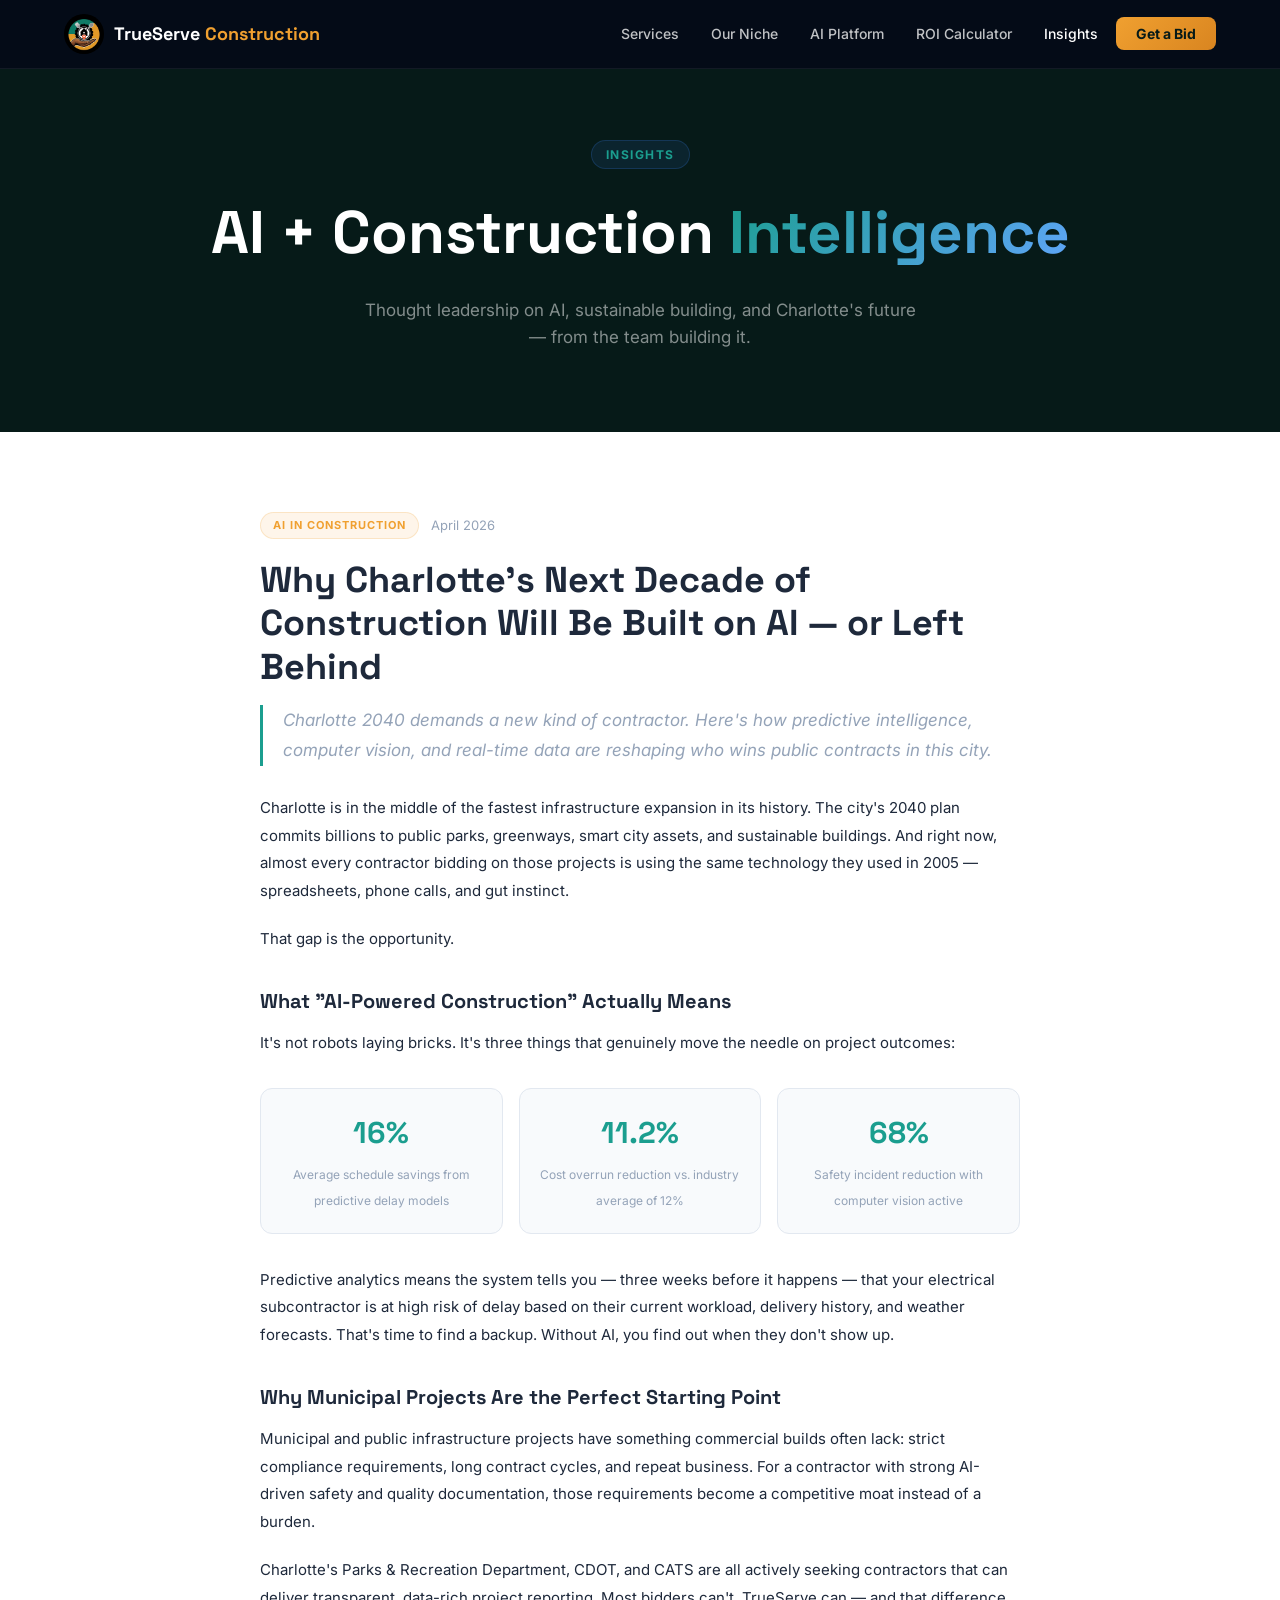
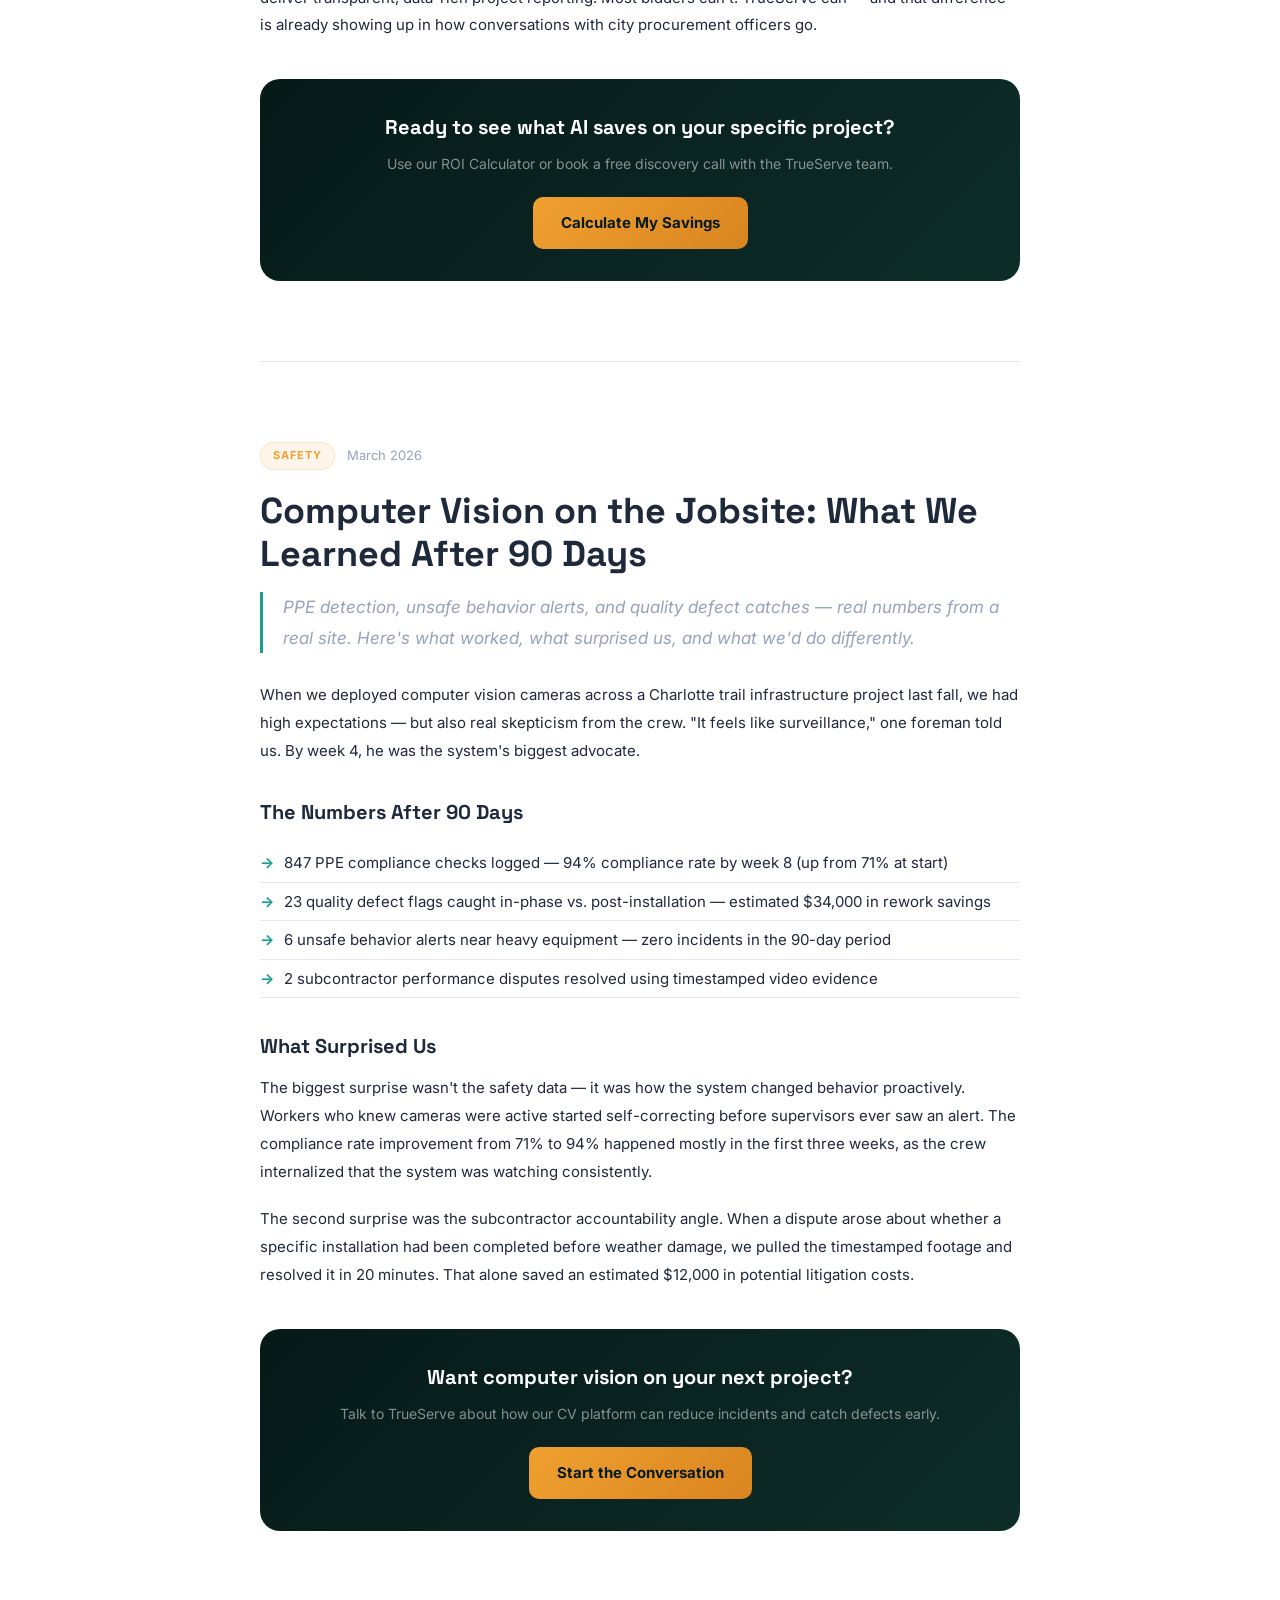
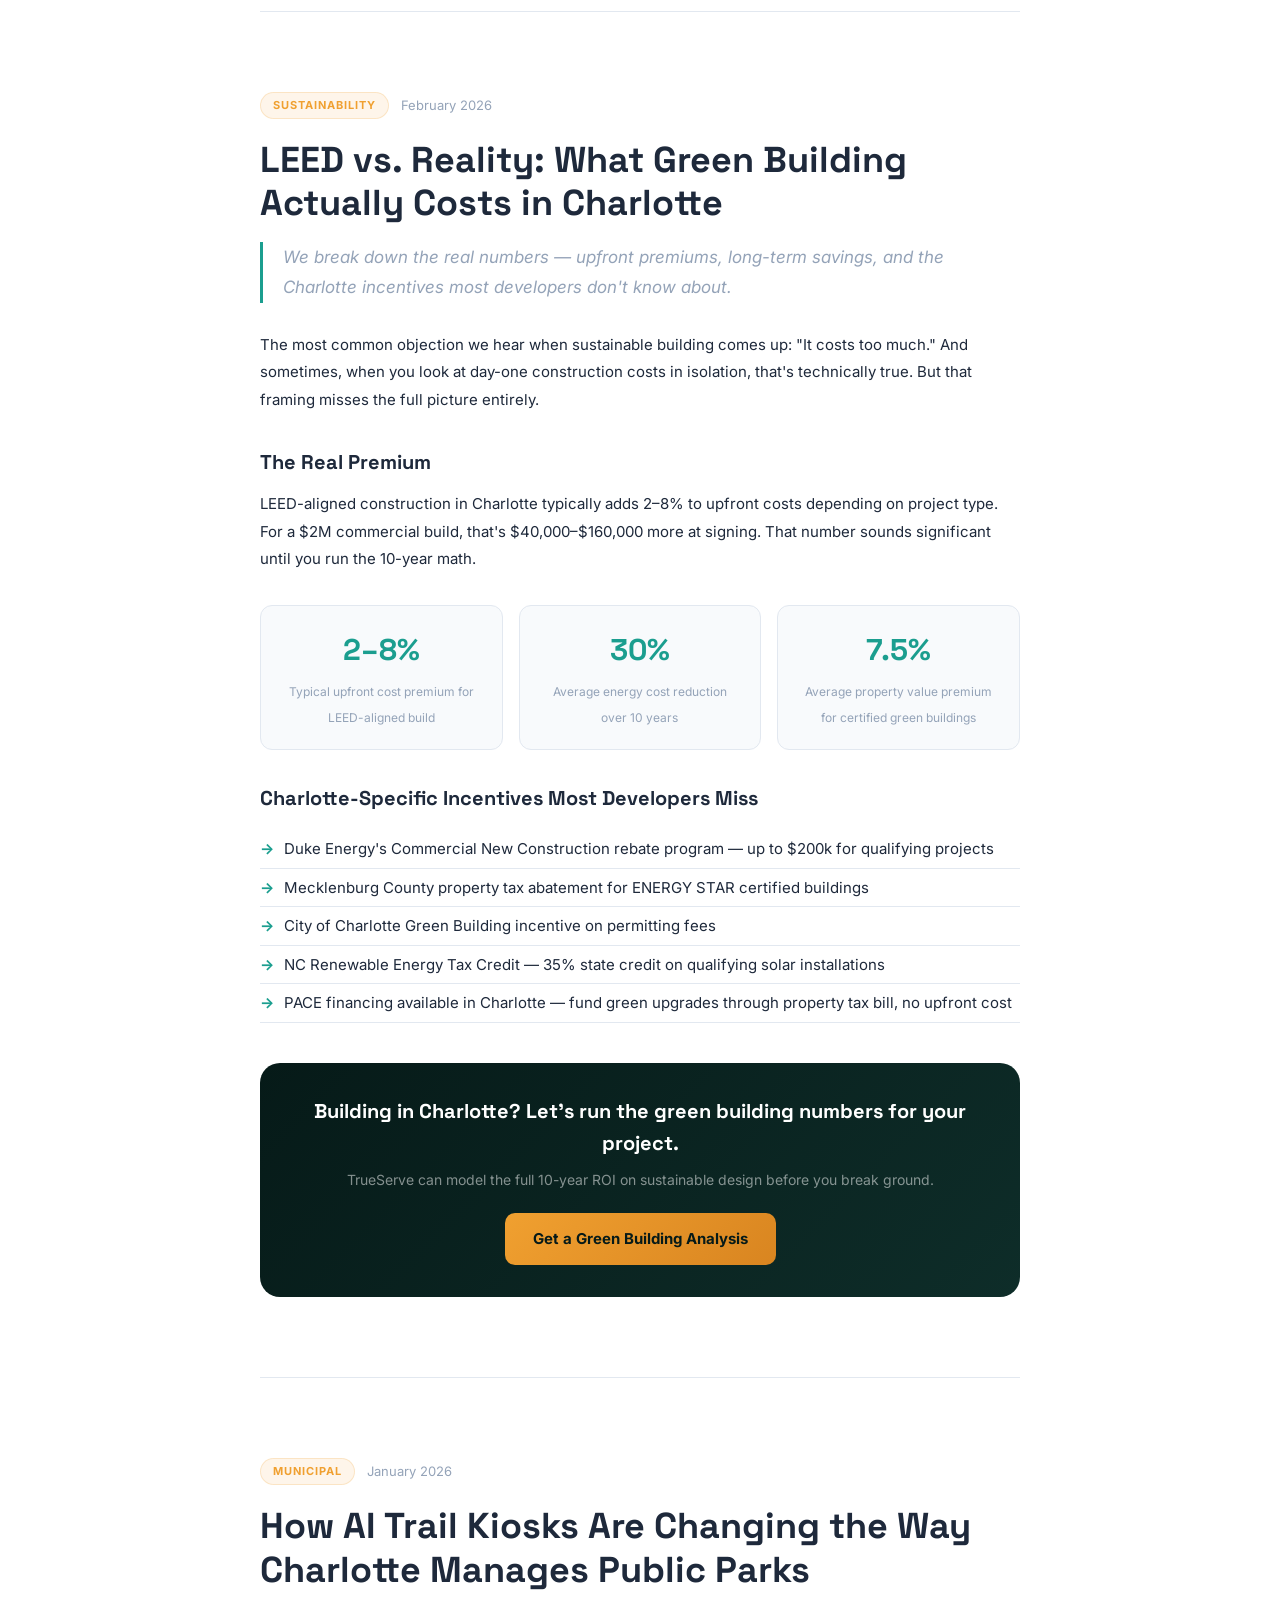
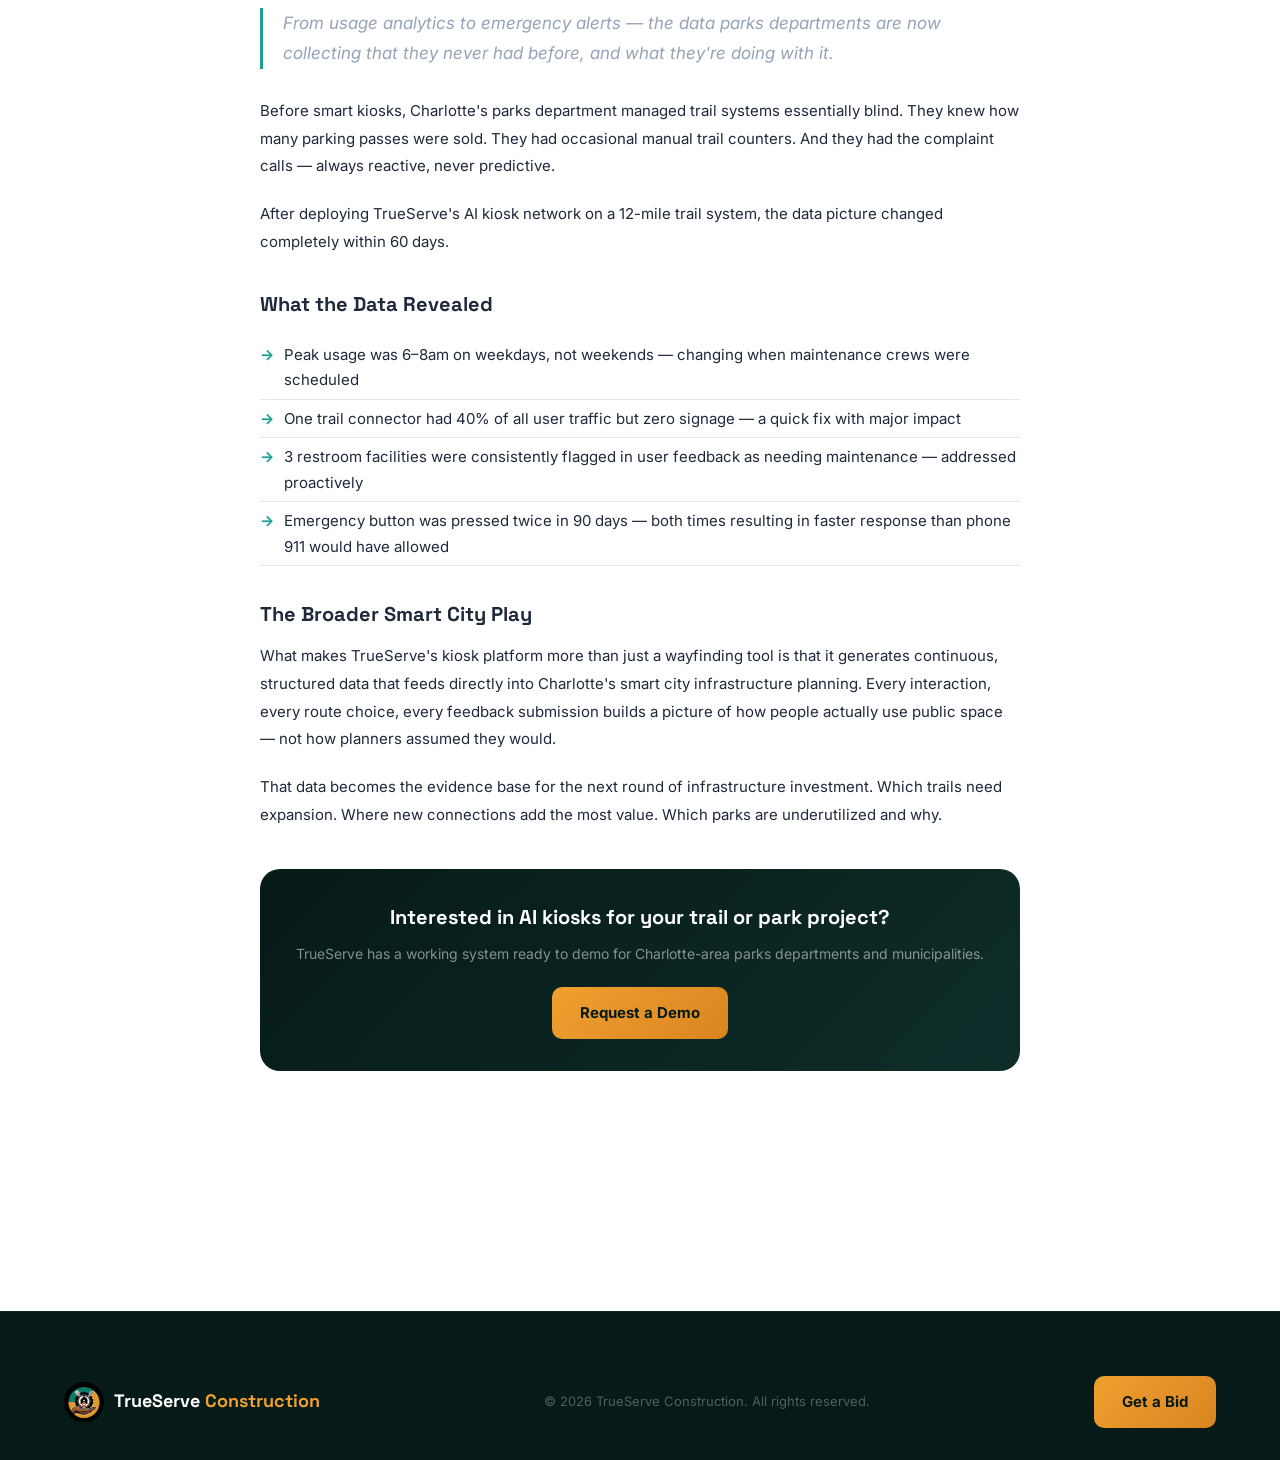
==== blog.html @ e2536869 "Add SEO meta tags, AI chatbot, blog page, and client portal" ====
<!DOCTYPE html>
<html lang="en">
<head>
  <meta charset="UTF-8" />
  <meta name="viewport" content="width=device-width, initial-scale=1.0" />
  <title>Insights | TrueServe Construction</title>
  <meta name="description" content="Thought leadership on AI in construction, sustainable building, and Charlotte's infrastructure from TrueServe Construction." />
  <link rel="preconnect" href="https://fonts.googleapis.com" />
  <link href="https://fonts.googleapis.com/css2?family=Inter:wght@300;400;500;600;700;800;900&family=Space+Grotesk:wght@400;500;600;700&display=swap" rel="stylesheet" />
  <link rel="stylesheet" href="styles.css" />
  <style>
    .blog-hero { background: var(--navy); padding: 140px 0 80px; text-align: center; }
    .blog-hero h1 { font-family: 'Space Grotesk', sans-serif; font-size: clamp(36px,5vw,60px); font-weight: 900; color: var(--white); margin: 16px 0; }
    .blog-hero p { font-size: 17px; color: rgba(255,255,255,0.5); max-width: 560px; margin: 0 auto; }
    .blog-page { padding: 80px 0; }
    .article { max-width: 760px; margin: 0 auto 80px; padding-bottom: 80px; border-bottom: 1px solid var(--gray2); }
    .article:last-child { border-bottom: none; }
    .article-meta { display: flex; align-items: center; gap: 12px; margin-bottom: 20px; }
    .article-cat { font-size: 11px; font-weight: 700; letter-spacing: 1px; text-transform: uppercase; color: var(--gold); background: rgba(240,160,48,0.1); border: 1px solid rgba(240,160,48,0.2); padding: 4px 12px; border-radius: 100px; }
    .article-date { font-size: 13px; color: var(--gray3); }
    .article h2 { font-family: 'Space Grotesk', sans-serif; font-size: clamp(24px,3vw,36px); font-weight: 800; color: var(--text); line-height: 1.2; margin-bottom: 16px; }
    .article .lead { font-size: 17px; color: var(--gray3); line-height: 1.8; margin-bottom: 28px; border-left: 3px solid var(--blue); padding-left: 20px; font-style: italic; }
    .article p { font-size: 15px; color: var(--text); line-height: 1.85; margin-bottom: 20px; }
    .article h3 { font-family: 'Space Grotesk', sans-serif; font-size: 20px; font-weight: 700; color: var(--text); margin: 32px 0 12px; }
    .article-stat-row { display: grid; grid-template-columns: repeat(3,1fr); gap: 16px; margin: 32px 0; }
    .article-stat { background: var(--gray1); border: 1px solid var(--gray2); border-radius: var(--radius); padding: 20px; text-align: center; }
    .article-stat .num { font-family: 'Space Grotesk',sans-serif; font-size: 30px; font-weight: 900; color: var(--blue); display: block; margin-bottom: 4px; }
    .article-stat .lbl { font-size: 12px; color: var(--gray3); line-height: 1.4; }
    .article ul { margin: 16px 0 20px 0; padding-left: 0; list-style: none; }
    .article ul li { font-size: 15px; color: var(--text); line-height: 1.7; padding: 6px 0 6px 24px; position: relative; border-bottom: 1px solid var(--gray2); }
    .article ul li::before { content: '→'; position: absolute; left: 0; color: var(--blue); font-weight: 700; }
    .article-cta { background: linear-gradient(135deg, var(--navy), var(--navy3)); border-radius: var(--radius2); padding: 32px; text-align: center; margin-top: 40px; }
    .article-cta h4 { font-family: 'Space Grotesk', sans-serif; font-size: 20px; font-weight: 700; color: var(--white); margin-bottom: 8px; }
    .article-cta p { font-size: 14px; color: rgba(255,255,255,0.5); margin-bottom: 20px; }
  </style>
</head>
<body>

  <nav id="navbar">
    <div class="nav-inner">
      <a href="index.html" class="logo">
        <img src="logo.png" alt="TrueServe Construction" class="logo-img" />
        <span class="logo-text">TrueServe<span class="logo-accent"> Construction</span></span>
      </a>
      <ul class="nav-links">
        <li><a href="index.html#services">Services</a></li>
        <li><a href="index.html#niche">Our Niche</a></li>
        <li><a href="index.html#ai-solutions">AI Platform</a></li>
        <li><a href="index.html#roi-calculator">ROI Calculator</a></li>
        <li><a href="blog.html" style="color:white">Insights</a></li>
        <li><a href="index.html#contact" class="nav-cta">Get a Bid</a></li>
      </ul>
    </div>
  </nav>

  <section class="blog-hero">
    <div class="container">
      <span class="section-tag tag-blue">Insights</span>
      <h1>AI + Construction <span class="gradient-text">Intelligence</span></h1>
      <p>Thought leadership on AI, sustainable building, and Charlotte's future — from the team building it.</p>
    </div>
  </section>

  <section class="blog-page">
    <div class="container">

      <article class="article" id="post-1">
        <div class="article-meta">
          <span class="article-cat">AI in Construction</span>
          <span class="article-date">April 2026</span>
        </div>
        <h2>Why Charlotte's Next Decade of Construction Will Be Built on AI — or Left Behind</h2>
        <p class="lead">Charlotte 2040 demands a new kind of contractor. Here's how predictive intelligence, computer vision, and real-time data are reshaping who wins public contracts in this city.</p>
        <p>Charlotte is in the middle of the fastest infrastructure expansion in its history. The city's 2040 plan commits billions to public parks, greenways, smart city assets, and sustainable buildings. And right now, almost every contractor bidding on those projects is using the same technology they used in 2005 — spreadsheets, phone calls, and gut instinct.</p>
        <p>That gap is the opportunity.</p>
        <h3>What "AI-Powered Construction" Actually Means</h3>
        <p>It's not robots laying bricks. It's three things that genuinely move the needle on project outcomes:</p>
        <div class="article-stat-row">
          <div class="article-stat"><span class="num">16%</span><span class="lbl">Average schedule savings from predictive delay models</span></div>
          <div class="article-stat"><span class="num">11.2%</span><span class="lbl">Cost overrun reduction vs. industry average of 12%</span></div>
          <div class="article-stat"><span class="num">68%</span><span class="lbl">Safety incident reduction with computer vision active</span></div>
        </div>
        <p>Predictive analytics means the system tells you — three weeks before it happens — that your electrical subcontractor is at high risk of delay based on their current workload, delivery history, and weather forecasts. That's time to find a backup. Without AI, you find out when they don't show up.</p>
        <h3>Why Municipal Projects Are the Perfect Starting Point</h3>
        <p>Municipal and public infrastructure projects have something commercial builds often lack: strict compliance requirements, long contract cycles, and repeat business. For a contractor with strong AI-driven safety and quality documentation, those requirements become a competitive moat instead of a burden.</p>
        <p>Charlotte's Parks & Recreation Department, CDOT, and CATS are all actively seeking contractors that can deliver transparent, data-rich project reporting. Most bidders can't. TrueServe can — and that difference is already showing up in how conversations with city procurement officers go.</p>
        <div class="article-cta">
          <h4>Ready to see what AI saves on your specific project?</h4>
          <p>Use our ROI Calculator or book a free discovery call with the TrueServe team.</p>
          <a href="index.html#roi-calculator" class="btn-primary">Calculate My Savings</a>
        </div>
      </article>

      <article class="article" id="post-2">
        <div class="article-meta">
          <span class="article-cat">Safety</span>
          <span class="article-date">March 2026</span>
        </div>
        <h2>Computer Vision on the Jobsite: What We Learned After 90 Days</h2>
        <p class="lead">PPE detection, unsafe behavior alerts, and quality defect catches — real numbers from a real site. Here's what worked, what surprised us, and what we'd do differently.</p>
        <p>When we deployed computer vision cameras across a Charlotte trail infrastructure project last fall, we had high expectations — but also real skepticism from the crew. "It feels like surveillance," one foreman told us. By week 4, he was the system's biggest advocate.</p>
        <h3>The Numbers After 90 Days</h3>
        <ul>
          <li>847 PPE compliance checks logged — 94% compliance rate by week 8 (up from 71% at start)</li>
          <li>23 quality defect flags caught in-phase vs. post-installation — estimated $34,000 in rework savings</li>
          <li>6 unsafe behavior alerts near heavy equipment — zero incidents in the 90-day period</li>
          <li>2 subcontractor performance disputes resolved using timestamped video evidence</li>
        </ul>
        <h3>What Surprised Us</h3>
        <p>The biggest surprise wasn't the safety data — it was how the system changed behavior proactively. Workers who knew cameras were active started self-correcting before supervisors ever saw an alert. The compliance rate improvement from 71% to 94% happened mostly in the first three weeks, as the crew internalized that the system was watching consistently.</p>
        <p>The second surprise was the subcontractor accountability angle. When a dispute arose about whether a specific installation had been completed before weather damage, we pulled the timestamped footage and resolved it in 20 minutes. That alone saved an estimated $12,000 in potential litigation costs.</p>
        <div class="article-cta">
          <h4>Want computer vision on your next project?</h4>
          <p>Talk to TrueServe about how our CV platform can reduce incidents and catch defects early.</p>
          <a href="index.html#contact" class="btn-primary">Start the Conversation</a>
        </div>
      </article>

      <article class="article" id="post-3">
        <div class="article-meta">
          <span class="article-cat">Sustainability</span>
          <span class="article-date">February 2026</span>
        </div>
        <h2>LEED vs. Reality: What Green Building Actually Costs in Charlotte</h2>
        <p class="lead">We break down the real numbers — upfront premiums, long-term savings, and the Charlotte incentives most developers don't know about.</p>
        <p>The most common objection we hear when sustainable building comes up: "It costs too much." And sometimes, when you look at day-one construction costs in isolation, that's technically true. But that framing misses the full picture entirely.</p>
        <h3>The Real Premium</h3>
        <p>LEED-aligned construction in Charlotte typically adds 2–8% to upfront costs depending on project type. For a $2M commercial build, that's $40,000–$160,000 more at signing. That number sounds significant until you run the 10-year math.</p>
        <div class="article-stat-row">
          <div class="article-stat"><span class="num">2–8%</span><span class="lbl">Typical upfront cost premium for LEED-aligned build</span></div>
          <div class="article-stat"><span class="num">30%</span><span class="lbl">Average energy cost reduction over 10 years</span></div>
          <div class="article-stat"><span class="num">7.5%</span><span class="lbl">Average property value premium for certified green buildings</span></div>
        </div>
        <h3>Charlotte-Specific Incentives Most Developers Miss</h3>
        <ul>
          <li>Duke Energy's Commercial New Construction rebate program — up to $200k for qualifying projects</li>
          <li>Mecklenburg County property tax abatement for ENERGY STAR certified buildings</li>
          <li>City of Charlotte Green Building incentive on permitting fees</li>
          <li>NC Renewable Energy Tax Credit — 35% state credit on qualifying solar installations</li>
          <li>PACE financing available in Charlotte — fund green upgrades through property tax bill, no upfront cost</li>
        </ul>
        <div class="article-cta">
          <h4>Building in Charlotte? Let's run the green building numbers for your project.</h4>
          <p>TrueServe can model the full 10-year ROI on sustainable design before you break ground.</p>
          <a href="index.html#contact" class="btn-primary">Get a Green Building Analysis</a>
        </div>
      </article>

      <article class="article" id="post-4">
        <div class="article-meta">
          <span class="article-cat">Municipal</span>
          <span class="article-date">January 2026</span>
        </div>
        <h2>How AI Trail Kiosks Are Changing the Way Charlotte Manages Public Parks</h2>
        <p class="lead">From usage analytics to emergency alerts — the data parks departments are now collecting that they never had before, and what they're doing with it.</p>
        <p>Before smart kiosks, Charlotte's parks department managed trail systems essentially blind. They knew how many parking passes were sold. They had occasional manual trail counters. And they had the complaint calls — always reactive, never predictive.</p>
        <p>After deploying TrueServe's AI kiosk network on a 12-mile trail system, the data picture changed completely within 60 days.</p>
        <h3>What the Data Revealed</h3>
        <ul>
          <li>Peak usage was 6–8am on weekdays, not weekends — changing when maintenance crews were scheduled</li>
          <li>One trail connector had 40% of all user traffic but zero signage — a quick fix with major impact</li>
          <li>3 restroom facilities were consistently flagged in user feedback as needing maintenance — addressed proactively</li>
          <li>Emergency button was pressed twice in 90 days — both times resulting in faster response than phone 911 would have allowed</li>
        </ul>
        <h3>The Broader Smart City Play</h3>
        <p>What makes TrueServe's kiosk platform more than just a wayfinding tool is that it generates continuous, structured data that feeds directly into Charlotte's smart city infrastructure planning. Every interaction, every route choice, every feedback submission builds a picture of how people actually use public space — not how planners assumed they would.</p>
        <p>That data becomes the evidence base for the next round of infrastructure investment. Which trails need expansion. Where new connections add the most value. Which parks are underutilized and why.</p>
        <div class="article-cta">
          <h4>Interested in AI kiosks for your trail or park project?</h4>
          <p>TrueServe has a working system ready to demo for Charlotte-area parks departments and municipalities.</p>
          <a href="index.html#contact" class="btn-primary">Request a Demo</a>
        </div>
      </article>

    </div>
  </section>

  <footer class="footer">
    <div class="container">
      <div class="footer-bottom" style="padding-top:0; border-top:none;">
        <a href="index.html" class="logo">
          <img src="logo.png" alt="TrueServe" class="logo-img" />
          <span class="logo-text">TrueServe<span class="logo-accent"> Construction</span></span>
        </a>
        <p style="font-size:13px; color:rgba(255,255,255,0.3);">© 2026 TrueServe Construction. All rights reserved.</p>
        <a href="index.html#contact" class="btn-primary">Get a Bid</a>
      </div>
    </div>
  </footer>

  <script>
    const navbar = document.getElementById('navbar');
    window.addEventListener('scroll', () => navbar.classList.toggle('scrolled', window.scrollY > 40));
  </script>
</body>
</html>
---- styles.css ----
/* ============================================
   TRUESERVE CONSTRUCTION — MAIN STYLESHEET
   ============================================ */

*, *::before, *::after { box-sizing: border-box; margin: 0; padding: 0; }

:root {
  --navy:    #061a18;
  --navy2:   #0a2320;
  --navy3:   #0e2d29;
  --blue:    #1b9e8f;
  --blue2:   #157a6d;
  --gold:    #f0a030;
  --gold2:   #d98520;
  --green:   #1b9e8f;
  --green2:  #157a6d;
  --white:   #ffffff;
  --gray1:   #f8fafc;
  --gray2:   #e2e8f0;
  --gray3:   #94a3b8;
  --gray4:   #475569;
  --text:    #1e293b;
  --radius:  12px;
  --radius2: 20px;
  --shadow:  0 4px 24px rgba(0,0,0,0.08);
  --shadow2: 0 8px 48px rgba(0,0,0,0.12);
}

html { scroll-behavior: smooth; }

body {
  font-family: 'Inter', sans-serif;
  background: var(--white);
  color: var(--text);
  line-height: 1.6;
  overflow-x: hidden;
}

.container {
  max-width: 1200px;
  margin: 0 auto;
  padding: 0 24px;
}

/* ============================================ NAV */
#navbar {
  position: fixed;
  top: 0; left: 0; right: 0;
  z-index: 1000;
  background: rgba(5, 10, 24, 0.85);
  backdrop-filter: blur(16px);
  border-bottom: 1px solid rgba(255,255,255,0.06);
  transition: all 0.3s ease;
}

#navbar.scrolled {
  background: rgba(5, 10, 24, 0.98);
  box-shadow: 0 4px 32px rgba(0,0,0,0.3);
}

.nav-inner {
  max-width: 1200px;
  margin: 0 auto;
  padding: 0 24px;
  height: 68px;
  display: flex;
  align-items: center;
  justify-content: space-between;
}

.logo {
  display: flex;
  align-items: center;
  gap: 10px;
  text-decoration: none;
}

.logo-img {
  width: 40px; height: 40px;
  border-radius: 50%;
  object-fit: cover;
  flex-shrink: 0;
}

.logo-text {
  font-family: 'Space Grotesk', sans-serif;
  font-weight: 700;
  font-size: 18px;
  color: var(--white);
  white-space: nowrap;
}

.logo-accent { color: var(--gold); }

.nav-links {
  display: flex;
  align-items: center;
  gap: 4px;
  list-style: none;
}

.nav-links a {
  color: rgba(255,255,255,0.75);
  text-decoration: none;
  font-size: 14px;
  font-weight: 500;
  padding: 8px 14px;
  border-radius: 8px;
  transition: all 0.2s;
}

.nav-links a:hover { color: var(--white); background: rgba(255,255,255,0.08); }

.nav-cta {
  background: linear-gradient(135deg, var(--gold), var(--gold2)) !important;
  color: var(--navy) !important;
  font-weight: 700 !important;
  padding: 8px 20px !important;
}

.nav-cta:hover { opacity: 0.9; transform: translateY(-1px); }

.hamburger {
  display: none;
  flex-direction: column;
  gap: 5px;
  background: none;
  border: none;
  cursor: pointer;
  padding: 4px;
}

.hamburger span {
  display: block;
  width: 24px; height: 2px;
  background: var(--white);
  border-radius: 2px;
  transition: all 0.3s;
}

.mobile-menu {
  display: none;
  flex-direction: column;
  padding: 12px 24px 20px;
  gap: 4px;
  border-top: 1px solid rgba(255,255,255,0.06);
}

.mobile-menu a {
  color: rgba(255,255,255,0.8);
  text-decoration: none;
  font-size: 15px;
  font-weight: 500;
  padding: 10px 0;
  border-bottom: 1px solid rgba(255,255,255,0.05);
}

.mobile-menu.open { display: flex; }

/* ============================================ HERO */
.hero {
  min-height: 100vh;
  background: var(--navy);
  display: grid;
  grid-template-columns: 1fr 1fr;
  align-items: center;
  padding: 100px 60px 60px;
  gap: 60px;
  position: relative;
  overflow: hidden;
}

.hero-bg {
  position: absolute;
  inset: 0;
  pointer-events: none;
}

.hero-grid {
  position: absolute;
  inset: 0;
  background-image:
    linear-gradient(rgba(59,130,246,0.04) 1px, transparent 1px),
    linear-gradient(90deg, rgba(59,130,246,0.04) 1px, transparent 1px);
  background-size: 50px 50px;
}

.hero-glow {
  position: absolute;
  border-radius: 50%;
  filter: blur(120px);
  opacity: 0.15;
}

.glow-1 {
  width: 600px; height: 600px;
  background: #1b9e8f;
  top: -100px; left: -100px;
}

.glow-2 {
  width: 400px; height: 400px;
  background: #f0a030;
  bottom: -100px; right: 0;
}

.hero-content { position: relative; z-index: 2; }

.hero-badge {
  display: inline-flex;
  align-items: center;
  gap: 8px;
  background: rgba(245,158,11,0.12);
  border: 1px solid rgba(245,158,11,0.25);
  color: var(--gold);
  font-size: 13px;
  font-weight: 600;
  padding: 6px 16px;
  border-radius: 100px;
  margin-bottom: 24px;
}

.badge-dot {
  width: 7px; height: 7px;
  background: var(--gold);
  border-radius: 50%;
  animation: pulse 2s infinite;
}

@keyframes pulse {
  0%, 100% { opacity: 1; transform: scale(1); }
  50% { opacity: 0.5; transform: scale(0.8); }
}

.hero-title {
  font-family: 'Space Grotesk', sans-serif;
  font-size: clamp(36px, 5vw, 64px);
  font-weight: 800;
  line-height: 1.1;
  color: var(--white);
  margin-bottom: 20px;
}

.gradient-text {
  background: linear-gradient(135deg, var(--blue), #60a5fa);
  -webkit-background-clip: text;
  -webkit-text-fill-color: transparent;
  background-clip: text;
}

.gradient-text-green {
  background: linear-gradient(135deg, var(--green), #34d399);
  -webkit-background-clip: text;
  -webkit-text-fill-color: transparent;
  background-clip: text;
}

.gradient-text-gold {
  background: linear-gradient(135deg, var(--gold), #fbbf24);
  -webkit-background-clip: text;
  -webkit-text-fill-color: transparent;
  background-clip: text;
}

.hero-sub {
  font-size: 17px;
  color: rgba(255,255,255,0.6);
  max-width: 520px;
  margin-bottom: 36px;
  line-height: 1.7;
}

.hero-actions {
  display: flex;
  gap: 16px;
  flex-wrap: wrap;
  margin-bottom: 48px;
}

.btn-primary {
  display: inline-flex;
  align-items: center;
  gap: 8px;
  background: linear-gradient(135deg, var(--gold), var(--gold2));
  color: var(--navy);
  font-weight: 700;
  font-size: 15px;
  padding: 14px 28px;
  border-radius: 10px;
  text-decoration: none;
  transition: all 0.2s;
  border: none;
  cursor: pointer;
}

.btn-primary:hover { transform: translateY(-2px); box-shadow: 0 8px 24px rgba(245,158,11,0.35); }

.btn-primary.full-width { width: 100%; justify-content: center; }

.btn-ghost {
  display: inline-flex;
  align-items: center;
  gap: 8px;
  background: rgba(255,255,255,0.06);
  border: 1px solid rgba(255,255,255,0.12);
  color: rgba(255,255,255,0.8);
  font-weight: 600;
  font-size: 15px;
  padding: 14px 28px;
  border-radius: 10px;
  text-decoration: none;
  transition: all 0.2s;
}

.btn-ghost:hover { background: rgba(255,255,255,0.1); color: var(--white); }

.btn-outline {
  display: inline-flex;
  align-items: center;
  gap: 8px;
  background: transparent;
  border: 2px solid var(--gold);
  color: var(--gold);
  font-weight: 700;
  font-size: 15px;
  padding: 13px 28px;
  border-radius: 10px;
  text-decoration: none;
  transition: all 0.2s;
}

.btn-outline:hover { background: var(--gold); color: var(--navy); }

.hero-stats {
  display: flex;
  align-items: center;
  gap: 24px;
}

.stat { text-align: center; }

.stat-num {
  display: block;
  font-family: 'Space Grotesk', sans-serif;
  font-size: 28px;
  font-weight: 800;
  color: var(--gold);
}

.stat-label {
  display: block;
  font-size: 12px;
  color: rgba(255,255,255,0.45);
  font-weight: 500;
}

.stat-divider {
  width: 1px;
  height: 40px;
  background: rgba(255,255,255,0.1);
}

/* CITY GRAPHIC */
.hero-visual {
  position: relative;
  z-index: 2;
  display: flex;
  justify-content: center;
  align-items: flex-end;
}

.city-graphic {
  position: relative;
  width: 360px;
  height: 320px;
}

.building {
  position: absolute;
  bottom: 0;
  background: linear-gradient(180deg, rgba(59,130,246,0.5) 0%, rgba(59,130,246,0.2) 100%);
  border: 1px solid rgba(59,130,246,0.3);
  border-radius: 4px 4px 0 0;
}

.b1 { left: 0;   width: 55px;  height: 180px; }
.b2 { left: 65px; width: 65px; height: 240px; background: linear-gradient(180deg, rgba(245,158,11,0.5) 0%, rgba(245,158,11,0.15) 100%); border-color: rgba(245,158,11,0.3); }
.b3 { left: 145px; width: 80px; height: 300px; background: linear-gradient(180deg, rgba(59,130,246,0.6) 0%, rgba(59,130,246,0.2) 100%); }
.b4 { left: 240px; width: 55px; height: 200px; }
.b5 { left: 305px; width: 55px; height: 140px; background: linear-gradient(180deg, rgba(16,185,129,0.5) 0%, rgba(16,185,129,0.15) 100%); border-color: rgba(16,185,129,0.3); }
.b6 { left: 18px; width: 38px; height: 110px; opacity: 0.6; }

.b1::after, .b2::after, .b3::after, .b4::after, .b5::after {
  content: '';
  position: absolute;
  inset: 10px;
  background: repeating-linear-gradient(
    transparent,
    transparent 14px,
    rgba(255,255,255,0.04) 14px,
    rgba(255,255,255,0.04) 16px
  );
}

.ai-pulse {
  position: absolute;
  top: 50%; left: 50%;
  transform: translate(-50%, -60%);
  width: 16px; height: 16px;
  background: var(--gold);
  border-radius: 50%;
  box-shadow: 0 0 20px var(--gold);
  animation: pulse 2s infinite;
  z-index: 10;
}

.ai-ring {
  position: absolute;
  top: 50%; left: 50%;
  border-radius: 50%;
  border: 1.5px solid rgba(245,158,11,0.3);
  transform: translate(-50%, -60%) scale(0);
  animation: ringExpand 3s infinite;
}

.r1 { width: 60px; height: 60px; animation-delay: 0s; }
.r2 { width: 100px; height: 100px; animation-delay: 0.8s; }
.r3 { width: 140px; height: 140px; animation-delay: 1.6s; }

@keyframes ringExpand {
  0% { transform: translate(-50%, -60%) scale(0); opacity: 1; }
  100% { transform: translate(-50%, -60%) scale(1); opacity: 0; }
}

.data-line {
  position: absolute;
  height: 1px;
  background: linear-gradient(90deg, transparent, rgba(59,130,246,0.5), transparent);
  animation: dataFlow 3s infinite linear;
}

.dl1 { width: 100%; top: 30%; animation-delay: 0s; }
.dl2 { width: 80%; top: 50%; left: 10%; animation-delay: 1s; }
.dl3 { width: 60%; top: 70%; left: 20%; animation-delay: 2s; }

@keyframes dataFlow {
  0% { opacity: 0; transform: translateX(-20px); }
  50% { opacity: 1; }
  100% { opacity: 0; transform: translateX(20px); }
}

/* ============================================ VALUE STRIP */
.value-strip {
  background: var(--navy2);
  border-top: 1px solid rgba(255,255,255,0.05);
  border-bottom: 1px solid rgba(255,255,255,0.05);
  padding: 32px 0;
}

.value-grid {
  display: grid;
  grid-template-columns: repeat(6, 1fr);
  gap: 24px;
}

.value-item {
  display: flex;
  align-items: center;
  gap: 12px;
}

.value-icon {
  font-size: 22px;
  flex-shrink: 0;
}

.value-item strong {
  display: block;
  font-size: 13px;
  font-weight: 700;
  color: var(--white);
  margin-bottom: 2px;
}

.value-item span {
  font-size: 11px;
  color: rgba(255,255,255,0.4);
}

/* ============================================ SECTIONS */
.section {
  padding: 100px 0;
}

.dark-section {
  background: var(--navy);
}

.dark-section + .dark-section {
  border-top: 1px solid rgba(255,255,255,0.05);
}

.section-header {
  text-align: center;
  max-width: 620px;
  margin: 0 auto 60px;
}

.section-header h2 {
  font-family: 'Space Grotesk', sans-serif;
  font-size: clamp(28px, 4vw, 44px);
  font-weight: 800;
  line-height: 1.15;
  color: var(--text);
  margin: 12px 0 16px;
}

.section-header.light h2 { color: var(--white); }

.section-header p {
  font-size: 16px;
  color: var(--gray3);
  line-height: 1.7;
}

.section-tag {
  display: inline-block;
  font-size: 12px;
  font-weight: 700;
  letter-spacing: 1.5px;
  text-transform: uppercase;
  color: var(--blue);
  background: rgba(59,130,246,0.1);
  border: 1px solid rgba(59,130,246,0.2);
  padding: 4px 14px;
  border-radius: 100px;
}

.tag-blue { color: var(--blue); background: rgba(59,130,246,0.1); border-color: rgba(59,130,246,0.2); }
.tag-green { color: var(--green); background: rgba(16,185,129,0.1); border-color: rgba(16,185,129,0.2); }
.tag-gold { color: var(--gold); background: rgba(245,158,11,0.1); border-color: rgba(245,158,11,0.2); }

/* ============================================ SERVICES */
.services-grid {
  display: grid;
  grid-template-columns: repeat(3, 1fr);
  gap: 24px;
}

.service-card {
  background: var(--gray1);
  border: 1px solid var(--gray2);
  border-radius: var(--radius2);
  padding: 32px;
  transition: all 0.3s;
  position: relative;
  overflow: hidden;
}

.service-card::before {
  content: '';
  position: absolute;
  top: 0; left: 0; right: 0;
  height: 3px;
  background: linear-gradient(90deg, var(--blue), var(--green));
  opacity: 0;
  transition: opacity 0.3s;
}

.service-card:hover { transform: translateY(-4px); box-shadow: var(--shadow2); border-color: var(--blue); }
.service-card:hover::before { opacity: 1; }

.service-card.featured {
  background: linear-gradient(135deg, var(--navy), var(--navy3));
  border-color: rgba(59,130,246,0.3);
  color: var(--white);
  grid-row: span 1;
}

.service-card.featured::before { opacity: 1; }
.service-card.featured h3 { color: var(--white); }
.service-card.featured p { color: rgba(255,255,255,0.6); }
.service-card.featured ul li { color: rgba(255,255,255,0.7); }

.service-icon {
  font-size: 32px;
  margin-bottom: 16px;
}

.service-card h3 {
  font-family: 'Space Grotesk', sans-serif;
  font-size: 19px;
  font-weight: 700;
  color: var(--text);
  margin-bottom: 12px;
}

.service-card p {
  font-size: 14px;
  color: var(--gray3);
  line-height: 1.7;
  margin-bottom: 16px;
}

.service-card ul {
  list-style: none;
  margin-bottom: 20px;
}

.service-card ul li {
  font-size: 13px;
  color: var(--gray4);
  padding: 4px 0;
  display: flex;
  align-items: center;
  gap: 8px;
}

.service-card ul li::before {
  content: '→';
  color: var(--blue);
  font-weight: 700;
}

.service-link {
  font-size: 13px;
  font-weight: 700;
  color: var(--blue);
  text-decoration: none;
  transition: gap 0.2s;
}

.service-link:hover { text-decoration: underline; }

/* ============================================ AI SOLUTIONS */
.ai-showcase {
  display: grid;
  grid-template-columns: 1.1fr 1fr;
  gap: 40px;
  margin-bottom: 48px;
  align-items: start;
}

.main-ai {
  background: linear-gradient(135deg, rgba(59,130,246,0.08), rgba(16,185,129,0.08));
  border: 1px solid rgba(59,130,246,0.2);
  border-radius: var(--radius2);
  padding: 40px;
}

.ai-badge {
  display: inline-block;
  font-size: 11px;
  font-weight: 700;
  letter-spacing: 1px;
  text-transform: uppercase;
  color: var(--green);
  background: rgba(16,185,129,0.1);
  border: 1px solid rgba(16,185,129,0.2);
  padding: 4px 12px;
  border-radius: 100px;
  margin-bottom: 16px;
}

.ai-card-header h3 {
  font-family: 'Space Grotesk', sans-serif;
  font-size: 26px;
  font-weight: 800;
  color: var(--white);
  margin-bottom: 12px;
}

.ai-card-header p {
  font-size: 14px;
  color: rgba(255,255,255,0.55);
  line-height: 1.7;
  margin-bottom: 28px;
}

/* KIOSK DEMO */
.kiosk-demo {
  display: flex;
  justify-content: center;
}

.kiosk-screen {
  width: 100%;
  max-width: 320px;
  background: var(--navy2);
  border: 1.5px solid rgba(59,130,246,0.3);
  border-radius: 16px;
  overflow: hidden;
  font-size: 12px;
}

.kiosk-header-bar {
  display: flex;
  justify-content: space-between;
  align-items: center;
  padding: 10px 16px;
  background: rgba(59,130,246,0.15);
  color: var(--blue);
  font-weight: 700;
  font-size: 11px;
}

.kiosk-dot {
  width: 8px; height: 8px;
  background: var(--green);
  border-radius: 50%;
  box-shadow: 0 0 8px var(--green);
}

.kiosk-body {
  display: grid;
  grid-template-columns: 1.4fr 1fr;
  gap: 12px;
  padding: 16px;
}

.kiosk-map {
  background: rgba(0,0,0,0.3);
  border-radius: 10px;
  height: 120px;
  position: relative;
  overflow: hidden;
}

.trail-line {
  position: absolute;
  height: 2px;
  background: var(--green);
  border-radius: 2px;
  opacity: 0.5;
}

.tl1 { width: 80%; top: 35%; left: 10%; transform: rotate(15deg); }
.tl2 { width: 60%; top: 55%; left: 20%; transform: rotate(-10deg); }
.tl3 { width: 40%; top: 70%; left: 35%; }

.trail-dot {
  position: absolute;
  width: 6px; height: 6px;
  background: var(--blue);
  border-radius: 50%;
}

.td1 { top: 30%; left: 15%; }
.td2 { top: 55%; left: 50%; }
.td3 { top: 65%; left: 70%; }

.you-are-here {
  position: absolute;
  top: 40%; left: 40%;
  font-size: 14px;
  filter: drop-shadow(0 0 4px rgba(245,158,11,0.8));
  animation: bounce 1.5s infinite;
}

@keyframes bounce {
  0%, 100% { transform: translateY(0); }
  50% { transform: translateY(-4px); }
}

.kiosk-info { display: flex; flex-direction: column; gap: 8px; }

.kiosk-stat-row {
  display: flex;
  justify-content: space-between;
  align-items: center;
  padding: 5px 0;
  border-bottom: 1px solid rgba(255,255,255,0.06);
}

.k-label { color: rgba(255,255,255,0.45); font-size: 11px; }
.k-val { color: var(--white); font-weight: 700; font-size: 12px; }
.k-val.easy { color: var(--green); }

.kiosk-footer-bar {
  display: flex;
  justify-content: space-around;
  padding: 8px 16px;
  background: rgba(0,0,0,0.2);
  color: rgba(255,255,255,0.5);
  font-size: 10px;
}

.ai-features-list {
  display: flex;
  flex-direction: column;
  gap: 20px;
}

.ai-feat {
  display: flex;
  gap: 16px;
  padding: 20px;
  background: rgba(255,255,255,0.03);
  border: 1px solid rgba(255,255,255,0.06);
  border-radius: var(--radius);
  transition: all 0.2s;
}

.ai-feat:hover { background: rgba(255,255,255,0.06); border-color: rgba(59,130,246,0.2); }

.ai-feat-icon {
  font-size: 24px;
  flex-shrink: 0;
  width: 44px; height: 44px;
  background: rgba(59,130,246,0.1);
  border-radius: 10px;
  display: flex;
  align-items: center;
  justify-content: center;
}

.ai-feat h4 {
  font-size: 14px;
  font-weight: 700;
  color: var(--white);
  margin-bottom: 4px;
}

.ai-feat p {
  font-size: 13px;
  color: rgba(255,255,255,0.45);
  line-height: 1.5;
}

.ai-other-grid {
  display: grid;
  grid-template-columns: repeat(4, 1fr);
  gap: 24px;
}

.ai-other-card {
  background: rgba(255,255,255,0.03);
  border: 1px solid rgba(255,255,255,0.07);
  border-radius: var(--radius2);
  padding: 28px;
  text-align: center;
  transition: all 0.3s;
}

.ai-other-card:hover { background: rgba(255,255,255,0.06); border-color: rgba(59,130,246,0.25); transform: translateY(-3px); }

.ao-icon {
  font-size: 36px;
  margin-bottom: 14px;
}

.ai-other-card h4 {
  font-family: 'Space Grotesk', sans-serif;
  font-size: 16px;
  font-weight: 700;
  color: var(--white);
  margin-bottom: 10px;
}

.ai-other-card p {
  font-size: 13px;
  color: rgba(255,255,255,0.45);
  line-height: 1.6;
}

/* ============================================ AI PLATFORM TABS */
.platform-tabs {
  display: flex;
  gap: 8px;
  flex-wrap: wrap;
  justify-content: center;
  margin-bottom: 40px;
}

.ptab {
  background: rgba(255,255,255,0.04);
  border: 1px solid rgba(255,255,255,0.08);
  color: rgba(255,255,255,0.55);
  font-family: 'Inter', sans-serif;
  font-size: 13px;
  font-weight: 600;
  padding: 10px 20px;
  border-radius: 100px;
  cursor: pointer;
  transition: all 0.2s;
}

.ptab:hover { background: rgba(255,255,255,0.08); color: var(--white); }

.ptab.active {
  background: linear-gradient(135deg, var(--blue), var(--blue2));
  border-color: var(--blue);
  color: var(--white);
  box-shadow: 0 4px 16px rgba(27,158,143,0.3);
}

.platform-panel { display: none; }
.platform-panel.active { display: block; }

.panel-split {
  display: grid;
  grid-template-columns: 1fr 1fr;
  gap: 56px;
  align-items: start;
}

.panel-content h3 {
  font-family: 'Space Grotesk', sans-serif;
  font-size: 28px;
  font-weight: 800;
  color: var(--white);
  line-height: 1.2;
  margin-bottom: 16px;
}

.panel-content > p {
  font-size: 15px;
  color: rgba(255,255,255,0.5);
  line-height: 1.8;
  margin-bottom: 32px;
}

.predict-features { display: flex; flex-direction: column; gap: 20px; }

.pf-item {
  display: flex;
  gap: 16px;
  align-items: flex-start;
  padding: 18px;
  background: rgba(255,255,255,0.03);
  border: 1px solid rgba(255,255,255,0.06);
  border-radius: var(--radius);
  transition: all 0.2s;
}

.pf-item:hover { background: rgba(255,255,255,0.06); border-color: rgba(27,158,143,0.2); }

.pf-icon {
  width: 42px; height: 42px;
  border-radius: 10px;
  font-size: 20px;
  display: flex; align-items: center; justify-content: center;
  flex-shrink: 0;
}

.risk-high { background: rgba(239,68,68,0.12); border: 1px solid rgba(239,68,68,0.2); }
.risk-med  { background: rgba(245,158,11,0.12); border: 1px solid rgba(245,158,11,0.2); }
.risk-low  { background: rgba(27,158,143,0.12); border: 1px solid rgba(27,158,143,0.2); }

.pf-item h4 {
  font-size: 14px;
  font-weight: 700;
  color: var(--white);
  margin-bottom: 5px;
}

.pf-item p {
  font-size: 13px;
  color: rgba(255,255,255,0.45);
  line-height: 1.6;
}

/* PREDICT DASHBOARD */
.predict-dashboard, .cv-dashboard, .benchmark-dashboard {
  background: rgba(255,255,255,0.03);
  border: 1px solid rgba(255,255,255,0.09);
  border-radius: var(--radius2);
  overflow: hidden;
}

.dash-header {
  display: flex;
  justify-content: space-between;
  align-items: center;
  padding: 14px 20px;
  background: rgba(27,158,143,0.1);
  border-bottom: 1px solid rgba(255,255,255,0.06);
}

.dash-title { font-size: 13px; font-weight: 700; color: var(--white); }

.dash-live {
  display: flex;
  align-items: center;
  gap: 6px;
  font-size: 11px;
  font-weight: 600;
  color: var(--green);
}

.live-dot {
  width: 7px; height: 7px;
  background: var(--green);
  border-radius: 50%;
  box-shadow: 0 0 6px var(--green);
  animation: pulse 2s infinite;
}

.risk-meters { padding: 16px 20px; display: flex; flex-direction: column; gap: 10px; }

.risk-row {
  display: grid;
  grid-template-columns: 120px 1fr 48px;
  align-items: center;
  gap: 10px;
}

.rr-label { font-size: 12px; color: rgba(255,255,255,0.45); }

.risk-bar-wrap {
  background: rgba(255,255,255,0.06);
  border-radius: 4px;
  height: 7px;
  overflow: hidden;
}

.risk-bar {
  height: 100%;
  border-radius: 4px;
  transition: width 1s ease;
}

.rb-good   { background: linear-gradient(90deg, var(--green), #34d399); }
.rb-warn   { background: linear-gradient(90deg, var(--gold), #fbbf24); }
.rb-danger { background: linear-gradient(90deg, #ef4444, #f87171); }

.rr-val { font-size: 11px; font-weight: 700; text-align: right; }
.rr-val.good   { color: var(--green); }
.rr-val.warn   { color: var(--gold); }
.rr-val.danger { color: #ef4444; }

.dash-alert {
  margin: 0 20px 14px;
  display: flex;
  gap: 10px;
  align-items: flex-start;
  padding: 10px 14px;
  background: rgba(239,68,68,0.08);
  border: 1px solid rgba(239,68,68,0.2);
  border-radius: 8px;
  font-size: 12px;
  color: rgba(255,255,255,0.65);
  line-height: 1.5;
}

.alert-icon { font-size: 14px; flex-shrink: 0; margin-top: 1px; }

.dash-forecast {
  display: flex;
  align-items: flex-end;
  gap: 4px;
  padding: 12px 20px 6px;
  height: 70px;
}

.fc-bar {
  flex: 1;
  background: rgba(27,158,143,0.4);
  border-radius: 3px 3px 0 0;
}

.fc-current { background: var(--blue); }
.fc-pred { background: rgba(240,160,48,0.35); border: 1px dashed rgba(240,160,48,0.5); }

.dash-fc-label {
  text-align: center;
  font-size: 10px;
  color: rgba(255,255,255,0.25);
  padding: 4px 0 12px;
}

/* CV DASHBOARD */
.camera-feed {
  position: relative;
  height: 160px;
  background: #0a1a16;
  overflow: hidden;
  margin: 0;
}

.cf-bg {
  position: absolute;
  inset: 0;
  background: repeating-linear-gradient(
    0deg, transparent, transparent 20px,
    rgba(27,158,143,0.03) 20px, rgba(27,158,143,0.03) 21px
  ),
  repeating-linear-gradient(
    90deg, transparent, transparent 20px,
    rgba(27,158,143,0.03) 20px, rgba(27,158,143,0.03) 21px
  );
}

.detection-box {
  position: absolute;
  border-radius: 4px;
  padding: 2px 6px;
  font-size: 10px;
  font-weight: 700;
}

.detection-box.ok { border: 1.5px solid var(--green); }
.detection-box.db-ppe  { top: 20px; left: 20px; width: 55px; height: 80px; }
.detection-box.db-worker { top: 30px; left: 90px; width: 45px; height: 70px; }
.detection-box.db-violation { border-color: #ef4444; top: 15px; right: 60px; width: 55px; height: 75px; animation: alertBlink 1.5s infinite; }
.detection-box.db-quality { border-color: var(--gold); bottom: 20px; right: 20px; width: 60px; height: 45px; }

@keyframes alertBlink {
  0%, 100% { border-color: #ef4444; box-shadow: 0 0 8px rgba(239,68,68,0.4); }
  50% { border-color: rgba(239,68,68,0.3); box-shadow: none; }
}

.db-label { position: absolute; bottom: -18px; left: 0; white-space: nowrap; }
.ok-label { color: var(--green); }
.warn-label { color: #ef4444; }

.scan-line {
  position: absolute;
  left: 0; right: 0;
  height: 2px;
  background: linear-gradient(90deg, transparent, rgba(27,158,143,0.7), transparent);
  animation: scanDown 3s infinite linear;
}

@keyframes scanDown {
  0% { top: 0; }
  100% { top: 100%; }
}

.cv-stats {
  display: grid;
  grid-template-columns: repeat(3, 1fr);
  gap: 1px;
  background: rgba(255,255,255,0.05);
  border-top: 1px solid rgba(255,255,255,0.06);
}

.cv-stat {
  padding: 14px;
  text-align: center;
  background: rgba(255,255,255,0.02);
}

.cvs-num { display: block; font-family: 'Space Grotesk', sans-serif; font-size: 22px; font-weight: 800; margin-bottom: 3px; }
.green-num { color: var(--green); }
.warn-num  { color: #ef4444; }
.cvs-label { font-size: 11px; color: rgba(255,255,255,0.35); }

/* FEEDBACK LOOP */
.loop-diagram {
  background: rgba(255,255,255,0.03);
  border: 1px solid rgba(255,255,255,0.08);
  border-radius: var(--radius2);
  padding: 24px;
  display: grid;
  grid-template-columns: 1fr 1fr 1fr;
  grid-template-rows: auto auto auto;
  gap: 12px;
  align-items: center;
  justify-items: center;
}

.loop-node {
  display: flex;
  flex-direction: column;
  align-items: center;
  gap: 6px;
  padding: 14px 20px;
  border-radius: var(--radius);
  border: 1px solid rgba(255,255,255,0.1);
  background: rgba(255,255,255,0.04);
  font-size: 12px;
  font-weight: 600;
  color: rgba(255,255,255,0.7);
  text-align: center;
  min-width: 90px;
}

.field-node  { border-color: rgba(240,160,48,0.3); background: rgba(240,160,48,0.06); }
.ai-node     { border-color: rgba(27,158,143,0.4); background: rgba(27,158,143,0.08); box-shadow: 0 0 20px rgba(27,158,143,0.15); }
.office-node { border-color: rgba(59,130,246,0.3); background: rgba(59,130,246,0.06); }
.client-node { border-color: rgba(255,255,255,0.15); }

.ln-icon { font-size: 22px; }

.loop-arrow {
  display: flex;
  flex-direction: column;
  align-items: center;
  gap: 4px;
}

.la-up, .la-down { grid-column: span 1; }
.la-right { transform: rotate(90deg); }

.arrow-line {
  width: 2px;
  height: 28px;
  background: linear-gradient(180deg, rgba(27,158,143,0.6), rgba(27,158,143,0.1));
}

.arrow-label {
  font-size: 9px;
  color: rgba(255,255,255,0.3);
  text-align: center;
  max-width: 80px;
}

.loop-issues {
  grid-column: span 3;
  width: 100%;
  display: flex;
  flex-direction: column;
  gap: 8px;
  margin-top: 8px;
}

.issue-card {
  display: flex;
  align-items: center;
  gap: 10px;
  padding: 10px 14px;
  border-radius: 8px;
  font-size: 12px;
}

.ic-open { background: rgba(239,68,68,0.07); border: 1px solid rgba(239,68,68,0.15); }
.ic-closed { background: rgba(27,158,143,0.07); border: 1px solid rgba(27,158,143,0.15); }

.ic-tag {
  font-size: 10px;
  font-weight: 700;
  padding: 2px 8px;
  border-radius: 100px;
  flex-shrink: 0;
}

.open-tag { background: rgba(239,68,68,0.15); color: #ef4444; }
.closed-tag { background: rgba(27,158,143,0.15); color: var(--green); }

.ic-text { color: rgba(255,255,255,0.75); flex: 1; font-weight: 500; }
.ic-meta { font-size: 11px; color: rgba(255,255,255,0.3); white-space: nowrap; }

/* BENCHMARKS DASHBOARD */
.bm-projects {
  font-size: 11px;
  color: rgba(255,255,255,0.4);
  background: rgba(255,255,255,0.06);
  padding: 3px 10px;
  border-radius: 100px;
}

.bm-grid {
  display: grid;
  grid-template-columns: repeat(2, 1fr);
  gap: 1px;
  background: rgba(255,255,255,0.05);
  padding: 0;
}

.bm-card {
  padding: 16px;
  background: rgba(255,255,255,0.02);
  text-align: center;
}

.bm-num {
  display: block;
  font-family: 'Space Grotesk', sans-serif;
  font-size: 26px;
  font-weight: 800;
  color: var(--green);
  margin-bottom: 3px;
}

.bm-label {
  display: block;
  font-size: 11px;
  color: rgba(255,255,255,0.4);
  line-height: 1.4;
  margin-bottom: 5px;
}

.bm-delta { font-size: 10px; font-weight: 700; }
.bm-delta.up { color: var(--green); }

.bm-bar-section { padding: 14px 20px; border-top: 1px solid rgba(255,255,255,0.06); }

.bm-bar-title {
  display: block;
  font-size: 11px;
  color: rgba(255,255,255,0.35);
  margin-bottom: 10px;
}

.sub-row {
  display: flex;
  align-items: center;
  gap: 10px;
  margin-bottom: 7px;
  font-size: 11px;
  color: rgba(255,255,255,0.5);
}

.sub-row span:first-child { width: 100px; flex-shrink: 0; }
.sub-row span:last-child  { width: 24px; text-align: right; color: var(--white); font-weight: 700; }

.sub-bar {
  flex: 1;
  height: 6px;
  background: linear-gradient(90deg, var(--green), #34d399);
  border-radius: 3px;
}

.sub-bar.sb-warn { background: linear-gradient(90deg, var(--gold), #fbbf24); }

/* ============================================ HOW WE WORK */
.process-timeline {
  position: relative;
  display: flex;
  flex-direction: column;
  gap: 0;
  max-width: 780px;
  margin: 0 auto 48px;
}

.process-line {
  position: absolute;
  left: 36px;
  top: 40px;
  bottom: 40px;
  width: 2px;
  background: linear-gradient(180deg, var(--gold), var(--blue), var(--green));
  opacity: 0.3;
}

.process-step {
  display: grid;
  grid-template-columns: 72px 56px 1fr;
  align-items: flex-start;
  gap: 20px;
  padding: 28px 0;
  border-bottom: 1px solid rgba(255,255,255,0.05);
  position: relative;
}

.process-step:last-child { border-bottom: none; }

.ps-num {
  font-family: 'Space Grotesk', sans-serif;
  font-size: 13px;
  font-weight: 800;
  color: rgba(255,255,255,0.2);
  padding-top: 6px;
  text-align: right;
  padding-right: 12px;
}

.ps-icon {
  width: 52px; height: 52px;
  background: rgba(255,255,255,0.05);
  border: 1px solid rgba(255,255,255,0.1);
  border-radius: 14px;
  font-size: 24px;
  display: flex;
  align-items: center;
  justify-content: center;
  flex-shrink: 0;
  position: relative;
  z-index: 2;
  transition: all 0.3s;
}

.process-step:hover .ps-icon {
  background: rgba(27,158,143,0.15);
  border-color: rgba(27,158,143,0.4);
  box-shadow: 0 0 20px rgba(27,158,143,0.2);
}

.ps-content h3 {
  font-family: 'Space Grotesk', sans-serif;
  font-size: 18px;
  font-weight: 700;
  color: var(--white);
  margin-bottom: 8px;
}

.ps-content p {
  font-size: 14px;
  color: rgba(255,255,255,0.5);
  line-height: 1.7;
  margin-bottom: 12px;
}

.ps-tags {
  display: flex;
  gap: 8px;
  flex-wrap: wrap;
}

.ps-tags span {
  font-size: 11px;
  font-weight: 600;
  color: var(--gold);
  background: rgba(240,160,48,0.1);
  border: 1px solid rgba(240,160,48,0.2);
  padding: 3px 10px;
  border-radius: 100px;
}

.process-cta {
  display: flex;
  flex-direction: column;
  align-items: center;
  gap: 12px;
  text-align: center;
}

.pcta-note {
  font-size: 13px;
  color: rgba(255,255,255,0.3);
}

/* ============================================ ROI CALCULATOR */
.roi-layout {
  display: grid;
  grid-template-columns: 1fr 1.2fr;
  gap: 40px;
  align-items: start;
}

.roi-inputs {
  background: rgba(255,255,255,0.03);
  border: 1px solid rgba(255,255,255,0.08);
  border-radius: var(--radius2);
  padding: 32px;
}

.roi-inputs h4 {
  font-family: 'Space Grotesk', sans-serif;
  font-size: 18px;
  font-weight: 700;
  color: var(--white);
  margin-bottom: 24px;
}

.roi-field {
  margin-bottom: 22px;
}

.roi-field label {
  display: block;
  font-size: 13px;
  font-weight: 600;
  color: rgba(255,255,255,0.55);
  margin-bottom: 8px;
}

.roi-select-wrap select,
.roi-input-wrap input[type="number"] {
  width: 100%;
  background: rgba(255,255,255,0.05);
  border: 1px solid rgba(255,255,255,0.1);
  border-radius: 10px;
  padding: 11px 14px;
  color: var(--white);
  font-size: 14px;
  font-family: inherit;
  outline: none;
  transition: border-color 0.2s;
}

.roi-select-wrap select:focus,
.roi-input-wrap input:focus {
  border-color: var(--green);
}

.roi-select-wrap select option { background: var(--navy2); }

.roi-input-wrap {
  position: relative;
}

.roi-prefix {
  position: absolute;
  left: 14px;
  top: 50%;
  transform: translateY(-50%);
  color: rgba(255,255,255,0.4);
  font-size: 14px;
  font-weight: 600;
  pointer-events: none;
}

.roi-input-wrap input { padding-left: 26px; }

.roi-slider-wrap {
  display: flex;
  align-items: center;
  gap: 14px;
}

.roi-slider {
  flex: 1;
  -webkit-appearance: none;
  appearance: none;
  height: 5px;
  background: rgba(255,255,255,0.1);
  border-radius: 3px;
  outline: none;
  cursor: pointer;
}

.roi-slider::-webkit-slider-thumb {
  -webkit-appearance: none;
  width: 18px; height: 18px;
  background: var(--green);
  border-radius: 50%;
  box-shadow: 0 0 8px rgba(27,158,143,0.5);
  cursor: pointer;
  transition: transform 0.15s;
}

.roi-slider::-webkit-slider-thumb:hover { transform: scale(1.2); }

.roi-slider-val {
  font-size: 13px;
  font-weight: 700;
  color: var(--white);
  white-space: nowrap;
  min-width: 70px;
  text-align: right;
}

/* RESULTS */
.roi-results {
  background: rgba(255,255,255,0.03);
  border: 1px solid rgba(27,158,143,0.2);
  border-radius: var(--radius2);
  overflow: hidden;
}

.roi-results-header {
  background: linear-gradient(135deg, rgba(27,158,143,0.15), rgba(27,158,143,0.05));
  border-bottom: 1px solid rgba(27,158,143,0.15);
  padding: 28px 32px;
  text-align: center;
}

.roi-results-header h4 {
  font-size: 14px;
  font-weight: 600;
  color: rgba(255,255,255,0.55);
  margin-bottom: 8px;
}

.roi-total-label {
  display: block;
  font-size: 12px;
  color: rgba(255,255,255,0.35);
  margin-bottom: 6px;
}

.roi-total {
  font-family: 'Space Grotesk', sans-serif;
  font-size: 52px;
  font-weight: 900;
  color: var(--green);
  line-height: 1;
  transition: all 0.5s ease;
}

.roi-breakdown {
  padding: 8px 0;
}

.roi-row {
  display: flex;
  justify-content: space-between;
  align-items: center;
  padding: 14px 28px;
  border-bottom: 1px solid rgba(255,255,255,0.04);
  gap: 12px;
}

.roi-row:last-child { border-bottom: none; }

.roir-left {
  display: flex;
  align-items: flex-start;
  gap: 12px;
}

.roir-icon {
  font-size: 20px;
  flex-shrink: 0;
  margin-top: 2px;
}

.roir-label {
  display: block;
  font-size: 13px;
  font-weight: 600;
  color: var(--white);
  margin-bottom: 3px;
}

.roir-desc {
  display: block;
  font-size: 11px;
  color: rgba(255,255,255,0.3);
  line-height: 1.4;
}

.roir-val {
  font-family: 'Space Grotesk', sans-serif;
  font-size: 16px;
  font-weight: 800;
  color: var(--green);
  white-space: nowrap;
  flex-shrink: 0;
  transition: all 0.4s ease;
}

.roi-disclaimer {
  font-size: 11px;
  color: rgba(255,255,255,0.2);
  padding: 12px 28px;
  line-height: 1.5;
  border-top: 1px solid rgba(255,255,255,0.04);
}

.roi-results .btn-primary {
  display: block;
  margin: 0 28px 24px;
  text-align: center;
}

/* ============================================ NICHE SECTION */
.niche-section { background: var(--navy); }

.niche-hero {
  display: grid;
  grid-template-columns: 1fr 1.4fr;
  gap: 64px;
  align-items: start;
}

.niche-hero-left .section-tag { margin-bottom: 16px; }

.niche-hero-left h2 {
  font-family: 'Space Grotesk', sans-serif;
  font-size: clamp(32px, 4vw, 52px);
  font-weight: 900;
  line-height: 1.1;
  color: var(--white);
  margin-bottom: 20px;
}

.niche-hero-left > p {
  font-size: 15px;
  color: rgba(255,255,255,0.5);
  line-height: 1.8;
  margin-bottom: 32px;
}

.niche-focus-badge {
  display: flex;
  align-items: center;
  gap: 20px;
  padding: 24px 28px;
  background: linear-gradient(135deg, rgba(240,160,48,0.12), rgba(240,160,48,0.04));
  border: 1px solid rgba(240,160,48,0.3);
  border-radius: var(--radius2);
  margin-bottom: 32px;
}

.nb-icon {
  font-size: 40px;
  width: 64px; height: 64px;
  background: rgba(240,160,48,0.1);
  border-radius: 14px;
  display: flex;
  align-items: center;
  justify-content: center;
  flex-shrink: 0;
}

.niche-focus-badge h3 {
  font-family: 'Space Grotesk', sans-serif;
  font-size: 18px;
  font-weight: 800;
  color: var(--white);
  margin-bottom: 6px;
}

.nb-sub {
  font-size: 13px;
  color: rgba(255,255,255,0.45);
  line-height: 1.5;
}

.niche-stats-row {
  display: flex;
  align-items: center;
  gap: 20px;
}

.ns-item { text-align: center; }

.ns-num {
  display: block;
  font-family: 'Space Grotesk', sans-serif;
  font-size: 26px;
  font-weight: 900;
  color: var(--gold);
  margin-bottom: 4px;
}

.ns-label {
  display: block;
  font-size: 11px;
  color: rgba(255,255,255,0.35);
  line-height: 1.4;
  max-width: 100px;
}

.ns-divider {
  width: 1px;
  height: 48px;
  background: rgba(255,255,255,0.08);
  flex-shrink: 0;
}

.niche-why-grid {
  display: grid;
  grid-template-columns: repeat(2, 1fr);
  gap: 16px;
}

.nw-card {
  background: rgba(255,255,255,0.04);
  border: 1px solid rgba(255,255,255,0.08);
  border-radius: var(--radius2);
  padding: 24px;
  transition: all 0.3s;
  position: relative;
}

.nw-card:hover {
  border-color: rgba(240,160,48,0.3);
  background: rgba(240,160,48,0.05);
  transform: translateY(-3px);
}

.nw-num {
  font-family: 'Space Grotesk', sans-serif;
  font-size: 32px;
  font-weight: 900;
  color: rgba(240,160,48,0.12);
  position: absolute;
  top: 12px; right: 16px;
  line-height: 1;
}

.nw-card h4 {
  font-family: 'Space Grotesk', sans-serif;
  font-size: 14px;
  font-weight: 700;
  color: var(--white);
  margin-bottom: 8px;
}

.nw-card p {
  font-size: 13px;
  color: rgba(255,255,255,0.4);
  line-height: 1.65;
}

.niche-reveal { display: flex; flex-direction: column; gap: 40px; }

.niche-badge {
  display: flex;
  align-items: center;
  gap: 24px;
  padding: 28px 36px;
  background: linear-gradient(135deg, var(--navy), var(--navy3));
  border: 1px solid rgba(27,158,143,0.3);
  border-radius: var(--radius2);
  max-width: 640px;
  margin: 0 auto;
}

.nb-icon {
  font-size: 48px;
  width: 72px; height: 72px;
  background: rgba(27,158,143,0.1);
  border-radius: 16px;
  display: flex;
  align-items: center;
  justify-content: center;
  flex-shrink: 0;
}

.niche-badge h3 {
  font-family: 'Space Grotesk', sans-serif;
  font-size: 22px;
  font-weight: 800;
  color: var(--white);
  margin-bottom: 6px;
}

.nb-sub {
  font-size: 13px;
  color: rgba(255,255,255,0.45);
}

.niche-why-grid {
  display: grid;
  grid-template-columns: repeat(3, 1fr);
  gap: 20px;
}

.nw-card {
  background: var(--white);
  border: 1px solid var(--gray2);
  border-radius: var(--radius2);
  padding: 28px;
  transition: all 0.3s;
  position: relative;
}

.nw-card:hover { border-color: var(--blue); transform: translateY(-3px); box-shadow: var(--shadow2); }

.nw-num {
  font-family: 'Space Grotesk', sans-serif;
  font-size: 38px;
  font-weight: 900;
  color: rgba(27,158,143,0.1);
  position: absolute;
  top: 14px; right: 18px;
}

.nw-card h4 {
  font-family: 'Space Grotesk', sans-serif;
  font-size: 16px;
  font-weight: 700;
  color: var(--text);
  margin-bottom: 10px;
}

.nw-card p {
  font-size: 13px;
  color: var(--gray3);
  line-height: 1.7;
}

/* ============================================ SUSTAINABLE */
.sustainable-split {
  display: grid;
  grid-template-columns: 1fr 1fr;
  gap: 80px;
  align-items: center;
}

.sus-content .section-tag { margin-bottom: 16px; }

.sus-content h2 {
  font-family: 'Space Grotesk', sans-serif;
  font-size: clamp(28px, 4vw, 44px);
  font-weight: 800;
  line-height: 1.15;
  color: var(--text);
  margin-bottom: 20px;
}

.sus-content > p {
  font-size: 16px;
  color: var(--gray3);
  line-height: 1.7;
  margin-bottom: 36px;
}

.sus-pillars {
  display: flex;
  flex-direction: column;
  gap: 20px;
  margin-bottom: 36px;
}

.pillar {
  display: flex;
  gap: 16px;
  align-items: flex-start;
}

.pillar-icon {
  font-size: 24px;
  width: 48px; height: 48px;
  background: rgba(16,185,129,0.08);
  border: 1px solid rgba(16,185,129,0.15);
  border-radius: 12px;
  display: flex;
  align-items: center;
  justify-content: center;
  flex-shrink: 0;
}

.pillar h4 {
  font-size: 15px;
  font-weight: 700;
  color: var(--text);
  margin-bottom: 4px;
}

.pillar p {
  font-size: 13px;
  color: var(--gray3);
  line-height: 1.6;
}

/* GREEN BUILDING VISUAL */
.sus-visual {
  display: flex;
  flex-direction: column;
  gap: 28px;
  align-items: center;
}

.green-building {
  position: relative;
  width: 260px;
}

.gb-body {
  background: linear-gradient(180deg, rgba(16,185,129,0.3) 0%, rgba(16,185,129,0.08) 100%);
  border: 1.5px solid rgba(16,185,129,0.3);
  border-radius: 8px 8px 0 0;
  height: 220px;
  position: relative;
  overflow: hidden;
}

.gb-window {
  position: absolute;
  width: 22px; height: 28px;
  background: rgba(16,185,129,0.25);
  border: 1px solid rgba(16,185,129,0.3);
  border-radius: 3px;
  animation: winBlink 4s infinite;
}

.gw1 { top: 20px; left: 20px; }
.gw2 { top: 20px; left: 55px; }
.gw3 { top: 20px; left: 90px; }
.gw4 { top: 20px; left: 125px; }
.gw5 { top: 70px; left: 20px; animation-delay: 0.5s; }
.gw6 { top: 70px; left: 55px; animation-delay: 1s; }

@keyframes winBlink {
  0%, 90%, 100% { opacity: 1; }
  95% { opacity: 0.3; }
}

.solar-panel {
  position: absolute;
  top: -12px;
  height: 14px;
  background: linear-gradient(135deg, #1e3a5f, #2563eb);
  border: 1px solid rgba(59,130,246,0.4);
  border-radius: 2px;
}

.sp1 { width: 55px; left: 20px; }
.sp2 { width: 55px; left: 85px; }
.sp3 { width: 55px; left: 150px; }

.leaf-float {
  position: absolute;
  font-size: 18px;
  animation: floatUp 4s infinite ease-in-out;
  pointer-events: none;
}

.lf1 { right: -20px; bottom: 60px; animation-delay: 0s; }
.lf2 { right: -35px; bottom: 100px; animation-delay: 1.3s; }
.lf3 { right: -15px; bottom: 140px; animation-delay: 2.6s; }

@keyframes floatUp {
  0% { transform: translateY(0) rotate(0deg); opacity: 0; }
  20% { opacity: 1; }
  100% { transform: translateY(-60px) rotate(20deg); opacity: 0; }
}

.energy-flow {
  position: absolute;
  width: 2px;
  background: linear-gradient(180deg, transparent, rgba(16,185,129,0.8), transparent);
  animation: energyPulse 2s infinite;
}

.ef1 { height: 80px; left: 47px; top: -12px; animation-delay: 0s; }
.ef2 { height: 80px; left: 113px; top: -12px; animation-delay: 1s; }

@keyframes energyPulse {
  0%, 100% { opacity: 0; transform: translateY(-20px); }
  50% { opacity: 1; transform: translateY(0); }
}

.gb-ground {
  height: 16px;
  background: linear-gradient(90deg, rgba(16,185,129,0.2), rgba(16,185,129,0.4), rgba(16,185,129,0.2));
  border-radius: 0 0 8px 8px;
}

.sus-stats {
  display: grid;
  grid-template-columns: repeat(3, 1fr);
  gap: 16px;
  width: 100%;
}

.sus-stat {
  text-align: center;
  padding: 16px 12px;
  background: var(--gray1);
  border: 1px solid var(--gray2);
  border-radius: var(--radius);
}

.ss-num {
  display: block;
  font-family: 'Space Grotesk', sans-serif;
  font-size: 22px;
  font-weight: 800;
  color: var(--green);
  margin-bottom: 4px;
}

.ss-label {
  display: block;
  font-size: 11px;
  color: var(--gray3);
  line-height: 1.4;
}

/* ============================================ VALUE PROPS */
.vp-grid {
  display: grid;
  grid-template-columns: repeat(3, 1fr);
  gap: 24px;
}

.vp-card {
  background: rgba(255,255,255,0.03);
  border: 1px solid rgba(255,255,255,0.07);
  border-radius: var(--radius2);
  padding: 32px;
  position: relative;
  transition: all 0.3s;
}

.vp-card:hover { background: rgba(255,255,255,0.06); border-color: rgba(245,158,11,0.2); transform: translateY(-3px); }

.vp-num {
  font-family: 'Space Grotesk', sans-serif;
  font-size: 42px;
  font-weight: 900;
  color: rgba(245,158,11,0.12);
  position: absolute;
  top: 16px; right: 20px;
  line-height: 1;
}

.vp-card h3 {
  font-family: 'Space Grotesk', sans-serif;
  font-size: 18px;
  font-weight: 700;
  color: var(--white);
  margin-bottom: 12px;
}

.vp-card p {
  font-size: 14px;
  color: rgba(255,255,255,0.45);
  line-height: 1.7;
}

/* ============================================ PROJECTS */
.projects-grid {
  display: grid;
  grid-template-columns: 1.4fr 1fr;
  grid-template-rows: 280px 280px;
  gap: 20px;
  margin-bottom: 48px;
}

.project-card { border-radius: var(--radius2); overflow: hidden; position: relative; cursor: pointer; }

.project-img {
  width: 100%; height: 100%;
  position: relative;
  transition: transform 0.4s;
}

.pc-large { grid-row: span 2; }
.pc-large .project-img { height: 100%; }

.project-card:hover .project-img { transform: scale(1.03); }

.pi-1 { background: linear-gradient(135deg, #0f2744 0%, #1e3a5f 40%, #0a4d2e 100%); }
.pi-2 { background: linear-gradient(135deg, #1a2e1a 0%, #2d5a2d 100%); }
.pi-3 { background: linear-gradient(135deg, #1a1a2e 0%, #2d2d5a 100%); }
.pi-4 { background: linear-gradient(135deg, #2e1a0a 0%, #5a3d1a 100%); }

.pi-1::before {
  content: '🏙️';
  position: absolute;
  top: 50%; left: 50%;
  transform: translate(-50%, -60%);
  font-size: 64px;
  opacity: 0.3;
}

.pi-2::before { content: '🌱'; position: absolute; top: 50%; left: 50%; transform: translate(-50%, -60%); font-size: 48px; opacity: 0.3; }
.pi-3::before { content: '🏢'; position: absolute; top: 50%; left: 50%; transform: translate(-50%, -60%); font-size: 48px; opacity: 0.3; }
.pi-4::before { content: '🏠'; position: absolute; top: 50%; left: 50%; transform: translate(-50%, -60%); font-size: 48px; opacity: 0.3; }

.project-overlay {
  position: absolute;
  bottom: 0; left: 0; right: 0;
  padding: 28px;
  background: linear-gradient(0deg, rgba(0,0,0,0.85) 0%, transparent 100%);
  color: var(--white);
  transform: translateY(0);
}

.proj-tag {
  display: inline-block;
  font-size: 11px;
  font-weight: 700;
  letter-spacing: 1px;
  text-transform: uppercase;
  color: var(--gold);
  margin-bottom: 8px;
}

.project-overlay h3 {
  font-family: 'Space Grotesk', sans-serif;
  font-size: 18px;
  font-weight: 700;
  margin-bottom: 8px;
}

.project-overlay p {
  font-size: 13px;
  color: rgba(255,255,255,0.65);
  line-height: 1.5;
  margin-bottom: 14px;
}

.proj-link {
  color: var(--gold);
  font-size: 13px;
  font-weight: 700;
  text-decoration: none;
}

.proj-link:hover { text-decoration: underline; }

.projects-cta {
  text-align: center;
}

.projects-cta p {
  font-size: 18px;
  color: var(--gray3);
  margin-bottom: 20px;
}

/* ============================================ ABOUT */
.about-split {
  display: grid;
  grid-template-columns: 1fr 1fr;
  gap: 80px;
  align-items: center;
}

.about-content .section-tag { margin-bottom: 16px; }

.about-content h2 {
  font-family: 'Space Grotesk', sans-serif;
  font-size: clamp(28px, 4vw, 44px);
  font-weight: 800;
  line-height: 1.15;
  color: var(--white);
  margin-bottom: 20px;
}

.about-content > p {
  font-size: 15px;
  color: rgba(255,255,255,0.55);
  line-height: 1.8;
  margin-bottom: 16px;
}

.about-values {
  display: grid;
  grid-template-columns: 1fr 1fr;
  gap: 12px;
  margin: 28px 0 36px;
}

.av-item {
  display: flex;
  align-items: center;
  gap: 10px;
  font-size: 14px;
  color: rgba(255,255,255,0.7);
  padding: 10px 14px;
  background: rgba(255,255,255,0.04);
  border-radius: 8px;
  border: 1px solid rgba(255,255,255,0.06);
}

.av-icon { font-size: 18px; }

/* TEAM CARD */
.about-visual { display: flex; flex-direction: column; gap: 24px; }

.team-card {
  background: rgba(255,255,255,0.04);
  border: 1px solid rgba(255,255,255,0.09);
  border-radius: var(--radius2);
  overflow: hidden;
}

.tc-header {
  display: flex;
  align-items: center;
  gap: 14px;
  padding: 20px 24px;
  border-bottom: 1px solid rgba(255,255,255,0.06);
}

.tc-avatar {
  width: 48px; height: 48px;
  background: linear-gradient(135deg, var(--gold), var(--gold2));
  border-radius: 12px;
  display: flex;
  align-items: center;
  justify-content: center;
  font-family: 'Space Grotesk', sans-serif;
  font-weight: 800;
  font-size: 16px;
  color: var(--navy);
}

.tc-header strong {
  display: block;
  font-weight: 700;
  color: var(--white);
  font-size: 15px;
}

.tc-header span {
  font-size: 12px;
  color: rgba(255,255,255,0.4);
}

.tc-body { padding: 16px 24px; }

.tc-item {
  display: flex;
  justify-content: space-between;
  padding: 9px 0;
  border-bottom: 1px solid rgba(255,255,255,0.05);
  font-size: 13px;
}

.tci-label { color: rgba(255,255,255,0.4); }
.tci-val { color: var(--white); font-weight: 600; }

.tc-certs {
  display: flex;
  gap: 8px;
  flex-wrap: wrap;
  padding: 16px 24px;
  border-top: 1px solid rgba(255,255,255,0.06);
}

.cert {
  font-size: 12px;
  font-weight: 600;
  color: rgba(255,255,255,0.6);
  background: rgba(255,255,255,0.05);
  border: 1px solid rgba(255,255,255,0.08);
  padding: 4px 12px;
  border-radius: 100px;
}

.about-stats {
  display: grid;
  grid-template-columns: 1fr 1fr;
  gap: 16px;
}

.as-item {
  padding: 20px;
  background: rgba(59,130,246,0.06);
  border: 1px solid rgba(59,130,246,0.12);
  border-radius: var(--radius);
  text-align: center;
}

.as-num {
  display: block;
  font-family: 'Space Grotesk', sans-serif;
  font-size: 22px;
  font-weight: 800;
  color: var(--blue);
  margin-bottom: 6px;
}

.as-label {
  font-size: 12px;
  color: rgba(255,255,255,0.4);
  line-height: 1.4;
}

/* ============================================ CONTACT */
.contact-section {
  background: var(--navy2);
}

.contact-split {
  display: grid;
  grid-template-columns: 1fr 1.1fr;
  gap: 80px;
  align-items: start;
}

.contact-content .section-tag { margin-bottom: 16px; }

.contact-content h2 {
  font-family: 'Space Grotesk', sans-serif;
  font-size: clamp(28px, 4vw, 44px);
  font-weight: 800;
  line-height: 1.15;
  color: var(--white);
  margin-bottom: 20px;
}

.contact-content > p {
  font-size: 16px;
  color: rgba(255,255,255,0.5);
  line-height: 1.7;
  margin-bottom: 40px;
}

.contact-info { display: flex; flex-direction: column; gap: 20px; }

.ci-item {
  display: flex;
  align-items: flex-start;
  gap: 14px;
}

.ci-icon {
  font-size: 22px;
  width: 44px; height: 44px;
  background: rgba(255,255,255,0.05);
  border: 1px solid rgba(255,255,255,0.08);
  border-radius: 10px;
  display: flex;
  align-items: center;
  justify-content: center;
  flex-shrink: 0;
}

.ci-item strong {
  display: block;
  color: var(--white);
  font-size: 15px;
  font-weight: 700;
  margin-bottom: 3px;
}

.ci-item span {
  font-size: 13px;
  color: rgba(255,255,255,0.4);
}

/* FORM */
.contact-form-wrap {
  background: rgba(255,255,255,0.03);
  border: 1px solid rgba(255,255,255,0.07);
  border-radius: var(--radius2);
  padding: 40px;
}

.contact-form { display: flex; flex-direction: column; gap: 20px; }

.form-row {
  display: grid;
  grid-template-columns: 1fr 1fr;
  gap: 16px;
}

.form-group { display: flex; flex-direction: column; gap: 6px; }

.form-group label {
  font-size: 13px;
  font-weight: 600;
  color: rgba(255,255,255,0.6);
}

.form-group input,
.form-group select,
.form-group textarea {
  background: rgba(255,255,255,0.05);
  border: 1px solid rgba(255,255,255,0.1);
  border-radius: 10px;
  padding: 12px 16px;
  color: var(--white);
  font-size: 14px;
  font-family: inherit;
  transition: all 0.2s;
  outline: none;
}

.form-group input::placeholder,
.form-group textarea::placeholder { color: rgba(255,255,255,0.25); }

.form-group input:focus,
.form-group select:focus,
.form-group textarea:focus {
  border-color: var(--gold);
  background: rgba(245,158,11,0.05);
  box-shadow: 0 0 0 3px rgba(245,158,11,0.1);
}

.form-group select option { background: var(--navy2); color: var(--white); }

.form-group textarea { resize: vertical; min-height: 100px; }

.form-note {
  text-align: center;
  font-size: 12px;
  color: rgba(255,255,255,0.3);
  margin-top: -8px;
}

.form-success {
  display: none;
  text-align: center;
  padding: 40px 20px;
}

.form-success.show { display: block; }

.success-icon { font-size: 48px; margin-bottom: 16px; }

.form-success h3 {
  font-family: 'Space Grotesk', sans-serif;
  font-size: 24px;
  font-weight: 700;
  color: var(--white);
  margin-bottom: 12px;
}

.form-success p {
  font-size: 15px;
  color: rgba(255,255,255,0.5);
  line-height: 1.6;
}

/* ============================================ FOOTER */
.footer {
  background: var(--navy);
  border-top: 1px solid rgba(255,255,255,0.05);
  padding: 64px 0 32px;
}

.footer-grid {
  display: grid;
  grid-template-columns: 1.6fr 1fr 1fr 1fr;
  gap: 48px;
  margin-bottom: 48px;
}

.footer-brand .logo { margin-bottom: 16px; }

.footer-brand p {
  font-size: 14px;
  color: rgba(255,255,255,0.4);
  line-height: 1.7;
  margin-bottom: 16px;
}

.footer-certs {
  display: flex;
  gap: 8px;
  flex-wrap: wrap;
}

.footer-certs span {
  font-size: 11px;
  color: rgba(255,255,255,0.4);
  background: rgba(255,255,255,0.04);
  border: 1px solid rgba(255,255,255,0.07);
  padding: 4px 10px;
  border-radius: 100px;
}

.footer-links h4 {
  font-size: 13px;
  font-weight: 700;
  color: var(--white);
  margin-bottom: 16px;
  letter-spacing: 0.5px;
}

.footer-links ul {
  list-style: none;
  display: flex;
  flex-direction: column;
  gap: 8px;
}

.footer-links a {
  font-size: 14px;
  color: rgba(255,255,255,0.4);
  text-decoration: none;
  transition: color 0.2s;
}

.footer-links a:hover { color: rgba(255,255,255,0.8); }

.charlotte-badge {
  display: inline-block;
  margin-top: 20px;
  font-size: 12px;
  font-weight: 600;
  color: var(--blue);
  background: rgba(59,130,246,0.08);
  border: 1px solid rgba(59,130,246,0.15);
  padding: 6px 14px;
  border-radius: 100px;
}

.footer-bottom {
  display: flex;
  justify-content: space-between;
  align-items: center;
  padding-top: 32px;
  border-top: 1px solid rgba(255,255,255,0.05);
}

.footer-bottom p {
  font-size: 13px;
  color: rgba(255,255,255,0.3);
}

.footer-bottom-links {
  display: flex;
  gap: 24px;
}

.footer-bottom-links a {
  font-size: 13px;
  color: rgba(255,255,255,0.3);
  text-decoration: none;
  transition: color 0.2s;
}

.footer-bottom-links a:hover { color: rgba(255,255,255,0.6); }

/* ============================================ SCROLL ANIMATIONS */
.fade-in {
  opacity: 0;
  transform: translateY(24px);
  transition: opacity 0.6s ease, transform 0.6s ease;
}

.fade-in.visible {
  opacity: 1;
  transform: translateY(0);
}

/* ============================================ RESPONSIVE */
@media (max-width: 1024px) {
  .value-grid { grid-template-columns: repeat(3, 1fr); }
  .services-grid { grid-template-columns: repeat(2, 1fr); }
  .ai-other-grid { grid-template-columns: repeat(2, 1fr); }
  .vp-grid { grid-template-columns: repeat(2, 1fr); }
  .footer-grid { grid-template-columns: 1fr 1fr; gap: 32px; }
}

@media (max-width: 768px) {
  .roi-layout { grid-template-columns: 1fr; }
  .process-step { grid-template-columns: 40px 48px 1fr; gap: 12px; }
  .process-line { left: 28px; }
  .panel-split { grid-template-columns: 1fr; gap: 32px; }
  .niche-why-grid { grid-template-columns: 1fr 1fr; }
  .nav-links { display: none; }
  .hamburger { display: flex; }

  .hero {
    grid-template-columns: 1fr;
    padding: 100px 24px 60px;
    text-align: center;
  }

  .hero-visual { display: none; }
  .hero-actions { justify-content: center; }
  .hero-stats { justify-content: center; }

  .value-grid { grid-template-columns: repeat(2, 1fr); }
  .services-grid { grid-template-columns: 1fr; }
  .ai-showcase { grid-template-columns: 1fr; }
  .ai-other-grid { grid-template-columns: 1fr 1fr; }
  .sustainable-split { grid-template-columns: 1fr; gap: 40px; }
  .vp-grid { grid-template-columns: 1fr; }
  .projects-grid { grid-template-columns: 1fr; grid-template-rows: auto; }
  .pc-large { grid-row: span 1; }
  .about-split { grid-template-columns: 1fr; gap: 40px; }
  .contact-split { grid-template-columns: 1fr; gap: 40px; }
  .footer-grid { grid-template-columns: 1fr; gap: 32px; }
  .footer-bottom { flex-direction: column; gap: 16px; text-align: center; }
  .form-row { grid-template-columns: 1fr; }
}

@media (max-width: 480px) {
  .value-grid { grid-template-columns: 1fr; }
  .ai-other-grid { grid-template-columns: 1fr; }
  .hero-actions { flex-direction: column; }
  .about-values { grid-template-columns: 1fr; }
  .sus-stats { grid-template-columns: 1fr; }
  .niche-hero { grid-template-columns: 1fr; }
  .niche-why-grid { grid-template-columns: 1fr; }
  .blog-grid { grid-template-columns: 1fr; }
}

/* ============================================ BLOG SECTION */
.blog-grid {
  display: grid;
  grid-template-columns: 1.4fr 1fr;
  grid-template-rows: auto auto;
  gap: 20px;
  margin-bottom: 40px;
}

.blog-card {
  display: flex;
  flex-direction: column;
  background: var(--white);
  border: 1px solid var(--gray2);
  border-radius: var(--radius2);
  overflow: hidden;
  text-decoration: none;
  transition: all 0.3s;
}

.blog-card:hover { transform: translateY(-4px); box-shadow: var(--shadow2); border-color: var(--blue); }

.blog-card-featured { grid-row: span 2; }

.blog-img {
  position: relative;
  height: 180px;
  display: flex;
  align-items: flex-end;
  padding: 16px;
}

.blog-card-featured .blog-img { height: 260px; }

.bi-1 { background: linear-gradient(135deg, #061a18 0%, #0e4d3d 50%, #1b3a6b 100%); }
.bi-2 { background: linear-gradient(135deg, #1a0a06 0%, #4d2010 100%); }
.bi-3 { background: linear-gradient(135deg, #0a1a06 0%, #1a4d10 100%); }
.bi-4 { background: linear-gradient(135deg, #0a0a1a 0%, #1a1a5a 100%); }

.bi-1::before { content: '🏙️'; position: absolute; top: 50%; left: 50%; transform: translate(-50%,-60%); font-size: 56px; opacity: 0.25; }
.bi-2::before { content: '🦺'; position: absolute; top: 50%; left: 50%; transform: translate(-50%,-60%); font-size: 48px; opacity: 0.25; }
.bi-3::before { content: '🌿'; position: absolute; top: 50%; left: 50%; transform: translate(-50%,-60%); font-size: 48px; opacity: 0.25; }
.bi-4::before { content: '🗺️'; position: absolute; top: 50%; left: 50%; transform: translate(-50%,-60%); font-size: 48px; opacity: 0.25; }

.blog-cat {
  font-size: 11px;
  font-weight: 700;
  letter-spacing: 1px;
  text-transform: uppercase;
  color: var(--gold);
  background: rgba(240,160,48,0.15);
  border: 1px solid rgba(240,160,48,0.3);
  padding: 4px 12px;
  border-radius: 100px;
  position: relative;
  z-index: 1;
}

.blog-body { padding: 20px 24px 24px; flex: 1; display: flex; flex-direction: column; }

.blog-date {
  font-size: 12px;
  color: var(--gray3);
  margin-bottom: 8px;
}

.blog-card h3 {
  font-family: 'Space Grotesk', sans-serif;
  font-size: 16px;
  font-weight: 700;
  color: var(--text);
  line-height: 1.4;
  margin-bottom: 10px;
}

.blog-card-featured h3 { font-size: 20px; }

.blog-card p {
  font-size: 13px;
  color: var(--gray3);
  line-height: 1.7;
  flex: 1;
  margin-bottom: 16px;
}

.blog-read {
  font-size: 13px;
  font-weight: 700;
  color: var(--blue);
}

.blog-cta { text-align: center; }

.btn-outline-dark {
  display: inline-flex;
  align-items: center;
  gap: 8px;
  background: transparent;
  border: 2px solid var(--text);
  color: var(--text);
  font-weight: 700;
  font-size: 15px;
  padding: 13px 28px;
  border-radius: 10px;
  text-decoration: none;
  transition: all 0.2s;
}

.btn-outline-dark:hover { background: var(--text); color: var(--white); }

/* ============================================ CHATBOT */
.chat-bubble {
  position: fixed;
  bottom: 28px;
  right: 28px;
  display: flex;
  align-items: center;
  gap: 10px;
  background: linear-gradient(135deg, var(--blue), var(--blue2));
  color: var(--white);
  padding: 14px 22px;
  border-radius: 100px;
  cursor: pointer;
  box-shadow: 0 8px 32px rgba(27,158,143,0.4);
  z-index: 999;
  transition: all 0.3s;
  font-weight: 700;
  font-size: 14px;
}

.chat-bubble:hover { transform: translateY(-3px); box-shadow: 0 12px 40px rgba(27,158,143,0.5); }
.chat-bubble.hidden { display: none; }

.chat-bubble-icon { font-size: 18px; }

.chat-window {
  position: fixed;
  bottom: 28px;
  right: 28px;
  width: 380px;
  height: 520px;
  background: var(--navy2);
  border: 1px solid rgba(255,255,255,0.1);
  border-radius: 20px;
  overflow: hidden;
  z-index: 1000;
  display: none;
  flex-direction: column;
  box-shadow: 0 24px 64px rgba(0,0,0,0.5);
}

.chat-window.open { display: flex; }

.chat-header {
  display: flex;
  justify-content: space-between;
  align-items: center;
  padding: 16px 20px;
  background: linear-gradient(135deg, rgba(27,158,143,0.2), rgba(27,158,143,0.05));
  border-bottom: 1px solid rgba(255,255,255,0.07);
}

.chat-header-left { display: flex; align-items: center; gap: 12px; }

.chat-avatar {
  width: 36px; height: 36px;
  background: linear-gradient(135deg, var(--gold), var(--gold2));
  border-radius: 50%;
  display: flex;
  align-items: center;
  justify-content: center;
  font-family: 'Space Grotesk', sans-serif;
  font-weight: 800;
  font-size: 12px;
  color: var(--navy);
}

.chat-header strong { display: block; font-size: 14px; color: var(--white); }

.chat-status {
  display: flex;
  align-items: center;
  gap: 5px;
  font-size: 11px;
  color: var(--green);
}

.chat-close {
  background: none;
  border: none;
  color: rgba(255,255,255,0.4);
  font-size: 16px;
  cursor: pointer;
  padding: 4px 8px;
  border-radius: 6px;
  transition: all 0.2s;
}

.chat-close:hover { background: rgba(255,255,255,0.08); color: var(--white); }

.chat-messages {
  flex: 1;
  overflow-y: auto;
  padding: 16px;
  display: flex;
  flex-direction: column;
  gap: 12px;
}

.chat-messages::-webkit-scrollbar { width: 4px; }
.chat-messages::-webkit-scrollbar-track { background: transparent; }
.chat-messages::-webkit-scrollbar-thumb { background: rgba(255,255,255,0.1); border-radius: 2px; }

.chat-msg { display: flex; }
.chat-msg.bot { justify-content: flex-start; }
.chat-msg.user { justify-content: flex-end; }

.msg-bubble {
  max-width: 85%;
  padding: 10px 14px;
  border-radius: 16px;
  font-size: 13px;
  line-height: 1.6;
}

.chat-msg.bot .msg-bubble {
  background: rgba(255,255,255,0.06);
  border: 1px solid rgba(255,255,255,0.08);
  color: rgba(255,255,255,0.85);
  border-bottom-left-radius: 4px;
}

.chat-msg.user .msg-bubble {
  background: linear-gradient(135deg, var(--blue), var(--blue2));
  color: var(--white);
  border-bottom-right-radius: 4px;
}

.chat-suggestions {
  display: flex;
  flex-direction: column;
  gap: 6px;
  padding-left: 4px;
}

.chat-suggest {
  background: rgba(27,158,143,0.08);
  border: 1px solid rgba(27,158,143,0.2);
  color: var(--green);
  font-size: 12px;
  font-weight: 600;
  padding: 7px 12px;
  border-radius: 100px;
  cursor: pointer;
  text-align: left;
  transition: all 0.2s;
  font-family: inherit;
}

.chat-suggest:hover { background: rgba(27,158,143,0.15); }

.chat-typing .msg-bubble::after {
  content: '●●●';
  animation: typing 1s infinite;
  letter-spacing: 2px;
  color: rgba(255,255,255,0.4);
}

@keyframes typing {
  0%, 100% { opacity: 1; }
  50% { opacity: 0.3; }
}

.chat-input-row {
  display: flex;
  gap: 8px;
  padding: 12px 16px;
  border-top: 1px solid rgba(255,255,255,0.07);
  background: rgba(0,0,0,0.2);
}

.chat-input-row input {
  flex: 1;
  background: rgba(255,255,255,0.06);
  border: 1px solid rgba(255,255,255,0.1);
  border-radius: 100px;
  padding: 9px 16px;
  color: var(--white);
  font-size: 13px;
  font-family: inherit;
  outline: none;
}

.chat-input-row input:focus { border-color: var(--green); }
.chat-input-row input::placeholder { color: rgba(255,255,255,0.25); }

.chat-input-row button {
  width: 36px; height: 36px;
  background: linear-gradient(135deg, var(--blue), var(--blue2));
  border: none;
  border-radius: 50%;
  color: var(--white);
  font-size: 16px;
  cursor: pointer;
  transition: all 0.2s;
  display: flex;
  align-items: center;
  justify-content: center;
}

.chat-input-row button:hover { transform: scale(1.1); }

@media (max-width: 480px) {
  .chat-window { width: calc(100vw - 32px); right: 16px; bottom: 16px; }
  .chat-bubble { right: 16px; bottom: 16px; padding: 12px 18px; font-size: 13px; }
}
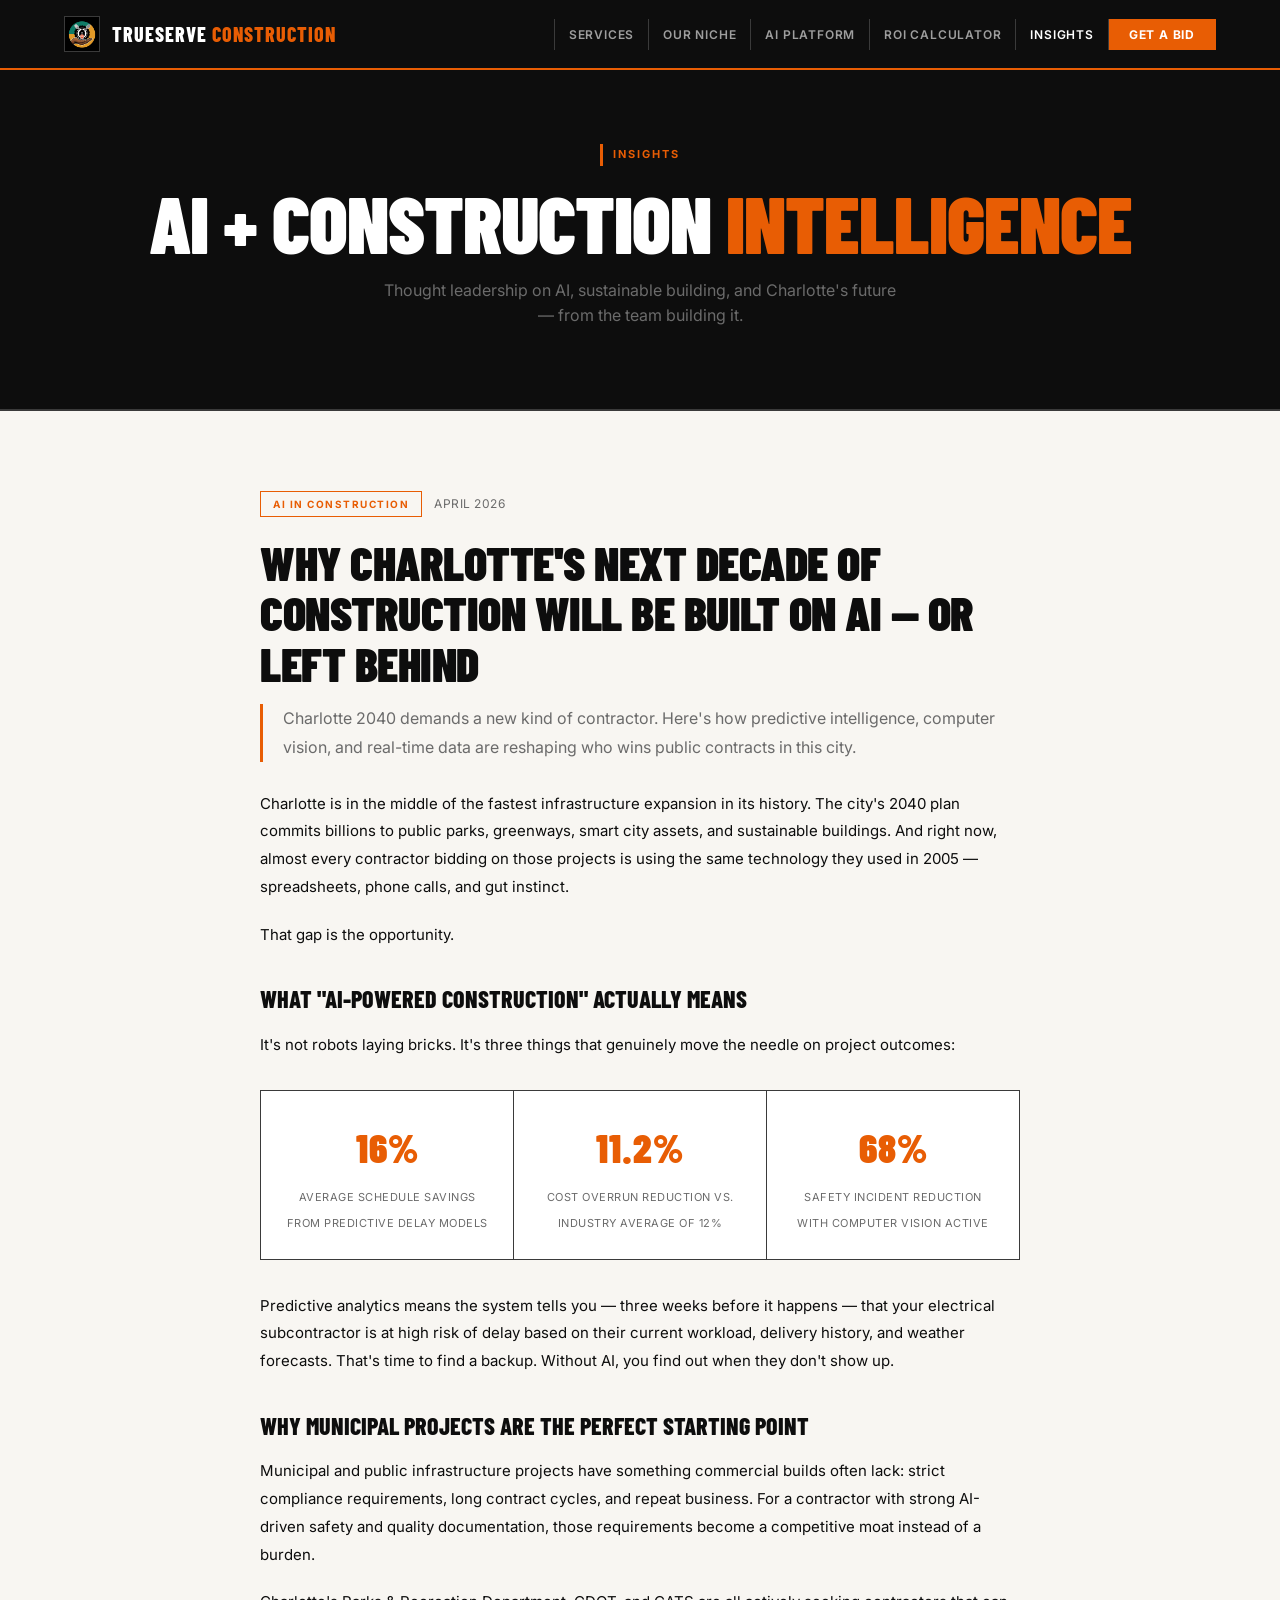
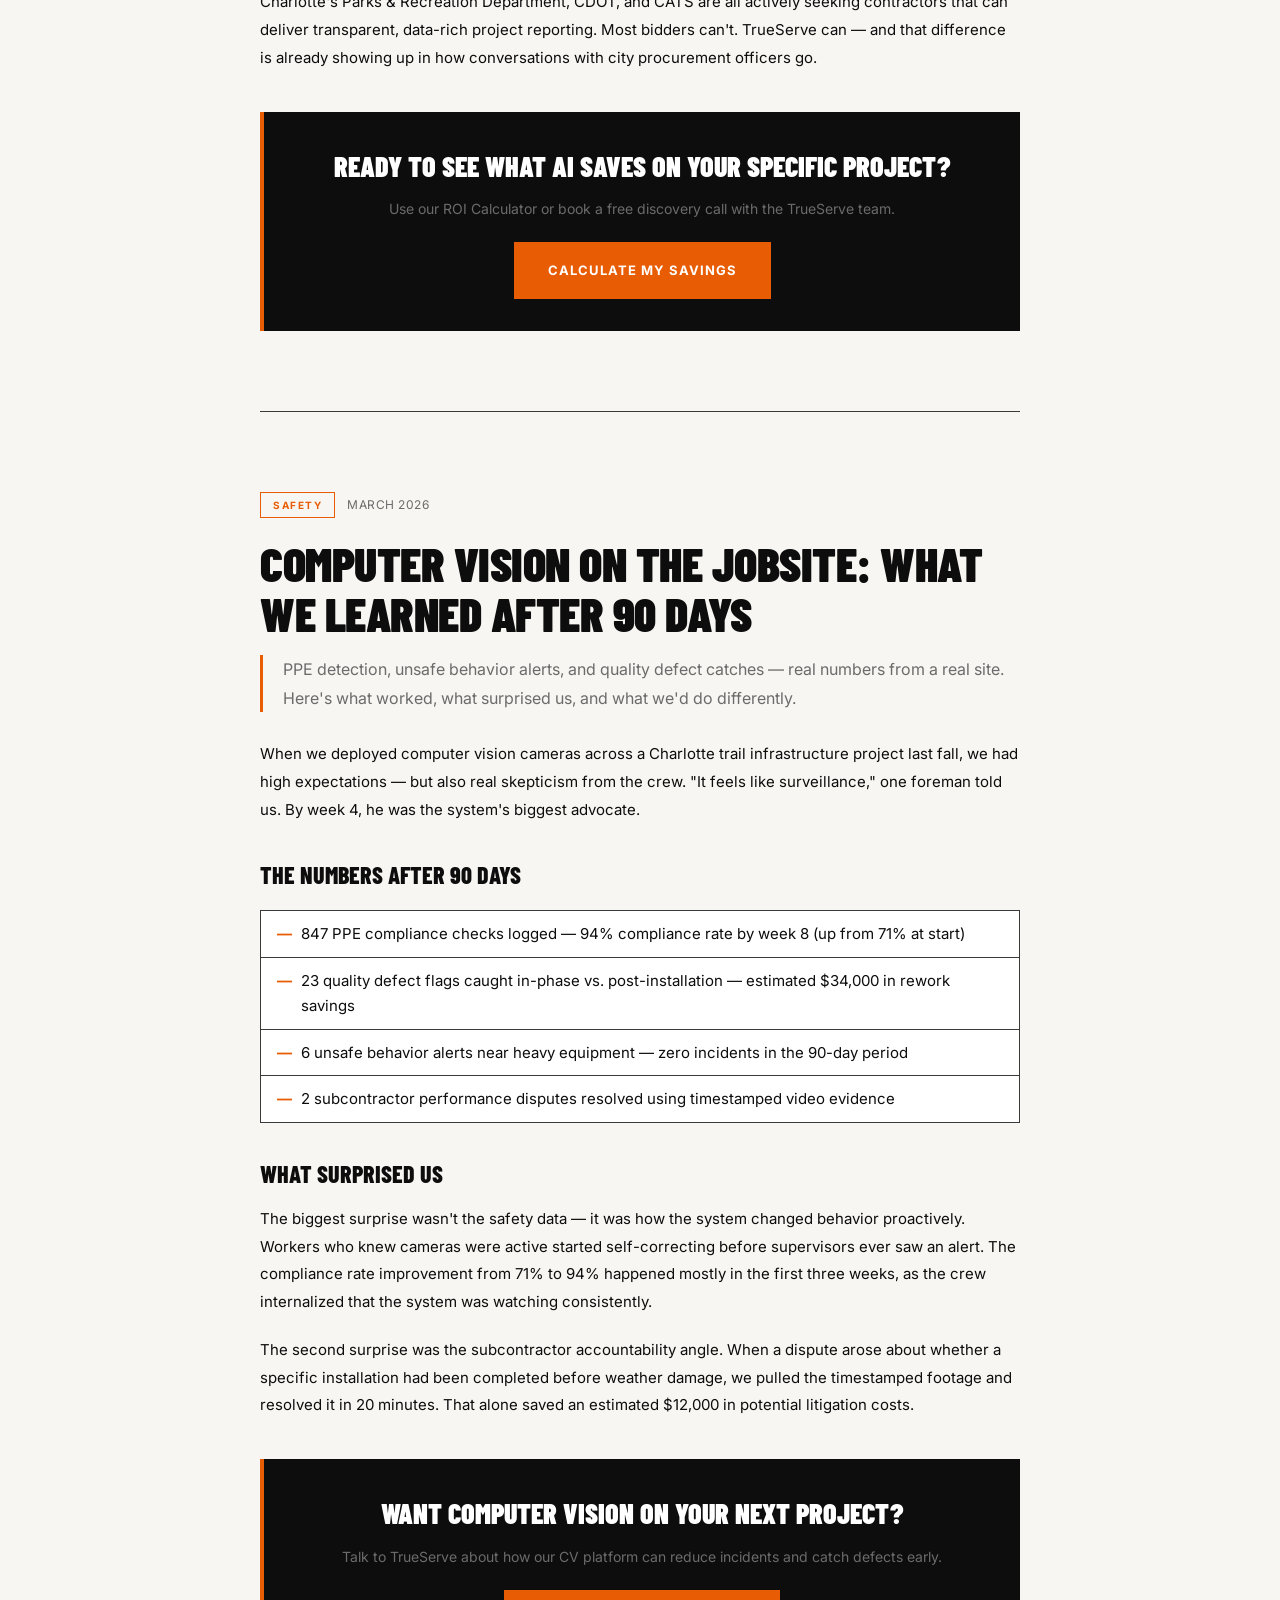
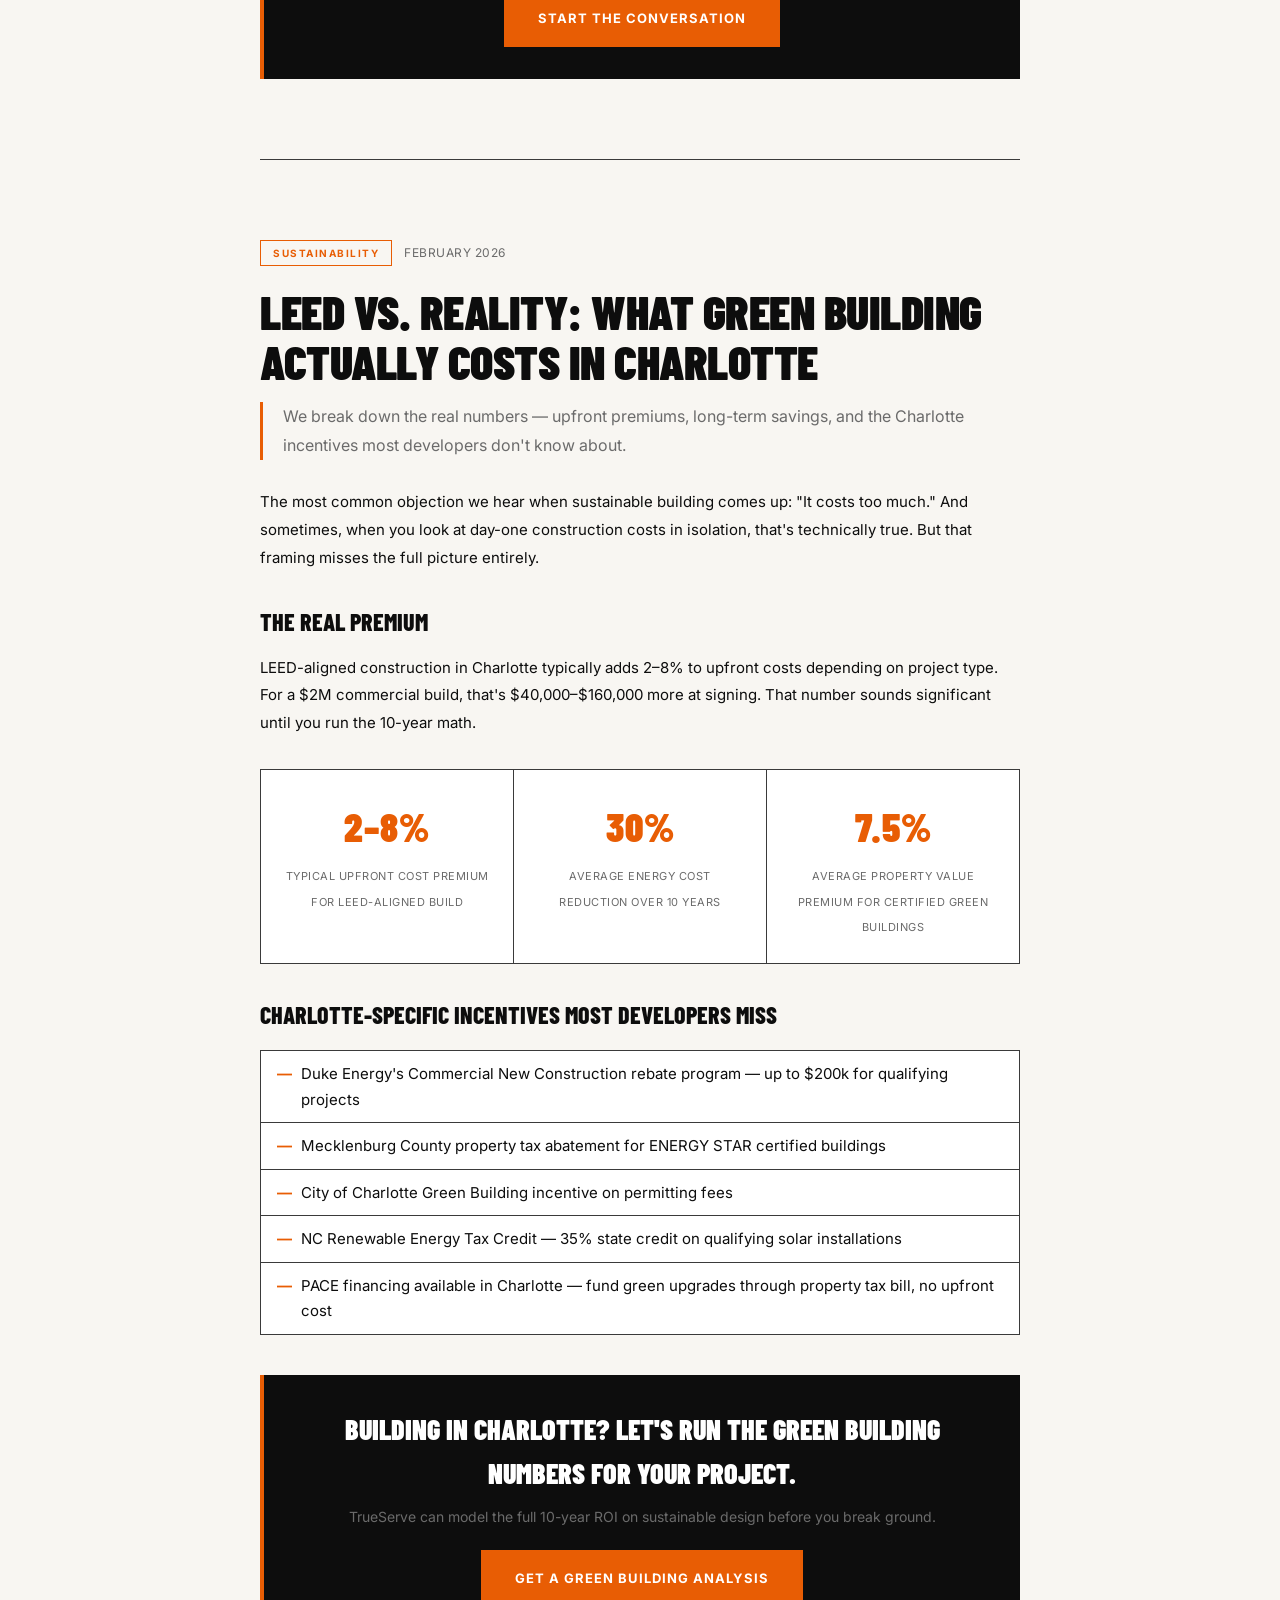
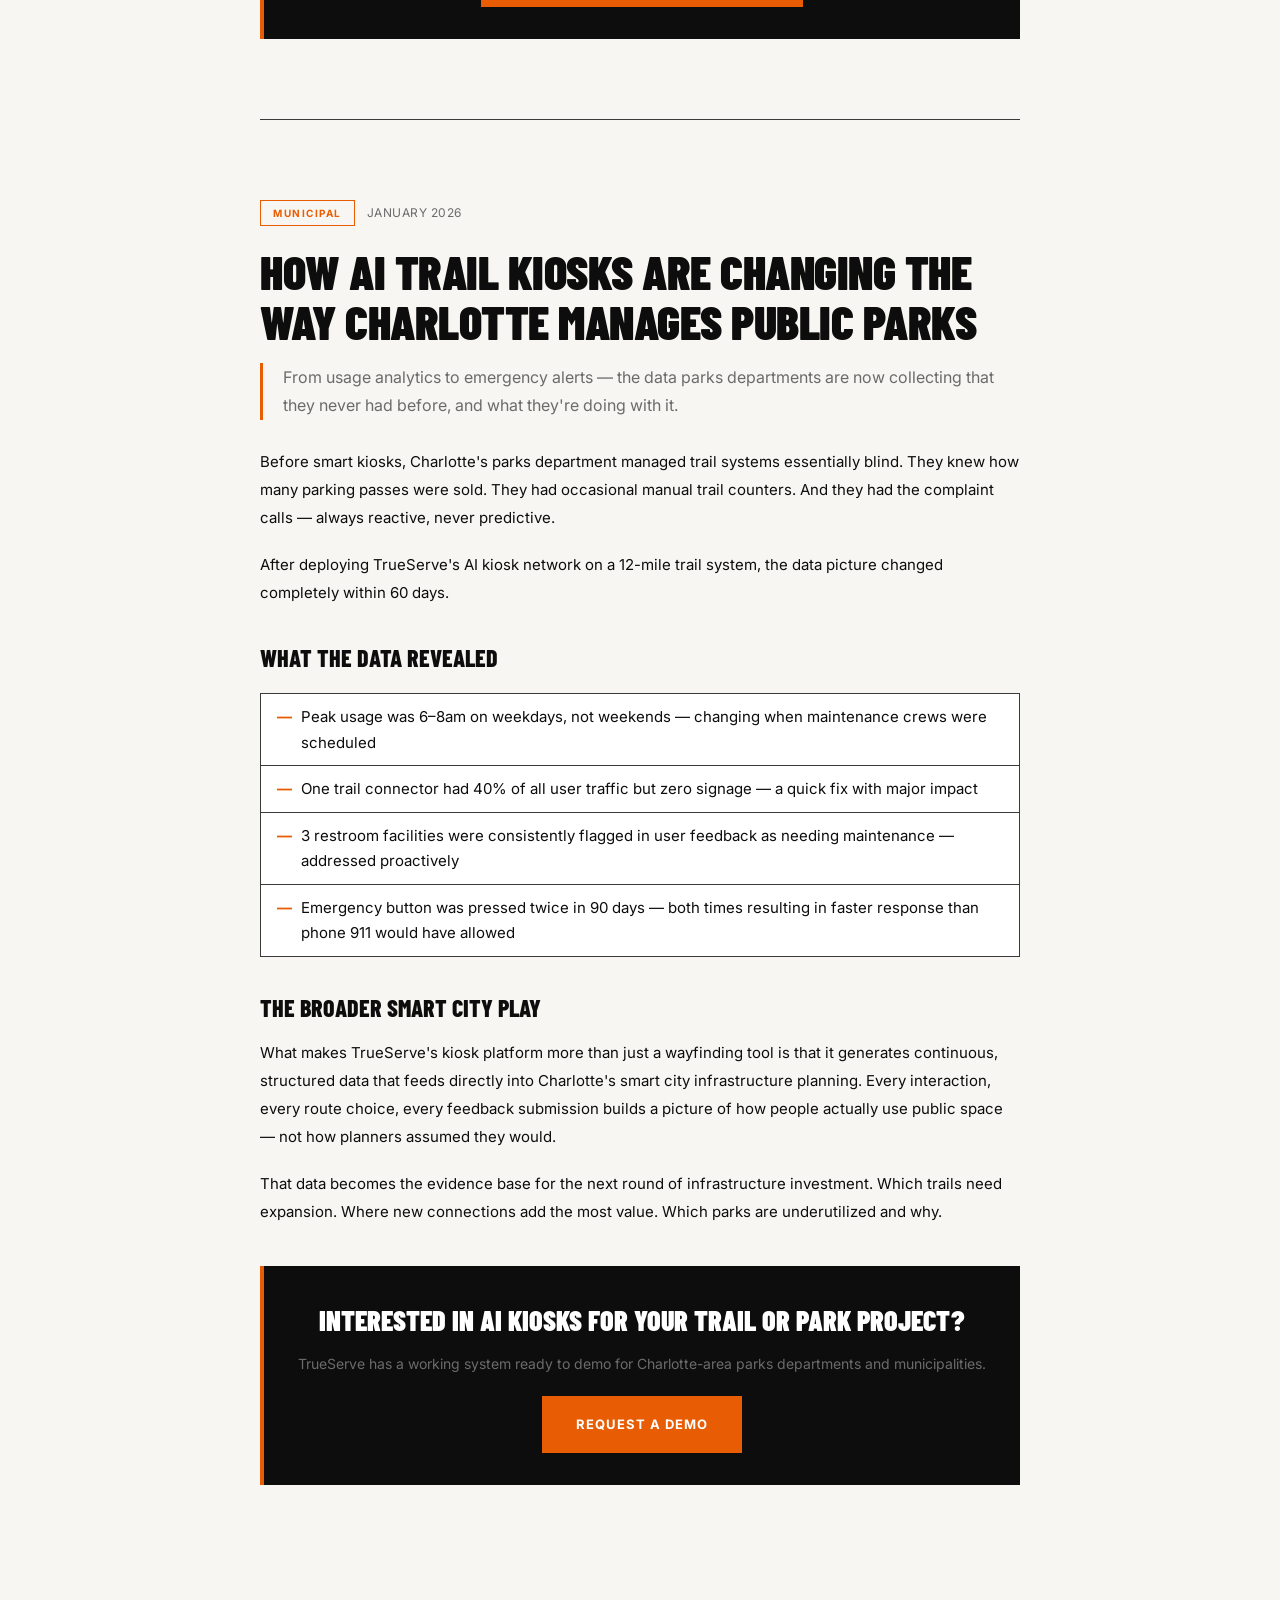
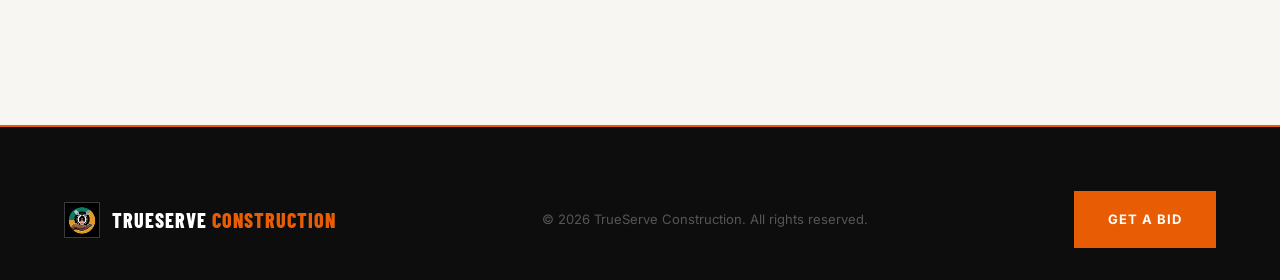
==== commit 0568d286: "Redesign website with industrial aesthetic - Replace SaaS-style navy/teal palette with raw black, co" ====
--- a/blog.html
+++ b/blog.html
@@ -6,32 +6,34 @@
   <title>Insights | TrueServe Construction</title>
   <meta name="description" content="Thought leadership on AI in construction, sustainable building, and Charlotte's infrastructure from TrueServe Construction." />
   <link rel="preconnect" href="https://fonts.googleapis.com" />
-  <link href="https://fonts.googleapis.com/css2?family=Inter:wght@300;400;500;600;700;800;900&family=Space+Grotesk:wght@400;500;600;700&display=swap" rel="stylesheet" />
+  <link rel="preconnect" href="https://fonts.gstatic.com" crossorigin />
+  <link href="https://fonts.googleapis.com/css2?family=Barlow+Condensed:wght@600;700;800;900&family=Inter:wght@300;400;500;600;700&display=swap" rel="stylesheet" />
   <link rel="stylesheet" href="styles.css" />
   <style>
-    .blog-hero { background: var(--navy); padding: 140px 0 80px; text-align: center; }
-    .blog-hero h1 { font-family: 'Space Grotesk', sans-serif; font-size: clamp(36px,5vw,60px); font-weight: 900; color: var(--white); margin: 16px 0; }
-    .blog-hero p { font-size: 17px; color: rgba(255,255,255,0.5); max-width: 560px; margin: 0 auto; }
-    .blog-page { padding: 80px 0; }
-    .article { max-width: 760px; margin: 0 auto 80px; padding-bottom: 80px; border-bottom: 1px solid var(--gray2); }
+    .blog-hero { background: var(--black); padding: 140px 0 80px; text-align: center; border-bottom: 2px solid var(--steel); }
+    .blog-hero h1 { font-family: 'Barlow Condensed', sans-serif; font-size: clamp(48px,7vw,80px); font-weight: 900; color: var(--white); margin: 16px 0; text-transform: uppercase; letter-spacing: -1px; line-height: 1; }
+    .blog-hero p { font-size: 16px; color: var(--mid); max-width: 520px; margin: 0 auto; }
+    .blog-page { padding: 80px 0; background: var(--offwhite); }
+    .article { max-width: 760px; margin: 0 auto 80px; padding-bottom: 80px; border-bottom: 1px solid var(--steel); }
     .article:last-child { border-bottom: none; }
     .article-meta { display: flex; align-items: center; gap: 12px; margin-bottom: 20px; }
-    .article-cat { font-size: 11px; font-weight: 700; letter-spacing: 1px; text-transform: uppercase; color: var(--gold); background: rgba(240,160,48,0.1); border: 1px solid rgba(240,160,48,0.2); padding: 4px 12px; border-radius: 100px; }
-    .article-date { font-size: 13px; color: var(--gray3); }
-    .article h2 { font-family: 'Space Grotesk', sans-serif; font-size: clamp(24px,3vw,36px); font-weight: 800; color: var(--text); line-height: 1.2; margin-bottom: 16px; }
-    .article .lead { font-size: 17px; color: var(--gray3); line-height: 1.8; margin-bottom: 28px; border-left: 3px solid var(--blue); padding-left: 20px; font-style: italic; }
-    .article p { font-size: 15px; color: var(--text); line-height: 1.85; margin-bottom: 20px; }
-    .article h3 { font-family: 'Space Grotesk', sans-serif; font-size: 20px; font-weight: 700; color: var(--text); margin: 32px 0 12px; }
-    .article-stat-row { display: grid; grid-template-columns: repeat(3,1fr); gap: 16px; margin: 32px 0; }
-    .article-stat { background: var(--gray1); border: 1px solid var(--gray2); border-radius: var(--radius); padding: 20px; text-align: center; }
-    .article-stat .num { font-family: 'Space Grotesk',sans-serif; font-size: 30px; font-weight: 900; color: var(--blue); display: block; margin-bottom: 4px; }
-    .article-stat .lbl { font-size: 12px; color: var(--gray3); line-height: 1.4; }
-    .article ul { margin: 16px 0 20px 0; padding-left: 0; list-style: none; }
-    .article ul li { font-size: 15px; color: var(--text); line-height: 1.7; padding: 6px 0 6px 24px; position: relative; border-bottom: 1px solid var(--gray2); }
-    .article ul li::before { content: '→'; position: absolute; left: 0; color: var(--blue); font-weight: 700; }
-    .article-cta { background: linear-gradient(135deg, var(--navy), var(--navy3)); border-radius: var(--radius2); padding: 32px; text-align: center; margin-top: 40px; }
-    .article-cta h4 { font-family: 'Space Grotesk', sans-serif; font-size: 20px; font-weight: 700; color: var(--white); margin-bottom: 8px; }
-    .article-cta p { font-size: 14px; color: rgba(255,255,255,0.5); margin-bottom: 20px; }
+    .article-cat { font-size: 10px; font-weight: 700; letter-spacing: 1.5px; text-transform: uppercase; color: var(--orange); background: transparent; border: 1px solid var(--orange); padding: 4px 12px; border-radius: 0; }
+    .article-date { font-size: 12px; color: var(--mid); text-transform: uppercase; letter-spacing: 0.5px; }
+    .article h2 { font-family: 'Barlow Condensed', sans-serif; font-size: clamp(28px,4vw,48px); font-weight: 900; color: var(--black); line-height: 1.05; margin-bottom: 16px; text-transform: uppercase; letter-spacing: -0.5px; }
+    .article .lead { font-size: 16px; color: var(--mid); line-height: 1.8; margin-bottom: 28px; border-left: 3px solid var(--orange); padding-left: 20px; }
+    .article p { font-size: 15px; color: var(--black); line-height: 1.85; margin-bottom: 20px; }
+    .article h3 { font-family: 'Barlow Condensed', sans-serif; font-size: 24px; font-weight: 800; color: var(--black); margin: 32px 0 12px; text-transform: uppercase; }
+    .article-stat-row { display: grid; grid-template-columns: repeat(3,1fr); gap: 1px; margin: 32px 0; background: var(--steel); border: 1px solid var(--steel); }
+    .article-stat { background: var(--white); border: none; border-radius: 0; padding: 24px; text-align: center; }
+    .article-stat .num { font-family: 'Barlow Condensed', sans-serif; font-size: 40px; font-weight: 900; color: var(--orange); display: block; margin-bottom: 4px; letter-spacing: 1px; }
+    .article-stat .lbl { font-size: 11px; color: var(--mid); line-height: 1.4; text-transform: uppercase; letter-spacing: 0.5px; }
+    .article ul { margin: 16px 0 20px 0; padding-left: 0; list-style: none; border: 1px solid var(--steel); }
+    .article ul li { font-size: 15px; color: var(--black); line-height: 1.7; padding: 10px 16px 10px 40px; position: relative; border-bottom: 1px solid var(--steel); background: var(--white); }
+    .article ul li:last-child { border-bottom: none; }
+    .article ul li::before { content: '—'; position: absolute; left: 16px; color: var(--orange); font-weight: 700; }
+    .article-cta { background: var(--black); border: none; border-left: 4px solid var(--orange); border-radius: 0; padding: 32px; text-align: center; margin-top: 40px; }
+    .article-cta h4 { font-family: 'Barlow Condensed', sans-serif; font-size: 28px; font-weight: 900; color: var(--white); margin-bottom: 8px; text-transform: uppercase; }
+    .article-cta p { font-size: 14px; color: var(--mid); margin-bottom: 20px; }
   </style>
 </head>
 <body>
--- a/styles.css
+++ b/styles.css
@@ -1,29 +1,28 @@
 /* ============================================
-   TRUESERVE CONSTRUCTION — MAIN STYLESHEET
+   TRUESERVE CONSTRUCTION — INDUSTRIAL REDESIGN
    ============================================ */
 
 *, *::before, *::after { box-sizing: border-box; margin: 0; padding: 0; }
 
 :root {
-  --navy:    #061a18;
-  --navy2:   #0a2320;
-  --navy3:   #0e2d29;
-  --blue:    #1b9e8f;
-  --blue2:   #157a6d;
-  --gold:    #f0a030;
-  --gold2:   #d98520;
-  --green:   #1b9e8f;
-  --green2:  #157a6d;
-  --white:   #ffffff;
-  --gray1:   #f8fafc;
-  --gray2:   #e2e8f0;
-  --gray3:   #94a3b8;
-  --gray4:   #475569;
-  --text:    #1e293b;
-  --radius:  12px;
-  --radius2: 20px;
-  --shadow:  0 4px 24px rgba(0,0,0,0.08);
-  --shadow2: 0 8px 48px rgba(0,0,0,0.12);
+  --black:    #0D0D0D;
+  --dark:     #1A1A1A;
+  --dark2:    #242424;
+  --steel:    #3A3A3A;
+  --mid:      #6B6B6B;
+  --light:    #A8A8A8;
+  --concrete: #F0EDE7;
+  --offwhite: #F8F6F2;
+  --white:    #FFFFFF;
+  --orange:   #E85D04;
+  --orange2:  #C44C00;
+  --green:    #16A34A;
+  --amber:    #D97706;
+  --red:      #DC2626;
+  --radius:   0px;
+  --radius2:  0px;
+  --shadow:   4px 4px 0 var(--steel);
+  --shadow2:  6px 6px 0 var(--black);
 }
 
 html { scroll-behavior: smooth; }
@@ -31,7 +30,7 @@
 body {
   font-family: 'Inter', sans-serif;
   background: var(--white);
-  color: var(--text);
+  color: var(--black);
   line-height: 1.6;
   overflow-x: hidden;
 }
@@ -47,15 +46,14 @@
   position: fixed;
   top: 0; left: 0; right: 0;
   z-index: 1000;
-  background: rgba(5, 10, 24, 0.85);
-  backdrop-filter: blur(16px);
-  border-bottom: 1px solid rgba(255,255,255,0.06);
+  background: var(--black);
+  border-bottom: 2px solid var(--orange);
   transition: all 0.3s ease;
 }
 
 #navbar.scrolled {
-  background: rgba(5, 10, 24, 0.98);
-  box-shadow: 0 4px 32px rgba(0,0,0,0.3);
+  background: var(--black);
+  box-shadow: 0 4px 0 var(--orange);
 }
 
 .nav-inner {
@@ -71,54 +69,63 @@
 .logo {
   display: flex;
   align-items: center;
-  gap: 10px;
+  gap: 12px;
   text-decoration: none;
 }
 
 .logo-img {
-  width: 40px; height: 40px;
-  border-radius: 50%;
+  width: 36px; height: 36px;
+  border-radius: 0;
   object-fit: cover;
   flex-shrink: 0;
+  border: 1px solid var(--steel);
 }
 
 .logo-text {
-  font-family: 'Space Grotesk', sans-serif;
-  font-weight: 700;
-  font-size: 18px;
+  font-family: 'Barlow Condensed', sans-serif;
+  font-weight: 800;
+  font-size: 20px;
   color: var(--white);
   white-space: nowrap;
-}
-
-.logo-accent { color: var(--gold); }
+  letter-spacing: 1px;
+  text-transform: uppercase;
+}
+
+.logo-accent { color: var(--orange); }
 
 .nav-links {
   display: flex;
   align-items: center;
-  gap: 4px;
+  gap: 0;
   list-style: none;
 }
 
 .nav-links a {
-  color: rgba(255,255,255,0.75);
+  color: rgba(255,255,255,0.6);
   text-decoration: none;
-  font-size: 14px;
-  font-weight: 500;
+  font-size: 12px;
+  font-weight: 600;
+  letter-spacing: 0.8px;
+  text-transform: uppercase;
   padding: 8px 14px;
-  border-radius: 8px;
-  transition: all 0.2s;
-}
-
-.nav-links a:hover { color: var(--white); background: rgba(255,255,255,0.08); }
+  border-radius: 0;
+  transition: all 0.15s;
+  border-right: 1px solid var(--steel);
+}
+
+.nav-links li:first-child a { border-left: 1px solid var(--steel); }
+
+.nav-links a:hover { color: var(--white); background: var(--dark); }
 
 .nav-cta {
-  background: linear-gradient(135deg, var(--gold), var(--gold2)) !important;
-  color: var(--navy) !important;
+  background: var(--orange) !important;
+  color: var(--white) !important;
   font-weight: 700 !important;
+  border-color: var(--orange) !important;
   padding: 8px 20px !important;
 }
 
-.nav-cta:hover { opacity: 0.9; transform: translateY(-1px); }
+.nav-cta:hover { background: var(--orange2) !important; opacity: 1; transform: none; }
 
 .hamburger {
   display: none;
@@ -134,7 +141,7 @@
   display: block;
   width: 24px; height: 2px;
   background: var(--white);
-  border-radius: 2px;
+  border-radius: 0;
   transition: all 0.3s;
 }
 
@@ -142,17 +149,20 @@
   display: none;
   flex-direction: column;
   padding: 12px 24px 20px;
-  gap: 4px;
-  border-top: 1px solid rgba(255,255,255,0.06);
+  gap: 0;
+  border-top: 1px solid var(--steel);
+  background: var(--black);
 }
 
 .mobile-menu a {
-  color: rgba(255,255,255,0.8);
+  color: rgba(255,255,255,0.7);
   text-decoration: none;
-  font-size: 15px;
-  font-weight: 500;
-  padding: 10px 0;
-  border-bottom: 1px solid rgba(255,255,255,0.05);
+  font-size: 13px;
+  font-weight: 600;
+  letter-spacing: 0.8px;
+  text-transform: uppercase;
+  padding: 12px 0;
+  border-bottom: 1px solid var(--dark2);
 }
 
 .mobile-menu.open { display: flex; }
@@ -160,7 +170,7 @@
 /* ============================================ HERO */
 .hero {
   min-height: 100vh;
-  background: var(--navy);
+  background: var(--black);
   display: grid;
   grid-template-columns: 1fr 1fr;
   align-items: center;
@@ -180,120 +190,110 @@
   position: absolute;
   inset: 0;
   background-image:
-    linear-gradient(rgba(59,130,246,0.04) 1px, transparent 1px),
-    linear-gradient(90deg, rgba(59,130,246,0.04) 1px, transparent 1px);
-  background-size: 50px 50px;
-}
-
-.hero-glow {
-  position: absolute;
-  border-radius: 50%;
-  filter: blur(120px);
-  opacity: 0.15;
-}
-
-.glow-1 {
-  width: 600px; height: 600px;
-  background: #1b9e8f;
-  top: -100px; left: -100px;
-}
-
-.glow-2 {
-  width: 400px; height: 400px;
-  background: #f0a030;
-  bottom: -100px; right: 0;
-}
+    linear-gradient(rgba(255,255,255,0.03) 1px, transparent 1px),
+    linear-gradient(90deg, rgba(255,255,255,0.03) 1px, transparent 1px);
+  background-size: 60px 60px;
+}
+
+.hero-glow { display: none; }
+
+.glow-1, .glow-2 { display: none; }
 
 .hero-content { position: relative; z-index: 2; }
 
 .hero-badge {
   display: inline-flex;
   align-items: center;
-  gap: 8px;
-  background: rgba(245,158,11,0.12);
-  border: 1px solid rgba(245,158,11,0.25);
-  color: var(--gold);
-  font-size: 13px;
-  font-weight: 600;
+  gap: 10px;
+  background: transparent;
+  border: 1px solid var(--orange);
+  color: var(--orange);
+  font-size: 11px;
+  font-weight: 700;
+  letter-spacing: 1.5px;
+  text-transform: uppercase;
   padding: 6px 16px;
-  border-radius: 100px;
-  margin-bottom: 24px;
+  border-radius: 0;
+  margin-bottom: 32px;
 }
 
 .badge-dot {
-  width: 7px; height: 7px;
-  background: var(--gold);
-  border-radius: 50%;
-  animation: pulse 2s infinite;
-}
-
-@keyframes pulse {
-  0%, 100% { opacity: 1; transform: scale(1); }
-  50% { opacity: 0.5; transform: scale(0.8); }
+  width: 6px; height: 6px;
+  background: var(--orange);
+  border-radius: 0;
+  animation: none;
 }
 
 .hero-title {
-  font-family: 'Space Grotesk', sans-serif;
-  font-size: clamp(36px, 5vw, 64px);
-  font-weight: 800;
-  line-height: 1.1;
-  color: var(--white);
-  margin-bottom: 20px;
+  font-family: 'Barlow Condensed', sans-serif;
+  font-size: clamp(52px, 7vw, 96px);
+  font-weight: 900;
+  line-height: 0.95;
+  color: var(--white);
+  margin-bottom: 28px;
+  letter-spacing: -1px;
+  text-transform: uppercase;
 }
 
 .gradient-text {
-  background: linear-gradient(135deg, var(--blue), #60a5fa);
-  -webkit-background-clip: text;
-  -webkit-text-fill-color: transparent;
-  background-clip: text;
+  color: var(--orange);
+  background: none;
+  -webkit-background-clip: unset;
+  -webkit-text-fill-color: var(--orange);
+  background-clip: unset;
 }
 
 .gradient-text-green {
-  background: linear-gradient(135deg, var(--green), #34d399);
-  -webkit-background-clip: text;
-  -webkit-text-fill-color: transparent;
-  background-clip: text;
+  color: var(--white);
+  background: none;
+  -webkit-background-clip: unset;
+  -webkit-text-fill-color: var(--white);
+  background-clip: unset;
 }
 
 .gradient-text-gold {
-  background: linear-gradient(135deg, var(--gold), #fbbf24);
-  -webkit-background-clip: text;
-  -webkit-text-fill-color: transparent;
-  background-clip: text;
+  color: var(--orange);
+  background: none;
+  -webkit-background-clip: unset;
+  -webkit-text-fill-color: var(--orange);
+  background-clip: unset;
 }
 
 .hero-sub {
-  font-size: 17px;
-  color: rgba(255,255,255,0.6);
-  max-width: 520px;
-  margin-bottom: 36px;
-  line-height: 1.7;
+  font-size: 16px;
+  color: rgba(255,255,255,0.5);
+  max-width: 480px;
+  margin-bottom: 40px;
+  line-height: 1.8;
+  font-weight: 400;
 }
 
 .hero-actions {
   display: flex;
-  gap: 16px;
+  gap: 0;
   flex-wrap: wrap;
-  margin-bottom: 48px;
+  margin-bottom: 56px;
 }
 
 .btn-primary {
   display: inline-flex;
   align-items: center;
   gap: 8px;
-  background: linear-gradient(135deg, var(--gold), var(--gold2));
-  color: var(--navy);
+  background: var(--orange);
+  color: var(--white);
   font-weight: 700;
-  font-size: 15px;
-  padding: 14px 28px;
-  border-radius: 10px;
+  font-size: 13px;
+  letter-spacing: 1px;
+  text-transform: uppercase;
+  padding: 16px 32px;
+  border-radius: 0;
   text-decoration: none;
-  transition: all 0.2s;
-  border: none;
+  transition: all 0.15s;
+  border: 2px solid var(--orange);
   cursor: pointer;
 }
 
-.btn-primary:hover { transform: translateY(-2px); box-shadow: 0 8px 24px rgba(245,158,11,0.35); }
+.btn-primary:hover { background: var(--orange2); border-color: var(--orange2); transform: none; box-shadow: none; }
 
 .btn-primary.full-width { width: 100%; justify-content: center; }
 
@@ -301,66 +301,77 @@
   display: inline-flex;
   align-items: center;
   gap: 8px;
-  background: rgba(255,255,255,0.06);
-  border: 1px solid rgba(255,255,255,0.12);
-  color: rgba(255,255,255,0.8);
-  font-weight: 600;
-  font-size: 15px;
-  padding: 14px 28px;
-  border-radius: 10px;
+  background: transparent;
+  border: 2px solid var(--steel);
+  color: rgba(255,255,255,0.7);
+  font-weight: 700;
+  font-size: 13px;
+  letter-spacing: 1px;
+  text-transform: uppercase;
+  padding: 16px 32px;
+  border-radius: 0;
   text-decoration: none;
-  transition: all 0.2s;
-}
-
-.btn-ghost:hover { background: rgba(255,255,255,0.1); color: var(--white); }
+  transition: all 0.15s;
+}
+
+.btn-ghost:hover { background: var(--dark); color: var(--white); border-color: var(--white); }
 
 .btn-outline {
   display: inline-flex;
   align-items: center;
   gap: 8px;
   background: transparent;
-  border: 2px solid var(--gold);
-  color: var(--gold);
+  border: 2px solid var(--orange);
+  color: var(--orange);
   font-weight: 700;
-  font-size: 15px;
-  padding: 13px 28px;
-  border-radius: 10px;
+  font-size: 13px;
+  letter-spacing: 1px;
+  text-transform: uppercase;
+  padding: 14px 32px;
+  border-radius: 0;
   text-decoration: none;
-  transition: all 0.2s;
-}
-
-.btn-outline:hover { background: var(--gold); color: var(--navy); }
+  transition: all 0.15s;
+}
+
+.btn-outline:hover { background: var(--orange); color: var(--white); }
 
 .hero-stats {
   display: flex;
-  align-items: center;
-  gap: 24px;
-}
-
-.stat { text-align: center; }
+  align-items: stretch;
+  gap: 0;
+  border: 1px solid var(--steel);
+}
+
+.stat {
+  text-align: center;
+  padding: 16px 28px;
+  border-right: 1px solid var(--steel);
+}
+
+.stat:last-child { border-right: none; }
 
 .stat-num {
   display: block;
-  font-family: 'Space Grotesk', sans-serif;
-  font-size: 28px;
-  font-weight: 800;
-  color: var(--gold);
+  font-family: 'Barlow Condensed', sans-serif;
+  font-size: 32px;
+  font-weight: 900;
+  color: var(--orange);
+  letter-spacing: 1px;
 }
 
 .stat-label {
   display: block;
-  font-size: 12px;
-  color: rgba(255,255,255,0.45);
-  font-weight: 500;
-}
-
-.stat-divider {
-  width: 1px;
-  height: 40px;
-  background: rgba(255,255,255,0.1);
-}
-
-/* CITY GRAPHIC */
+  font-size: 10px;
+  color: rgba(255,255,255,0.35);
+  font-weight: 600;
+  letter-spacing: 1px;
+  text-transform: uppercase;
+  margin-top: 2px;
+}
+
+.stat-divider { display: none; }
+
+/* HERO VISUAL — Blueprint Style */
 .hero-visual {
   position: relative;
   z-index: 2;
@@ -378,17 +389,18 @@
 .building {
   position: absolute;
   bottom: 0;
-  background: linear-gradient(180deg, rgba(59,130,246,0.5) 0%, rgba(59,130,246,0.2) 100%);
-  border: 1px solid rgba(59,130,246,0.3);
-  border-radius: 4px 4px 0 0;
-}
-
-.b1 { left: 0;   width: 55px;  height: 180px; }
-.b2 { left: 65px; width: 65px; height: 240px; background: linear-gradient(180deg, rgba(245,158,11,0.5) 0%, rgba(245,158,11,0.15) 100%); border-color: rgba(245,158,11,0.3); }
-.b3 { left: 145px; width: 80px; height: 300px; background: linear-gradient(180deg, rgba(59,130,246,0.6) 0%, rgba(59,130,246,0.2) 100%); }
+  background: transparent;
+  border: 1px solid rgba(255,255,255,0.15);
+  border-bottom: none;
+  border-radius: 0;
+}
+
+.b1 { left: 0;    width: 55px;  height: 180px; }
+.b2 { left: 65px; width: 65px;  height: 240px; border-color: rgba(232,93,4,0.4); }
+.b3 { left: 145px; width: 80px; height: 300px; border-color: rgba(255,255,255,0.25); }
 .b4 { left: 240px; width: 55px; height: 200px; }
-.b5 { left: 305px; width: 55px; height: 140px; background: linear-gradient(180deg, rgba(16,185,129,0.5) 0%, rgba(16,185,129,0.15) 100%); border-color: rgba(16,185,129,0.3); }
-.b6 { left: 18px; width: 38px; height: 110px; opacity: 0.6; }
+.b5 { left: 305px; width: 55px; height: 140px; border-color: rgba(232,93,4,0.3); }
+.b6 { left: 18px;  width: 38px; height: 110px; opacity: 0.4; }
 
 .b1::after, .b2::after, .b3::after, .b4::after, .b5::after {
   content: '';
@@ -406,19 +418,19 @@
   position: absolute;
   top: 50%; left: 50%;
   transform: translate(-50%, -60%);
-  width: 16px; height: 16px;
-  background: var(--gold);
-  border-radius: 50%;
-  box-shadow: 0 0 20px var(--gold);
-  animation: pulse 2s infinite;
+  width: 10px; height: 10px;
+  background: var(--orange);
+  border-radius: 0;
+  box-shadow: none;
+  animation: none;
   z-index: 10;
 }
 
 .ai-ring {
   position: absolute;
   top: 50%; left: 50%;
-  border-radius: 50%;
-  border: 1.5px solid rgba(245,158,11,0.3);
+  border-radius: 0;
+  border: 1px solid rgba(232,93,4,0.2);
   transform: translate(-50%, -60%) scale(0);
   animation: ringExpand 3s infinite;
 }
@@ -435,13 +447,13 @@
 .data-line {
   position: absolute;
   height: 1px;
-  background: linear-gradient(90deg, transparent, rgba(59,130,246,0.5), transparent);
-  animation: dataFlow 3s infinite linear;
+  background: linear-gradient(90deg, transparent, rgba(232,93,4,0.3), transparent);
+  animation: dataFlow 4s infinite linear;
 }
 
 .dl1 { width: 100%; top: 30%; animation-delay: 0s; }
-.dl2 { width: 80%; top: 50%; left: 10%; animation-delay: 1s; }
-.dl3 { width: 60%; top: 70%; left: 20%; animation-delay: 2s; }
+.dl2 { width: 80%; top: 50%; left: 10%; animation-delay: 1.3s; }
+.dl3 { width: 60%; top: 70%; left: 20%; animation-delay: 2.6s; }
 
 @keyframes dataFlow {
   0% { opacity: 0; transform: translateX(-20px); }
@@ -451,40 +463,46 @@
 
 /* ============================================ VALUE STRIP */
 .value-strip {
-  background: var(--navy2);
-  border-top: 1px solid rgba(255,255,255,0.05);
-  border-bottom: 1px solid rgba(255,255,255,0.05);
-  padding: 32px 0;
+  background: var(--dark);
+  border-top: none;
+  border-bottom: 2px solid var(--steel);
+  padding: 36px 0;
 }
 
 .value-grid {
   display: grid;
   grid-template-columns: repeat(6, 1fr);
-  gap: 24px;
+  gap: 0;
 }
 
 .value-item {
   display: flex;
   align-items: center;
   gap: 12px;
-}
+  padding: 0 20px;
+  border-right: 1px solid var(--steel);
+}
+
+.value-item:last-child { border-right: none; }
 
 .value-icon {
-  font-size: 22px;
+  font-size: 20px;
   flex-shrink: 0;
 }
 
 .value-item strong {
   display: block;
-  font-size: 13px;
+  font-size: 12px;
   font-weight: 700;
   color: var(--white);
   margin-bottom: 2px;
+  text-transform: uppercase;
+  letter-spacing: 0.5px;
 }
 
 .value-item span {
   font-size: 11px;
-  color: rgba(255,255,255,0.4);
+  color: var(--mid);
 }
 
 /* ============================================ SECTIONS */
@@ -493,66 +511,71 @@
 }
 
 .dark-section {
-  background: var(--navy);
+  background: var(--black);
 }
 
 .dark-section + .dark-section {
-  border-top: 1px solid rgba(255,255,255,0.05);
+  border-top: 1px solid var(--steel);
 }
 
 .section-header {
   text-align: center;
-  max-width: 620px;
-  margin: 0 auto 60px;
+  max-width: 680px;
+  margin: 0 auto 64px;
 }
 
 .section-header h2 {
-  font-family: 'Space Grotesk', sans-serif;
-  font-size: clamp(28px, 4vw, 44px);
-  font-weight: 800;
-  line-height: 1.15;
-  color: var(--text);
-  margin: 12px 0 16px;
+  font-family: 'Barlow Condensed', sans-serif;
+  font-size: clamp(36px, 5vw, 64px);
+  font-weight: 900;
+  line-height: 1.0;
+  color: var(--black);
+  margin: 16px 0 20px;
+  text-transform: uppercase;
+  letter-spacing: -0.5px;
 }
 
 .section-header.light h2 { color: var(--white); }
 
 .section-header p {
-  font-size: 16px;
-  color: var(--gray3);
-  line-height: 1.7;
+  font-size: 15px;
+  color: var(--mid);
+  line-height: 1.8;
 }
 
 .section-tag {
   display: inline-block;
-  font-size: 12px;
+  font-size: 11px;
   font-weight: 700;
-  letter-spacing: 1.5px;
-  text-transform: uppercase;
-  color: var(--blue);
-  background: rgba(59,130,246,0.1);
-  border: 1px solid rgba(59,130,246,0.2);
-  padding: 4px 14px;
-  border-radius: 100px;
-}
-
-.tag-blue { color: var(--blue); background: rgba(59,130,246,0.1); border-color: rgba(59,130,246,0.2); }
-.tag-green { color: var(--green); background: rgba(16,185,129,0.1); border-color: rgba(16,185,129,0.2); }
-.tag-gold { color: var(--gold); background: rgba(245,158,11,0.1); border-color: rgba(245,158,11,0.2); }
+  letter-spacing: 2px;
+  text-transform: uppercase;
+  color: var(--orange);
+  background: transparent;
+  border: none;
+  border-left: 3px solid var(--orange);
+  padding: 2px 0 2px 10px;
+  border-radius: 0;
+}
+
+.tag-blue  { color: var(--orange); border-left-color: var(--orange); background: transparent; }
+.tag-green { color: var(--orange); border-left-color: var(--orange); background: transparent; }
+.tag-gold  { color: var(--orange); border-left-color: var(--orange); background: transparent; }
 
 /* ============================================ SERVICES */
 .services-grid {
   display: grid;
   grid-template-columns: repeat(3, 1fr);
-  gap: 24px;
+  gap: 1px;
+  background: var(--steel);
+  border: 1px solid var(--steel);
 }
 
 .service-card {
-  background: var(--gray1);
-  border: 1px solid var(--gray2);
-  border-radius: var(--radius2);
-  padding: 32px;
-  transition: all 0.3s;
+  background: var(--offwhite);
+  border: none;
+  border-radius: 0;
+  padding: 36px 32px;
+  transition: all 0.2s;
   position: relative;
   overflow: hidden;
 }
@@ -562,72 +585,81 @@
   position: absolute;
   top: 0; left: 0; right: 0;
   height: 3px;
-  background: linear-gradient(90deg, var(--blue), var(--green));
+  background: var(--orange);
   opacity: 0;
-  transition: opacity 0.3s;
-}
-
-.service-card:hover { transform: translateY(-4px); box-shadow: var(--shadow2); border-color: var(--blue); }
+  transition: opacity 0.2s;
+}
+
+.service-card:hover { background: var(--concrete); transform: none; box-shadow: none; border-color: transparent; }
 .service-card:hover::before { opacity: 1; }
 
 .service-card.featured {
-  background: linear-gradient(135deg, var(--navy), var(--navy3));
-  border-color: rgba(59,130,246,0.3);
-  color: var(--white);
-  grid-row: span 1;
+  background: var(--black);
+  border: none;
+  color: var(--white);
 }
 
 .service-card.featured::before { opacity: 1; }
 .service-card.featured h3 { color: var(--white); }
-.service-card.featured p { color: rgba(255,255,255,0.6); }
-.service-card.featured ul li { color: rgba(255,255,255,0.7); }
+.service-card.featured p { color: var(--light); }
+.service-card.featured ul li { color: rgba(255,255,255,0.65); }
 
 .service-icon {
-  font-size: 32px;
-  margin-bottom: 16px;
+  font-size: 28px;
+  margin-bottom: 20px;
 }
 
 .service-card h3 {
-  font-family: 'Space Grotesk', sans-serif;
-  font-size: 19px;
-  font-weight: 700;
-  color: var(--text);
+  font-family: 'Barlow Condensed', sans-serif;
+  font-size: 22px;
+  font-weight: 800;
+  color: var(--black);
   margin-bottom: 12px;
+  text-transform: uppercase;
+  letter-spacing: 0.5px;
 }
 
 .service-card p {
   font-size: 14px;
-  color: var(--gray3);
+  color: var(--mid);
   line-height: 1.7;
   margin-bottom: 16px;
 }
 
 .service-card ul {
   list-style: none;
-  margin-bottom: 20px;
+  margin-bottom: 24px;
 }
 
 .service-card ul li {
   font-size: 13px;
-  color: var(--gray4);
-  padding: 4px 0;
+  color: var(--steel);
+  padding: 5px 0;
   display: flex;
   align-items: center;
   gap: 8px;
+  border-bottom: 1px solid rgba(0,0,0,0.06);
+}
+
+.service-card.featured ul li {
+  color: rgba(255,255,255,0.55);
+  border-bottom-color: rgba(255,255,255,0.06);
 }
 
 .service-card ul li::before {
-  content: '→';
-  color: var(--blue);
+  content: '—';
+  color: var(--orange);
   font-weight: 700;
 }
 
 .service-link {
-  font-size: 13px;
+  font-size: 12px;
   font-weight: 700;
-  color: var(--blue);
+  letter-spacing: 1px;
+  text-transform: uppercase;
+  color: var(--orange);
   text-decoration: none;
-  transition: gap 0.2s;
+  transition: gap 0.15s;
 }
 
 .service-link:hover { text-decoration: underline; }
@@ -642,37 +674,39 @@
 }
 
 .main-ai {
-  background: linear-gradient(135deg, rgba(59,130,246,0.08), rgba(16,185,129,0.08));
-  border: 1px solid rgba(59,130,246,0.2);
-  border-radius: var(--radius2);
+  background: var(--dark);
+  border: 1px solid var(--steel);
+  border-radius: 0;
   padding: 40px;
 }
 
 .ai-badge {
   display: inline-block;
-  font-size: 11px;
+  font-size: 10px;
   font-weight: 700;
-  letter-spacing: 1px;
-  text-transform: uppercase;
-  color: var(--green);
-  background: rgba(16,185,129,0.1);
-  border: 1px solid rgba(16,185,129,0.2);
-  padding: 4px 12px;
-  border-radius: 100px;
+  letter-spacing: 2px;
+  text-transform: uppercase;
+  color: var(--orange);
+  background: transparent;
+  border: none;
+  border-left: 3px solid var(--orange);
+  padding: 2px 0 2px 10px;
+  border-radius: 0;
   margin-bottom: 16px;
 }
 
 .ai-card-header h3 {
-  font-family: 'Space Grotesk', sans-serif;
-  font-size: 26px;
-  font-weight: 800;
+  font-family: 'Barlow Condensed', sans-serif;
+  font-size: 32px;
+  font-weight: 900;
   color: var(--white);
   margin-bottom: 12px;
+  text-transform: uppercase;
 }
 
 .ai-card-header p {
   font-size: 14px;
-  color: rgba(255,255,255,0.55);
+  color: var(--mid);
   line-height: 1.7;
   margin-bottom: 28px;
 }
@@ -686,9 +720,9 @@
 .kiosk-screen {
   width: 100%;
   max-width: 320px;
-  background: var(--navy2);
-  border: 1.5px solid rgba(59,130,246,0.3);
-  border-radius: 16px;
+  background: var(--dark);
+  border: 1px solid var(--steel);
+  border-radius: 0;
   overflow: hidden;
   font-size: 12px;
 }
@@ -698,17 +732,20 @@
   justify-content: space-between;
   align-items: center;
   padding: 10px 16px;
-  background: rgba(59,130,246,0.15);
-  color: var(--blue);
+  background: var(--black);
+  color: var(--orange);
   font-weight: 700;
-  font-size: 11px;
+  font-size: 10px;
+  letter-spacing: 1px;
+  text-transform: uppercase;
+  border-bottom: 1px solid var(--steel);
 }
 
 .kiosk-dot {
   width: 8px; height: 8px;
   background: var(--green);
-  border-radius: 50%;
-  box-shadow: 0 0 8px var(--green);
+  border-radius: 0;
+  box-shadow: none;
 }
 
 .kiosk-body {
@@ -719,18 +756,19 @@
 }
 
 .kiosk-map {
-  background: rgba(0,0,0,0.3);
-  border-radius: 10px;
+  background: rgba(0,0,0,0.5);
+  border-radius: 0;
   height: 120px;
   position: relative;
   overflow: hidden;
+  border: 1px solid var(--steel);
 }
 
 .trail-line {
   position: absolute;
-  height: 2px;
-  background: var(--green);
-  border-radius: 2px;
+  height: 1px;
+  background: var(--orange);
+  border-radius: 0;
   opacity: 0.5;
 }
 
@@ -740,9 +778,9 @@
 
 .trail-dot {
   position: absolute;
-  width: 6px; height: 6px;
-  background: var(--blue);
-  border-radius: 50%;
+  width: 5px; height: 5px;
+  background: var(--white);
+  border-radius: 0;
 }
 
 .td1 { top: 30%; left: 15%; }
@@ -753,7 +791,7 @@
   position: absolute;
   top: 40%; left: 40%;
   font-size: 14px;
-  filter: drop-shadow(0 0 4px rgba(245,158,11,0.8));
+  filter: none;
   animation: bounce 1.5s infinite;
 }
 
@@ -769,10 +807,10 @@
   justify-content: space-between;
   align-items: center;
   padding: 5px 0;
-  border-bottom: 1px solid rgba(255,255,255,0.06);
-}
-
-.k-label { color: rgba(255,255,255,0.45); font-size: 11px; }
+  border-bottom: 1px solid var(--steel);
+}
+
+.k-label { color: var(--mid); font-size: 11px; }
 .k-val { color: var(--white); font-weight: 700; font-size: 12px; }
 .k-val.easy { color: var(--green); }
 
@@ -780,118 +818,130 @@
   display: flex;
   justify-content: space-around;
   padding: 8px 16px;
-  background: rgba(0,0,0,0.2);
-  color: rgba(255,255,255,0.5);
+  background: var(--black);
+  color: var(--mid);
   font-size: 10px;
+  letter-spacing: 0.5px;
+  border-top: 1px solid var(--steel);
 }
 
 .ai-features-list {
   display: flex;
   flex-direction: column;
-  gap: 20px;
+  gap: 1px;
+  background: var(--steel);
 }
 
 .ai-feat {
   display: flex;
   gap: 16px;
   padding: 20px;
-  background: rgba(255,255,255,0.03);
-  border: 1px solid rgba(255,255,255,0.06);
-  border-radius: var(--radius);
-  transition: all 0.2s;
-}
-
-.ai-feat:hover { background: rgba(255,255,255,0.06); border-color: rgba(59,130,246,0.2); }
+  background: var(--dark2);
+  border: none;
+  border-radius: 0;
+  transition: all 0.15s;
+}
+
+.ai-feat:hover { background: var(--dark); border-color: transparent; }
 
 .ai-feat-icon {
-  font-size: 24px;
+  font-size: 22px;
   flex-shrink: 0;
-  width: 44px; height: 44px;
-  background: rgba(59,130,246,0.1);
-  border-radius: 10px;
+  width: 40px; height: 40px;
+  background: var(--steel);
+  border-radius: 0;
   display: flex;
   align-items: center;
   justify-content: center;
 }
 
 .ai-feat h4 {
-  font-size: 14px;
+  font-size: 13px;
   font-weight: 700;
   color: var(--white);
   margin-bottom: 4px;
+  text-transform: uppercase;
+  letter-spacing: 0.5px;
 }
 
 .ai-feat p {
-  font-size: 13px;
-  color: rgba(255,255,255,0.45);
+  font-size: 12px;
+  color: var(--mid);
   line-height: 1.5;
 }
 
 .ai-other-grid {
   display: grid;
   grid-template-columns: repeat(4, 1fr);
-  gap: 24px;
+  gap: 1px;
+  background: var(--steel);
 }
 
 .ai-other-card {
-  background: rgba(255,255,255,0.03);
-  border: 1px solid rgba(255,255,255,0.07);
-  border-radius: var(--radius2);
-  padding: 28px;
+  background: var(--dark);
+  border: none;
+  border-radius: 0;
+  padding: 32px 24px;
   text-align: center;
-  transition: all 0.3s;
-}
-
-.ai-other-card:hover { background: rgba(255,255,255,0.06); border-color: rgba(59,130,246,0.25); transform: translateY(-3px); }
+  transition: all 0.2s;
+}
+
+.ai-other-card:hover { background: var(--dark2); border-color: transparent; transform: none; }
 
 .ao-icon {
-  font-size: 36px;
+  font-size: 32px;
   margin-bottom: 14px;
 }
 
 .ai-other-card h4 {
-  font-family: 'Space Grotesk', sans-serif;
-  font-size: 16px;
-  font-weight: 700;
+  font-family: 'Barlow Condensed', sans-serif;
+  font-size: 18px;
+  font-weight: 800;
   color: var(--white);
   margin-bottom: 10px;
+  text-transform: uppercase;
 }
 
 .ai-other-card p {
   font-size: 13px;
-  color: rgba(255,255,255,0.45);
+  color: var(--mid);
   line-height: 1.6;
 }
 
 /* ============================================ AI PLATFORM TABS */
 .platform-tabs {
   display: flex;
-  gap: 8px;
+  gap: 0;
   flex-wrap: wrap;
   justify-content: center;
   margin-bottom: 40px;
+  border: 1px solid var(--steel);
 }
 
 .ptab {
-  background: rgba(255,255,255,0.04);
-  border: 1px solid rgba(255,255,255,0.08);
-  color: rgba(255,255,255,0.55);
+  background: var(--dark);
+  border: none;
+  border-right: 1px solid var(--steel);
+  color: var(--mid);
   font-family: 'Inter', sans-serif;
-  font-size: 13px;
+  font-size: 11px;
   font-weight: 600;
-  padding: 10px 20px;
-  border-radius: 100px;
+  letter-spacing: 0.8px;
+  text-transform: uppercase;
+  padding: 12px 20px;
+  border-radius: 0;
   cursor: pointer;
-  transition: all 0.2s;
-}
-
-.ptab:hover { background: rgba(255,255,255,0.08); color: var(--white); }
+  transition: all 0.15s;
+}
+
+.ptab:last-child { border-right: none; }
+.ptab:hover { background: var(--dark2); color: var(--white); }
 
 .ptab.active {
-  background: linear-gradient(135deg, var(--blue), var(--blue2));
-  border-color: var(--blue);
-  color: var(--white);
-  box-shadow: 0 4px 16px rgba(27,158,143,0.3);
+  background: var(--orange);
+  border-color: var(--orange);
+  color: var(--white);
+  box-shadow: none;
 }
 
 .platform-panel { display: none; }
@@ -905,66 +955,69 @@
 }
 
 .panel-content h3 {
-  font-family: 'Space Grotesk', sans-serif;
-  font-size: 28px;
-  font-weight: 800;
-  color: var(--white);
-  line-height: 1.2;
+  font-family: 'Barlow Condensed', sans-serif;
+  font-size: 36px;
+  font-weight: 900;
+  color: var(--white);
+  line-height: 1.05;
   margin-bottom: 16px;
+  text-transform: uppercase;
 }
 
 .panel-content > p {
   font-size: 15px;
-  color: rgba(255,255,255,0.5);
+  color: var(--mid);
   line-height: 1.8;
   margin-bottom: 32px;
 }
 
-.predict-features { display: flex; flex-direction: column; gap: 20px; }
+.predict-features { display: flex; flex-direction: column; gap: 1px; background: var(--steel); }
 
 .pf-item {
   display: flex;
   gap: 16px;
   align-items: flex-start;
-  padding: 18px;
-  background: rgba(255,255,255,0.03);
-  border: 1px solid rgba(255,255,255,0.06);
-  border-radius: var(--radius);
-  transition: all 0.2s;
-}
-
-.pf-item:hover { background: rgba(255,255,255,0.06); border-color: rgba(27,158,143,0.2); }
+  padding: 20px;
+  background: var(--dark);
+  border: none;
+  border-radius: 0;
+  transition: all 0.15s;
+}
+
+.pf-item:hover { background: var(--dark2); border-color: transparent; }
 
 .pf-icon {
-  width: 42px; height: 42px;
-  border-radius: 10px;
-  font-size: 20px;
+  width: 40px; height: 40px;
+  border-radius: 0;
+  font-size: 18px;
   display: flex; align-items: center; justify-content: center;
   flex-shrink: 0;
 }
 
-.risk-high { background: rgba(239,68,68,0.12); border: 1px solid rgba(239,68,68,0.2); }
-.risk-med  { background: rgba(245,158,11,0.12); border: 1px solid rgba(245,158,11,0.2); }
-.risk-low  { background: rgba(27,158,143,0.12); border: 1px solid rgba(27,158,143,0.2); }
+.risk-high { background: rgba(220,38,38,0.15); border: 1px solid rgba(220,38,38,0.3); }
+.risk-med  { background: rgba(215,119,6,0.15); border: 1px solid rgba(215,119,6,0.3); }
+.risk-low  { background: rgba(22,163,74,0.15); border: 1px solid rgba(22,163,74,0.3); }
 
 .pf-item h4 {
-  font-size: 14px;
+  font-size: 13px;
   font-weight: 700;
   color: var(--white);
   margin-bottom: 5px;
+  text-transform: uppercase;
+  letter-spacing: 0.5px;
 }
 
 .pf-item p {
   font-size: 13px;
-  color: rgba(255,255,255,0.45);
+  color: var(--mid);
   line-height: 1.6;
 }
 
 /* PREDICT DASHBOARD */
 .predict-dashboard, .cv-dashboard, .benchmark-dashboard {
-  background: rgba(255,255,255,0.03);
-  border: 1px solid rgba(255,255,255,0.09);
-  border-radius: var(--radius2);
+  background: var(--dark);
+  border: 1px solid var(--steel);
+  border-radius: 0;
   overflow: hidden;
 }
 
@@ -973,27 +1026,34 @@
   justify-content: space-between;
   align-items: center;
   padding: 14px 20px;
-  background: rgba(27,158,143,0.1);
-  border-bottom: 1px solid rgba(255,255,255,0.06);
-}
-
-.dash-title { font-size: 13px; font-weight: 700; color: var(--white); }
+  background: var(--black);
+  border-bottom: 1px solid var(--steel);
+}
+
+.dash-title { font-size: 11px; font-weight: 700; color: var(--white); letter-spacing: 1px; text-transform: uppercase; }
 
 .dash-live {
   display: flex;
   align-items: center;
   gap: 6px;
-  font-size: 11px;
+  font-size: 10px;
   font-weight: 600;
   color: var(--green);
+  letter-spacing: 1px;
+  text-transform: uppercase;
 }
 
 .live-dot {
   width: 7px; height: 7px;
   background: var(--green);
-  border-radius: 50%;
-  box-shadow: 0 0 6px var(--green);
+  border-radius: 0;
+  box-shadow: none;
   animation: pulse 2s infinite;
+}
+
+@keyframes pulse {
+  0%, 100% { opacity: 1; }
+  50% { opacity: 0.4; }
 }
 
 .risk-meters { padding: 16px 20px; display: flex; flex-direction: column; gap: 10px; }
@@ -1005,29 +1065,29 @@
   gap: 10px;
 }
 
-.rr-label { font-size: 12px; color: rgba(255,255,255,0.45); }
+.rr-label { font-size: 11px; color: var(--mid); text-transform: uppercase; letter-spacing: 0.5px; }
 
 .risk-bar-wrap {
-  background: rgba(255,255,255,0.06);
-  border-radius: 4px;
-  height: 7px;
+  background: var(--steel);
+  border-radius: 0;
+  height: 6px;
   overflow: hidden;
 }
 
 .risk-bar {
   height: 100%;
-  border-radius: 4px;
+  border-radius: 0;
   transition: width 1s ease;
 }
 
-.rb-good   { background: linear-gradient(90deg, var(--green), #34d399); }
-.rb-warn   { background: linear-gradient(90deg, var(--gold), #fbbf24); }
-.rb-danger { background: linear-gradient(90deg, #ef4444, #f87171); }
-
-.rr-val { font-size: 11px; font-weight: 700; text-align: right; }
+.rb-good   { background: var(--green); }
+.rb-warn   { background: var(--amber); }
+.rb-danger { background: var(--red); }
+
+.rr-val { font-size: 11px; font-weight: 700; text-align: right; font-family: 'Barlow Condensed', sans-serif; }
 .rr-val.good   { color: var(--green); }
-.rr-val.warn   { color: var(--gold); }
-.rr-val.danger { color: #ef4444; }
+.rr-val.warn   { color: var(--amber); }
+.rr-val.danger { color: var(--red); }
 
 .dash-alert {
   margin: 0 20px 14px;
@@ -1035,9 +1095,9 @@
   gap: 10px;
   align-items: flex-start;
   padding: 10px 14px;
-  background: rgba(239,68,68,0.08);
-  border: 1px solid rgba(239,68,68,0.2);
-  border-radius: 8px;
+  background: rgba(220,38,38,0.08);
+  border: 1px solid rgba(220,38,38,0.3);
+  border-radius: 0;
   font-size: 12px;
   color: rgba(255,255,255,0.65);
   line-height: 1.5;
@@ -1055,25 +1115,26 @@
 
 .fc-bar {
   flex: 1;
-  background: rgba(27,158,143,0.4);
-  border-radius: 3px 3px 0 0;
-}
-
-.fc-current { background: var(--blue); }
-.fc-pred { background: rgba(240,160,48,0.35); border: 1px dashed rgba(240,160,48,0.5); }
+  background: rgba(232,93,4,0.3);
+  border-radius: 0;
+}
+
+.fc-current { background: var(--orange); }
+.fc-pred { background: rgba(255,255,255,0.1); border: 1px dashed var(--steel); }
 
 .dash-fc-label {
   text-align: center;
   font-size: 10px;
-  color: rgba(255,255,255,0.25);
+  color: var(--mid);
   padding: 4px 0 12px;
+  letter-spacing: 0.5px;
 }
 
 /* CV DASHBOARD */
 .camera-feed {
   position: relative;
   height: 160px;
-  background: #0a1a16;
+  background: #0a0a0a;
   overflow: hidden;
   margin: 0;
 }
@@ -1083,42 +1144,42 @@
   inset: 0;
   background: repeating-linear-gradient(
     0deg, transparent, transparent 20px,
-    rgba(27,158,143,0.03) 20px, rgba(27,158,143,0.03) 21px
+    rgba(255,255,255,0.02) 20px, rgba(255,255,255,0.02) 21px
   ),
   repeating-linear-gradient(
     90deg, transparent, transparent 20px,
-    rgba(27,158,143,0.03) 20px, rgba(27,158,143,0.03) 21px
+    rgba(255,255,255,0.02) 20px, rgba(255,255,255,0.02) 21px
   );
 }
 
 .detection-box {
   position: absolute;
-  border-radius: 4px;
+  border-radius: 0;
   padding: 2px 6px;
   font-size: 10px;
   font-weight: 700;
 }
 
-.detection-box.ok { border: 1.5px solid var(--green); }
+.detection-box.ok { border: 1px solid var(--green); }
 .detection-box.db-ppe  { top: 20px; left: 20px; width: 55px; height: 80px; }
 .detection-box.db-worker { top: 30px; left: 90px; width: 45px; height: 70px; }
-.detection-box.db-violation { border-color: #ef4444; top: 15px; right: 60px; width: 55px; height: 75px; animation: alertBlink 1.5s infinite; }
-.detection-box.db-quality { border-color: var(--gold); bottom: 20px; right: 20px; width: 60px; height: 45px; }
+.detection-box.db-violation { border-color: var(--red); top: 15px; right: 60px; width: 55px; height: 75px; animation: alertBlink 1.5s infinite; }
+.detection-box.db-quality { border-color: var(--amber); bottom: 20px; right: 20px; width: 60px; height: 45px; }
 
 @keyframes alertBlink {
-  0%, 100% { border-color: #ef4444; box-shadow: 0 0 8px rgba(239,68,68,0.4); }
-  50% { border-color: rgba(239,68,68,0.3); box-shadow: none; }
+  0%, 100% { border-color: var(--red); }
+  50% { border-color: rgba(220,38,38,0.3); }
 }
 
 .db-label { position: absolute; bottom: -18px; left: 0; white-space: nowrap; }
 .ok-label { color: var(--green); }
-.warn-label { color: #ef4444; }
+.warn-label { color: var(--red); }
 
 .scan-line {
   position: absolute;
   left: 0; right: 0;
-  height: 2px;
-  background: linear-gradient(90deg, transparent, rgba(27,158,143,0.7), transparent);
+  height: 1px;
+  background: linear-gradient(90deg, transparent, rgba(232,93,4,0.6), transparent);
   animation: scanDown 3s infinite linear;
 }
 
@@ -1131,26 +1192,26 @@
   display: grid;
   grid-template-columns: repeat(3, 1fr);
   gap: 1px;
-  background: rgba(255,255,255,0.05);
-  border-top: 1px solid rgba(255,255,255,0.06);
+  background: var(--steel);
+  border-top: 1px solid var(--steel);
 }
 
 .cv-stat {
   padding: 14px;
   text-align: center;
-  background: rgba(255,255,255,0.02);
-}
-
-.cvs-num { display: block; font-family: 'Space Grotesk', sans-serif; font-size: 22px; font-weight: 800; margin-bottom: 3px; }
+  background: var(--dark);
+}
+
+.cvs-num { display: block; font-family: 'Barlow Condensed', sans-serif; font-size: 28px; font-weight: 900; margin-bottom: 3px; letter-spacing: 1px; }
 .green-num { color: var(--green); }
-.warn-num  { color: #ef4444; }
-.cvs-label { font-size: 11px; color: rgba(255,255,255,0.35); }
+.warn-num  { color: var(--red); }
+.cvs-label { font-size: 10px; color: var(--mid); text-transform: uppercase; letter-spacing: 0.5px; }
 
 /* FEEDBACK LOOP */
 .loop-diagram {
-  background: rgba(255,255,255,0.03);
-  border: 1px solid rgba(255,255,255,0.08);
-  border-radius: var(--radius2);
+  background: var(--dark);
+  border: 1px solid var(--steel);
+  border-radius: 0;
   padding: 24px;
   display: grid;
   grid-template-columns: 1fr 1fr 1fr;
@@ -1166,20 +1227,22 @@
   align-items: center;
   gap: 6px;
   padding: 14px 20px;
-  border-radius: var(--radius);
-  border: 1px solid rgba(255,255,255,0.1);
-  background: rgba(255,255,255,0.04);
-  font-size: 12px;
+  border-radius: 0;
+  border: 1px solid var(--steel);
+  background: var(--dark2);
+  font-size: 11px;
   font-weight: 600;
+  text-transform: uppercase;
+  letter-spacing: 0.5px;
   color: rgba(255,255,255,0.7);
   text-align: center;
   min-width: 90px;
 }
 
-.field-node  { border-color: rgba(240,160,48,0.3); background: rgba(240,160,48,0.06); }
-.ai-node     { border-color: rgba(27,158,143,0.4); background: rgba(27,158,143,0.08); box-shadow: 0 0 20px rgba(27,158,143,0.15); }
-.office-node { border-color: rgba(59,130,246,0.3); background: rgba(59,130,246,0.06); }
-.client-node { border-color: rgba(255,255,255,0.15); }
+.field-node  { border-color: var(--orange); background: rgba(232,93,4,0.06); }
+.ai-node     { border-color: var(--orange); background: rgba(232,93,4,0.1); box-shadow: none; }
+.office-node { border-color: var(--steel); background: var(--dark2); }
+.client-node { border-color: var(--steel); }
 
 .ln-icon { font-size: 22px; }
 
@@ -1194,16 +1257,20 @@
 .la-right { transform: rotate(90deg); }
 
 .arrow-line {
-  width: 2px;
+  width: 1px;
   height: 28px;
-  background: linear-gradient(180deg, rgba(27,158,143,0.6), rgba(27,158,143,0.1));
-}
+  background: var(--steel);
+}
+
+.arrow-head { color: var(--orange); font-size: 14px; line-height: 1; }
 
 .arrow-label {
   font-size: 9px;
-  color: rgba(255,255,255,0.3);
+  color: var(--mid);
   text-align: center;
   max-width: 80px;
+  text-transform: uppercase;
+  letter-spacing: 0.5px;
 }
 
 .loop-issues {
@@ -1211,8 +1278,9 @@
   width: 100%;
   display: flex;
   flex-direction: column;
-  gap: 8px;
+  gap: 1px;
   margin-top: 8px;
+  background: var(--steel);
 }
 
 .issue-card {
@@ -1220,77 +1288,86 @@
   align-items: center;
   gap: 10px;
   padding: 10px 14px;
-  border-radius: 8px;
+  border-radius: 0;
   font-size: 12px;
 }
 
-.ic-open { background: rgba(239,68,68,0.07); border: 1px solid rgba(239,68,68,0.15); }
-.ic-closed { background: rgba(27,158,143,0.07); border: 1px solid rgba(27,158,143,0.15); }
+.ic-open { background: rgba(220,38,38,0.07); border: none; border-left: 2px solid var(--red); }
+.ic-closed { background: rgba(22,163,74,0.07); border: none; border-left: 2px solid var(--green); }
 
 .ic-tag {
   font-size: 10px;
   font-weight: 700;
+  letter-spacing: 1px;
+  text-transform: uppercase;
   padding: 2px 8px;
-  border-radius: 100px;
+  border-radius: 0;
   flex-shrink: 0;
 }
 
-.open-tag { background: rgba(239,68,68,0.15); color: #ef4444; }
-.closed-tag { background: rgba(27,158,143,0.15); color: var(--green); }
+.open-tag { background: rgba(220,38,38,0.15); color: var(--red); }
+.closed-tag { background: rgba(22,163,74,0.15); color: var(--green); }
 
 .ic-text { color: rgba(255,255,255,0.75); flex: 1; font-weight: 500; }
-.ic-meta { font-size: 11px; color: rgba(255,255,255,0.3); white-space: nowrap; }
+.ic-meta { font-size: 11px; color: var(--mid); white-space: nowrap; }
 
 /* BENCHMARKS DASHBOARD */
 .bm-projects {
-  font-size: 11px;
-  color: rgba(255,255,255,0.4);
-  background: rgba(255,255,255,0.06);
+  font-size: 10px;
+  color: var(--mid);
+  background: var(--steel);
   padding: 3px 10px;
-  border-radius: 100px;
+  border-radius: 0;
+  text-transform: uppercase;
+  letter-spacing: 1px;
 }
 
 .bm-grid {
   display: grid;
   grid-template-columns: repeat(2, 1fr);
   gap: 1px;
-  background: rgba(255,255,255,0.05);
+  background: var(--steel);
   padding: 0;
 }
 
 .bm-card {
   padding: 16px;
-  background: rgba(255,255,255,0.02);
+  background: var(--dark);
   text-align: center;
 }
 
 .bm-num {
   display: block;
-  font-family: 'Space Grotesk', sans-serif;
-  font-size: 26px;
-  font-weight: 800;
-  color: var(--green);
+  font-family: 'Barlow Condensed', sans-serif;
+  font-size: 32px;
+  font-weight: 900;
+  color: var(--orange);
   margin-bottom: 3px;
+  letter-spacing: 1px;
 }
 
 .bm-label {
   display: block;
   font-size: 11px;
-  color: rgba(255,255,255,0.4);
+  color: var(--mid);
   line-height: 1.4;
   margin-bottom: 5px;
-}
-
-.bm-delta { font-size: 10px; font-weight: 700; }
+  text-transform: uppercase;
+  letter-spacing: 0.3px;
+}
+
+.bm-delta { font-size: 10px; font-weight: 700; text-transform: uppercase; letter-spacing: 0.5px; }
 .bm-delta.up { color: var(--green); }
 
-.bm-bar-section { padding: 14px 20px; border-top: 1px solid rgba(255,255,255,0.06); }
+.bm-bar-section { padding: 14px 20px; border-top: 1px solid var(--steel); }
 
 .bm-bar-title {
   display: block;
-  font-size: 11px;
-  color: rgba(255,255,255,0.35);
+  font-size: 10px;
+  color: var(--mid);
   margin-bottom: 10px;
+  text-transform: uppercase;
+  letter-spacing: 1px;
 }
 
 .sub-row {
@@ -1299,7 +1376,7 @@
   gap: 10px;
   margin-bottom: 7px;
   font-size: 11px;
-  color: rgba(255,255,255,0.5);
+  color: var(--mid);
 }
 
 .sub-row span:first-child { width: 100px; flex-shrink: 0; }
@@ -1307,12 +1384,12 @@
 
 .sub-bar {
   flex: 1;
-  height: 6px;
-  background: linear-gradient(90deg, var(--green), #34d399);
-  border-radius: 3px;
-}
-
-.sub-bar.sb-warn { background: linear-gradient(90deg, var(--gold), #fbbf24); }
+  height: 4px;
+  background: var(--orange);
+  border-radius: 0;
+}
+
+.sub-bar.sb-warn { background: var(--amber); }
 
 /* ============================================ HOW WE WORK */
 .process-timeline {
@@ -1322,45 +1399,46 @@
   gap: 0;
   max-width: 780px;
   margin: 0 auto 48px;
+  border: 1px solid var(--steel);
 }
 
 .process-line {
   position: absolute;
-  left: 36px;
-  top: 40px;
-  bottom: 40px;
-  width: 2px;
-  background: linear-gradient(180deg, var(--gold), var(--blue), var(--green));
-  opacity: 0.3;
+  left: 80px;
+  top: 0;
+  bottom: 0;
+  width: 1px;
+  background: var(--steel);
+  opacity: 1;
 }
 
 .process-step {
   display: grid;
-  grid-template-columns: 72px 56px 1fr;
+  grid-template-columns: 80px 56px 1fr;
   align-items: flex-start;
   gap: 20px;
-  padding: 28px 0;
-  border-bottom: 1px solid rgba(255,255,255,0.05);
+  padding: 28px 28px 28px 0;
+  border-bottom: 1px solid var(--steel);
   position: relative;
 }
 
 .process-step:last-child { border-bottom: none; }
 
 .ps-num {
-  font-family: 'Space Grotesk', sans-serif;
-  font-size: 13px;
-  font-weight: 800;
-  color: rgba(255,255,255,0.2);
-  padding-top: 6px;
-  text-align: right;
-  padding-right: 12px;
+  font-family: 'Barlow Condensed', sans-serif;
+  font-size: 32px;
+  font-weight: 900;
+  color: var(--orange);
+  padding-top: 4px;
+  text-align: center;
+  line-height: 1;
 }
 
 .ps-icon {
   width: 52px; height: 52px;
-  background: rgba(255,255,255,0.05);
-  border: 1px solid rgba(255,255,255,0.1);
-  border-radius: 14px;
+  background: var(--dark2);
+  border: 1px solid var(--steel);
+  border-radius: 0;
   font-size: 24px;
   display: flex;
   align-items: center;
@@ -1368,45 +1446,52 @@
   flex-shrink: 0;
   position: relative;
   z-index: 2;
-  transition: all 0.3s;
+  transition: all 0.2s;
 }
 
 .process-step:hover .ps-icon {
-  background: rgba(27,158,143,0.15);
-  border-color: rgba(27,158,143,0.4);
-  box-shadow: 0 0 20px rgba(27,158,143,0.2);
+  background: var(--orange);
+  border-color: var(--orange);
+  box-shadow: none;
 }
 
 .ps-content h3 {
-  font-family: 'Space Grotesk', sans-serif;
-  font-size: 18px;
-  font-weight: 700;
+  font-family: 'Barlow Condensed', sans-serif;
+  font-size: 22px;
+  font-weight: 800;
   color: var(--white);
   margin-bottom: 8px;
+  text-transform: uppercase;
+  letter-spacing: 0.5px;
 }
 
 .ps-content p {
   font-size: 14px;
-  color: rgba(255,255,255,0.5);
+  color: var(--mid);
   line-height: 1.7;
   margin-bottom: 12px;
 }
 
 .ps-tags {
   display: flex;
-  gap: 8px;
+  gap: 0;
   flex-wrap: wrap;
 }
 
 .ps-tags span {
-  font-size: 11px;
-  font-weight: 600;
-  color: var(--gold);
-  background: rgba(240,160,48,0.1);
-  border: 1px solid rgba(240,160,48,0.2);
+  font-size: 10px;
+  font-weight: 700;
+  color: var(--orange);
+  background: transparent;
+  border: 1px solid var(--orange);
+  border-right: none;
   padding: 3px 10px;
-  border-radius: 100px;
-}
+  border-radius: 0;
+  text-transform: uppercase;
+  letter-spacing: 0.5px;
+}
+
+.ps-tags span:last-child { border-right: 1px solid var(--orange); }
 
 .process-cta {
   display: flex;
@@ -1417,65 +1502,73 @@
 }
 
 .pcta-note {
-  font-size: 13px;
-  color: rgba(255,255,255,0.3);
+  font-size: 12px;
+  color: var(--mid);
+  text-transform: uppercase;
+  letter-spacing: 0.5px;
 }
 
 /* ============================================ ROI CALCULATOR */
 .roi-layout {
   display: grid;
   grid-template-columns: 1fr 1.2fr;
-  gap: 40px;
+  gap: 0;
   align-items: start;
+  border: 1px solid var(--steel);
 }
 
 .roi-inputs {
-  background: rgba(255,255,255,0.03);
-  border: 1px solid rgba(255,255,255,0.08);
-  border-radius: var(--radius2);
-  padding: 32px;
+  background: var(--dark2);
+  border: none;
+  border-right: 1px solid var(--steel);
+  border-radius: 0;
+  padding: 36px;
 }
 
 .roi-inputs h4 {
-  font-family: 'Space Grotesk', sans-serif;
-  font-size: 18px;
-  font-weight: 700;
-  color: var(--white);
+  font-family: 'Barlow Condensed', sans-serif;
+  font-size: 24px;
+  font-weight: 800;
+  color: var(--white);
+  margin-bottom: 28px;
+  text-transform: uppercase;
+  letter-spacing: 0.5px;
+}
+
+.roi-field {
   margin-bottom: 24px;
-}
-
-.roi-field {
-  margin-bottom: 22px;
 }
 
 .roi-field label {
   display: block;
-  font-size: 13px;
+  font-size: 11px;
   font-weight: 600;
-  color: rgba(255,255,255,0.55);
+  color: var(--mid);
   margin-bottom: 8px;
+  text-transform: uppercase;
+  letter-spacing: 1px;
 }
 
 .roi-select-wrap select,
 .roi-input-wrap input[type="number"] {
   width: 100%;
-  background: rgba(255,255,255,0.05);
-  border: 1px solid rgba(255,255,255,0.1);
-  border-radius: 10px;
+  background: var(--black);
+  border: 1px solid var(--steel);
+  border-radius: 0;
   padding: 11px 14px;
   color: var(--white);
   font-size: 14px;
   font-family: inherit;
   outline: none;
-  transition: border-color 0.2s;
+  transition: border-color 0.15s;
 }
 
 .roi-select-wrap select:focus,
 .roi-input-wrap input:focus {
-  border-color: var(--green);
-}
-
-.roi-select-wrap select option { background: var(--navy2); }
+  border-color: var(--orange);
+}
+
+.roi-select-wrap select option { background: var(--dark); }
 
 .roi-input-wrap {
   position: relative;
@@ -1486,7 +1579,7 @@
   left: 14px;
   top: 50%;
   transform: translateY(-50%);
-  color: rgba(255,255,255,0.4);
+  color: var(--mid);
   font-size: 14px;
   font-weight: 600;
   pointer-events: none;
@@ -1504,24 +1597,24 @@
   flex: 1;
   -webkit-appearance: none;
   appearance: none;
-  height: 5px;
-  background: rgba(255,255,255,0.1);
-  border-radius: 3px;
+  height: 4px;
+  background: var(--steel);
+  border-radius: 0;
   outline: none;
   cursor: pointer;
 }
 
 .roi-slider::-webkit-slider-thumb {
   -webkit-appearance: none;
-  width: 18px; height: 18px;
-  background: var(--green);
-  border-radius: 50%;
-  box-shadow: 0 0 8px rgba(27,158,143,0.5);
+  width: 16px; height: 16px;
+  background: var(--orange);
+  border-radius: 0;
+  box-shadow: none;
   cursor: pointer;
   transition: transform 0.15s;
 }
 
-.roi-slider::-webkit-slider-thumb:hover { transform: scale(1.2); }
+.roi-slider::-webkit-slider-thumb:hover { transform: scale(1.1); }
 
 .roi-slider-val {
   font-size: 13px;
@@ -1530,44 +1623,51 @@
   white-space: nowrap;
   min-width: 70px;
   text-align: right;
+  font-family: 'Barlow Condensed', sans-serif;
+  font-size: 16px;
 }
 
 /* RESULTS */
 .roi-results {
-  background: rgba(255,255,255,0.03);
-  border: 1px solid rgba(27,158,143,0.2);
-  border-radius: var(--radius2);
+  background: var(--dark);
+  border: none;
+  border-radius: 0;
   overflow: hidden;
 }
 
 .roi-results-header {
-  background: linear-gradient(135deg, rgba(27,158,143,0.15), rgba(27,158,143,0.05));
-  border-bottom: 1px solid rgba(27,158,143,0.15);
-  padding: 28px 32px;
+  background: var(--black);
+  border-bottom: 1px solid var(--steel);
+  padding: 32px 36px;
   text-align: center;
 }
 
 .roi-results-header h4 {
-  font-size: 14px;
+  font-size: 11px;
   font-weight: 600;
-  color: rgba(255,255,255,0.55);
+  color: var(--mid);
   margin-bottom: 8px;
+  text-transform: uppercase;
+  letter-spacing: 1px;
 }
 
 .roi-total-label {
   display: block;
-  font-size: 12px;
-  color: rgba(255,255,255,0.35);
+  font-size: 11px;
+  color: var(--mid);
   margin-bottom: 6px;
+  text-transform: uppercase;
+  letter-spacing: 1px;
 }
 
 .roi-total {
-  font-family: 'Space Grotesk', sans-serif;
-  font-size: 52px;
+  font-family: 'Barlow Condensed', sans-serif;
+  font-size: 64px;
   font-weight: 900;
-  color: var(--green);
+  color: var(--orange);
   line-height: 1;
   transition: all 0.5s ease;
+  letter-spacing: -1px;
 }
 
 .roi-breakdown {
@@ -1579,7 +1679,7 @@
   justify-content: space-between;
   align-items: center;
   padding: 14px 28px;
-  border-bottom: 1px solid rgba(255,255,255,0.04);
+  border-bottom: 1px solid var(--steel);
   gap: 12px;
 }
 
@@ -1592,7 +1692,7 @@
 }
 
 .roir-icon {
-  font-size: 20px;
+  font-size: 18px;
   flex-shrink: 0;
   margin-top: 2px;
 }
@@ -1608,26 +1708,27 @@
 .roir-desc {
   display: block;
   font-size: 11px;
-  color: rgba(255,255,255,0.3);
+  color: var(--mid);
   line-height: 1.4;
 }
 
 .roir-val {
-  font-family: 'Space Grotesk', sans-serif;
-  font-size: 16px;
-  font-weight: 800;
-  color: var(--green);
+  font-family: 'Barlow Condensed', sans-serif;
+  font-size: 20px;
+  font-weight: 900;
+  color: var(--orange);
   white-space: nowrap;
   flex-shrink: 0;
   transition: all 0.4s ease;
+  letter-spacing: 0.5px;
 }
 
 .roi-disclaimer {
   font-size: 11px;
-  color: rgba(255,255,255,0.2);
+  color: var(--mid);
   padding: 12px 28px;
   line-height: 1.5;
-  border-top: 1px solid rgba(255,255,255,0.04);
+  border-top: 1px solid var(--steel);
 }
 
 .roi-results .btn-primary {
@@ -1637,7 +1738,7 @@
 }
 
 /* ============================================ NICHE SECTION */
-.niche-section { background: var(--navy); }
+.niche-section { background: var(--black); }
 
 .niche-hero {
   display: grid;
@@ -1649,19 +1750,21 @@
 .niche-hero-left .section-tag { margin-bottom: 16px; }
 
 .niche-hero-left h2 {
-  font-family: 'Space Grotesk', sans-serif;
-  font-size: clamp(32px, 4vw, 52px);
+  font-family: 'Barlow Condensed', sans-serif;
+  font-size: clamp(40px, 5vw, 72px);
   font-weight: 900;
-  line-height: 1.1;
-  color: var(--white);
-  margin-bottom: 20px;
+  line-height: 0.95;
+  color: var(--white);
+  margin-bottom: 24px;
+  text-transform: uppercase;
+  letter-spacing: -0.5px;
 }
 
 .niche-hero-left > p {
   font-size: 15px;
-  color: rgba(255,255,255,0.5);
+  color: var(--mid);
   line-height: 1.8;
-  margin-bottom: 32px;
+  margin-bottom: 36px;
 }
 
 .niche-focus-badge {
@@ -1669,17 +1772,18 @@
   align-items: center;
   gap: 20px;
   padding: 24px 28px;
-  background: linear-gradient(135deg, rgba(240,160,48,0.12), rgba(240,160,48,0.04));
-  border: 1px solid rgba(240,160,48,0.3);
-  border-radius: var(--radius2);
-  margin-bottom: 32px;
+  background: var(--dark);
+  border: 1px solid var(--orange);
+  border-radius: 0;
+  margin-bottom: 36px;
+  border-left: 4px solid var(--orange);
 }
 
 .nb-icon {
-  font-size: 40px;
-  width: 64px; height: 64px;
-  background: rgba(240,160,48,0.1);
-  border-radius: 14px;
+  font-size: 36px;
+  width: 60px; height: 60px;
+  background: rgba(232,93,4,0.1);
+  border-radius: 0;
   display: flex;
   align-items: center;
   justify-content: center;
@@ -1687,94 +1791,106 @@
 }
 
 .niche-focus-badge h3 {
-  font-family: 'Space Grotesk', sans-serif;
-  font-size: 18px;
+  font-family: 'Barlow Condensed', sans-serif;
+  font-size: 20px;
   font-weight: 800;
   color: var(--white);
   margin-bottom: 6px;
+  text-transform: uppercase;
 }
 
 .nb-sub {
   font-size: 13px;
-  color: rgba(255,255,255,0.45);
+  color: var(--mid);
   line-height: 1.5;
 }
 
 .niche-stats-row {
   display: flex;
-  align-items: center;
-  gap: 20px;
-}
-
-.ns-item { text-align: center; }
+  align-items: stretch;
+  gap: 0;
+  border: 1px solid var(--steel);
+}
+
+.ns-item {
+  text-align: center;
+  padding: 20px 16px;
+  flex: 1;
+  border-right: 1px solid var(--steel);
+}
+
+.ns-item:last-child { border-right: none; }
 
 .ns-num {
   display: block;
-  font-family: 'Space Grotesk', sans-serif;
-  font-size: 26px;
+  font-family: 'Barlow Condensed', sans-serif;
+  font-size: 36px;
   font-weight: 900;
-  color: var(--gold);
+  color: var(--orange);
   margin-bottom: 4px;
+  letter-spacing: 1px;
 }
 
 .ns-label {
   display: block;
   font-size: 11px;
-  color: rgba(255,255,255,0.35);
+  color: var(--mid);
   line-height: 1.4;
   max-width: 100px;
-}
-
-.ns-divider {
-  width: 1px;
-  height: 48px;
-  background: rgba(255,255,255,0.08);
-  flex-shrink: 0;
-}
+  margin: 0 auto;
+  text-transform: uppercase;
+  letter-spacing: 0.3px;
+}
+
+.ns-divider { display: none; }
 
 .niche-why-grid {
   display: grid;
   grid-template-columns: repeat(2, 1fr);
-  gap: 16px;
+  gap: 1px;
+  background: var(--steel);
+  border: 1px solid var(--steel);
 }
 
 .nw-card {
-  background: rgba(255,255,255,0.04);
-  border: 1px solid rgba(255,255,255,0.08);
-  border-radius: var(--radius2);
-  padding: 24px;
-  transition: all 0.3s;
+  background: var(--dark);
+  border: none;
+  border-radius: 0;
+  padding: 28px;
+  transition: all 0.2s;
   position: relative;
 }
 
 .nw-card:hover {
-  border-color: rgba(240,160,48,0.3);
-  background: rgba(240,160,48,0.05);
-  transform: translateY(-3px);
+  border-color: transparent;
+  background: var(--dark2);
+  transform: none;
 }
 
 .nw-num {
-  font-family: 'Space Grotesk', sans-serif;
-  font-size: 32px;
+  font-family: 'Barlow Condensed', sans-serif;
+  font-size: 48px;
   font-weight: 900;
-  color: rgba(240,160,48,0.12);
+  color: rgba(232,93,4,0.08);
   position: absolute;
   top: 12px; right: 16px;
   line-height: 1;
+  letter-spacing: -1px;
 }
 
 .nw-card h4 {
-  font-family: 'Space Grotesk', sans-serif;
-  font-size: 14px;
-  font-weight: 700;
-  color: var(--white);
-  margin-bottom: 8px;
+  font-family: 'Barlow Condensed', sans-serif;
+  font-size: 18px;
+  font-weight: 800;
+  color: var(--white);
+  margin-bottom: 10px;
+  text-transform: uppercase;
 }
 
 .nw-card p {
   font-size: 13px;
-  color: rgba(255,255,255,0.4);
-  line-height: 1.65;
+  color: var(--mid);
+  line-height: 1.7;
 }
 
 .niche-reveal { display: flex; flex-direction: column; gap: 40px; }
@@ -1784,75 +1900,21 @@
   align-items: center;
   gap: 24px;
   padding: 28px 36px;
-  background: linear-gradient(135deg, var(--navy), var(--navy3));
-  border: 1px solid rgba(27,158,143,0.3);
-  border-radius: var(--radius2);
+  background: var(--dark);
+  border: 1px solid var(--steel);
+  border-radius: 0;
+  border-left: 4px solid var(--orange);
   max-width: 640px;
   margin: 0 auto;
 }
 
-.nb-icon {
-  font-size: 48px;
-  width: 72px; height: 72px;
-  background: rgba(27,158,143,0.1);
-  border-radius: 16px;
-  display: flex;
-  align-items: center;
-  justify-content: center;
-  flex-shrink: 0;
-}
-
 .niche-badge h3 {
-  font-family: 'Space Grotesk', sans-serif;
-  font-size: 22px;
-  font-weight: 800;
+  font-family: 'Barlow Condensed', sans-serif;
+  font-size: 24px;
+  font-weight: 900;
   color: var(--white);
   margin-bottom: 6px;
-}
-
-.nb-sub {
-  font-size: 13px;
-  color: rgba(255,255,255,0.45);
-}
-
-.niche-why-grid {
-  display: grid;
-  grid-template-columns: repeat(3, 1fr);
-  gap: 20px;
-}
-
-.nw-card {
-  background: var(--white);
-  border: 1px solid var(--gray2);
-  border-radius: var(--radius2);
-  padding: 28px;
-  transition: all 0.3s;
-  position: relative;
-}
-
-.nw-card:hover { border-color: var(--blue); transform: translateY(-3px); box-shadow: var(--shadow2); }
-
-.nw-num {
-  font-family: 'Space Grotesk', sans-serif;
-  font-size: 38px;
-  font-weight: 900;
-  color: rgba(27,158,143,0.1);
-  position: absolute;
-  top: 14px; right: 18px;
-}
-
-.nw-card h4 {
-  font-family: 'Space Grotesk', sans-serif;
-  font-size: 16px;
-  font-weight: 700;
-  color: var(--text);
-  margin-bottom: 10px;
-}
-
-.nw-card p {
-  font-size: 13px;
-  color: var(--gray3);
-  line-height: 1.7;
+  text-transform: uppercase;
 }
 
 /* ============================================ SUSTAINABLE */
@@ -1866,40 +1928,46 @@
 .sus-content .section-tag { margin-bottom: 16px; }
 
 .sus-content h2 {
-  font-family: 'Space Grotesk', sans-serif;
-  font-size: clamp(28px, 4vw, 44px);
-  font-weight: 800;
-  line-height: 1.15;
-  color: var(--text);
+  font-family: 'Barlow Condensed', sans-serif;
+  font-size: clamp(36px, 5vw, 60px);
+  font-weight: 900;
+  line-height: 1.0;
+  color: var(--black);
   margin-bottom: 20px;
+  text-transform: uppercase;
+  letter-spacing: -0.5px;
 }
 
 .sus-content > p {
-  font-size: 16px;
-  color: var(--gray3);
-  line-height: 1.7;
+  font-size: 15px;
+  color: var(--mid);
+  line-height: 1.8;
   margin-bottom: 36px;
 }
 
 .sus-pillars {
   display: flex;
   flex-direction: column;
-  gap: 20px;
+  gap: 1px;
+  background: var(--steel);
   margin-bottom: 36px;
+  border: 1px solid var(--steel);
 }
 
 .pillar {
   display: flex;
   gap: 16px;
   align-items: flex-start;
+  background: var(--offwhite);
+  padding: 20px;
 }
 
 .pillar-icon {
-  font-size: 24px;
-  width: 48px; height: 48px;
-  background: rgba(16,185,129,0.08);
-  border: 1px solid rgba(16,185,129,0.15);
-  border-radius: 12px;
+  font-size: 22px;
+  width: 44px; height: 44px;
+  background: rgba(232,93,4,0.08);
+  border: 1px solid rgba(232,93,4,0.2);
+  border-radius: 0;
   display: flex;
   align-items: center;
   justify-content: center;
@@ -1907,15 +1975,17 @@
 }
 
 .pillar h4 {
-  font-size: 15px;
+  font-size: 14px;
   font-weight: 700;
-  color: var(--text);
+  color: var(--black);
   margin-bottom: 4px;
+  text-transform: uppercase;
+  letter-spacing: 0.3px;
 }
 
 .pillar p {
   font-size: 13px;
-  color: var(--gray3);
+  color: var(--mid);
   line-height: 1.6;
 }
 
@@ -1933,9 +2003,9 @@
 }
 
 .gb-body {
-  background: linear-gradient(180deg, rgba(16,185,129,0.3) 0%, rgba(16,185,129,0.08) 100%);
-  border: 1.5px solid rgba(16,185,129,0.3);
-  border-radius: 8px 8px 0 0;
+  background: linear-gradient(180deg, rgba(22,163,74,0.12) 0%, rgba(22,163,74,0.03) 100%);
+  border: 1px solid rgba(22,163,74,0.3);
+  border-radius: 0;
   height: 220px;
   position: relative;
   overflow: hidden;
@@ -1944,9 +2014,9 @@
 .gb-window {
   position: absolute;
   width: 22px; height: 28px;
-  background: rgba(16,185,129,0.25);
-  border: 1px solid rgba(16,185,129,0.3);
-  border-radius: 3px;
+  background: rgba(22,163,74,0.15);
+  border: 1px solid rgba(22,163,74,0.3);
+  border-radius: 0;
   animation: winBlink 4s infinite;
 }
 
@@ -1966,9 +2036,9 @@
   position: absolute;
   top: -12px;
   height: 14px;
-  background: linear-gradient(135deg, #1e3a5f, #2563eb);
+  background: #1e3a5f;
   border: 1px solid rgba(59,130,246,0.4);
-  border-radius: 2px;
+  border-radius: 0;
 }
 
 .sp1 { width: 55px; left: 20px; }
@@ -1994,8 +2064,8 @@
 
 .energy-flow {
   position: absolute;
-  width: 2px;
-  background: linear-gradient(180deg, transparent, rgba(16,185,129,0.8), transparent);
+  width: 1px;
+  background: linear-gradient(180deg, transparent, rgba(22,163,74,0.8), transparent);
   animation: energyPulse 2s infinite;
 }
 
@@ -2008,81 +2078,90 @@
 }
 
 .gb-ground {
-  height: 16px;
-  background: linear-gradient(90deg, rgba(16,185,129,0.2), rgba(16,185,129,0.4), rgba(16,185,129,0.2));
-  border-radius: 0 0 8px 8px;
+  height: 12px;
+  background: rgba(22,163,74,0.2);
+  border-radius: 0;
 }
 
 .sus-stats {
   display: grid;
   grid-template-columns: repeat(3, 1fr);
-  gap: 16px;
+  gap: 1px;
   width: 100%;
+  background: var(--steel);
+  border: 1px solid var(--steel);
 }
 
 .sus-stat {
   text-align: center;
-  padding: 16px 12px;
-  background: var(--gray1);
-  border: 1px solid var(--gray2);
-  border-radius: var(--radius);
+  padding: 18px 12px;
+  background: var(--offwhite);
+  border: none;
+  border-radius: 0;
 }
 
 .ss-num {
   display: block;
-  font-family: 'Space Grotesk', sans-serif;
-  font-size: 22px;
-  font-weight: 800;
+  font-family: 'Barlow Condensed', sans-serif;
+  font-size: 28px;
+  font-weight: 900;
   color: var(--green);
   margin-bottom: 4px;
+  letter-spacing: 1px;
 }
 
 .ss-label {
   display: block;
-  font-size: 11px;
-  color: var(--gray3);
+  font-size: 10px;
+  color: var(--mid);
   line-height: 1.4;
+  text-transform: uppercase;
+  letter-spacing: 0.5px;
 }
 
 /* ============================================ VALUE PROPS */
 .vp-grid {
   display: grid;
   grid-template-columns: repeat(3, 1fr);
-  gap: 24px;
+  gap: 1px;
+  background: var(--steel);
+  border: 1px solid var(--steel);
 }
 
 .vp-card {
-  background: rgba(255,255,255,0.03);
-  border: 1px solid rgba(255,255,255,0.07);
-  border-radius: var(--radius2);
-  padding: 32px;
+  background: var(--dark);
+  border: none;
+  border-radius: 0;
+  padding: 36px 32px;
   position: relative;
-  transition: all 0.3s;
-}
-
-.vp-card:hover { background: rgba(255,255,255,0.06); border-color: rgba(245,158,11,0.2); transform: translateY(-3px); }
+  transition: all 0.2s;
+}
+
+.vp-card:hover { background: var(--dark2); border-color: transparent; transform: none; }
 
 .vp-num {
-  font-family: 'Space Grotesk', sans-serif;
-  font-size: 42px;
+  font-family: 'Barlow Condensed', sans-serif;
+  font-size: 64px;
   font-weight: 900;
-  color: rgba(245,158,11,0.12);
+  color: rgba(232,93,4,0.07);
   position: absolute;
-  top: 16px; right: 20px;
+  top: 12px; right: 16px;
   line-height: 1;
+  letter-spacing: -2px;
 }
 
 .vp-card h3 {
-  font-family: 'Space Grotesk', sans-serif;
-  font-size: 18px;
-  font-weight: 700;
+  font-family: 'Barlow Condensed', sans-serif;
+  font-size: 22px;
+  font-weight: 800;
   color: var(--white);
   margin-bottom: 12px;
+  text-transform: uppercase;
 }
 
 .vp-card p {
   font-size: 14px;
-  color: rgba(255,255,255,0.45);
+  color: var(--mid);
   line-height: 1.7;
 }
 
@@ -2091,11 +2170,13 @@
   display: grid;
   grid-template-columns: 1.4fr 1fr;
   grid-template-rows: 280px 280px;
-  gap: 20px;
+  gap: 1px;
+  background: var(--steel);
   margin-bottom: 48px;
-}
-
-.project-card { border-radius: var(--radius2); overflow: hidden; position: relative; cursor: pointer; }
+  border: 1px solid var(--steel);
+}
+
+.project-card { border-radius: 0; overflow: hidden; position: relative; cursor: pointer; }
 
 .project-img {
   width: 100%; height: 100%;
@@ -2106,64 +2187,60 @@
 .pc-large { grid-row: span 2; }
 .pc-large .project-img { height: 100%; }
 
-.project-card:hover .project-img { transform: scale(1.03); }
-
-.pi-1 { background: linear-gradient(135deg, #0f2744 0%, #1e3a5f 40%, #0a4d2e 100%); }
-.pi-2 { background: linear-gradient(135deg, #1a2e1a 0%, #2d5a2d 100%); }
-.pi-3 { background: linear-gradient(135deg, #1a1a2e 0%, #2d2d5a 100%); }
-.pi-4 { background: linear-gradient(135deg, #2e1a0a 0%, #5a3d1a 100%); }
-
-.pi-1::before {
-  content: '🏙️';
-  position: absolute;
-  top: 50%; left: 50%;
-  transform: translate(-50%, -60%);
-  font-size: 64px;
-  opacity: 0.3;
-}
-
-.pi-2::before { content: '🌱'; position: absolute; top: 50%; left: 50%; transform: translate(-50%, -60%); font-size: 48px; opacity: 0.3; }
-.pi-3::before { content: '🏢'; position: absolute; top: 50%; left: 50%; transform: translate(-50%, -60%); font-size: 48px; opacity: 0.3; }
-.pi-4::before { content: '🏠'; position: absolute; top: 50%; left: 50%; transform: translate(-50%, -60%); font-size: 48px; opacity: 0.3; }
+.project-card:hover .project-img { transform: scale(1.02); }
+
+.pi-1 { background: #111; }
+.pi-2 { background: #0f1a0f; }
+.pi-3 { background: #0f0f1a; }
+.pi-4 { background: #1a0f0a; }
+
+.pi-1::before { content: '🏙️'; position: absolute; top: 50%; left: 50%; transform: translate(-50%, -60%); font-size: 64px; opacity: 0.12; }
+.pi-2::before { content: '🌱'; position: absolute; top: 50%; left: 50%; transform: translate(-50%, -60%); font-size: 48px; opacity: 0.12; }
+.pi-3::before { content: '🏢'; position: absolute; top: 50%; left: 50%; transform: translate(-50%, -60%); font-size: 48px; opacity: 0.12; }
+.pi-4::before { content: '🏠'; position: absolute; top: 50%; left: 50%; transform: translate(-50%, -60%); font-size: 48px; opacity: 0.12; }
 
 .project-overlay {
   position: absolute;
   bottom: 0; left: 0; right: 0;
   padding: 28px;
-  background: linear-gradient(0deg, rgba(0,0,0,0.85) 0%, transparent 100%);
-  color: var(--white);
-  transform: translateY(0);
+  background: linear-gradient(0deg, rgba(0,0,0,0.92) 0%, transparent 100%);
+  color: var(--white);
+  border-top: 2px solid var(--orange);
 }
 
 .proj-tag {
   display: inline-block;
-  font-size: 11px;
+  font-size: 10px;
   font-weight: 700;
-  letter-spacing: 1px;
-  text-transform: uppercase;
-  color: var(--gold);
+  letter-spacing: 2px;
+  text-transform: uppercase;
+  color: var(--orange);
   margin-bottom: 8px;
 }
 
 .project-overlay h3 {
-  font-family: 'Space Grotesk', sans-serif;
-  font-size: 18px;
-  font-weight: 700;
+  font-family: 'Barlow Condensed', sans-serif;
+  font-size: 22px;
+  font-weight: 800;
   margin-bottom: 8px;
+  text-transform: uppercase;
+  letter-spacing: 0.5px;
 }
 
 .project-overlay p {
   font-size: 13px;
-  color: rgba(255,255,255,0.65);
+  color: rgba(255,255,255,0.55);
   line-height: 1.5;
   margin-bottom: 14px;
 }
 
 .proj-link {
-  color: var(--gold);
-  font-size: 13px;
+  color: var(--orange);
+  font-size: 12px;
   font-weight: 700;
   text-decoration: none;
+  text-transform: uppercase;
+  letter-spacing: 1px;
 }
 
 .proj-link:hover { text-decoration: underline; }
@@ -2173,9 +2250,9 @@
 }
 
 .projects-cta p {
-  font-size: 18px;
-  color: var(--gray3);
-  margin-bottom: 20px;
+  font-size: 16px;
+  color: var(--mid);
+  margin-bottom: 24px;
 }
 
 /* ============================================ ABOUT */
@@ -2189,17 +2266,19 @@
 .about-content .section-tag { margin-bottom: 16px; }
 
 .about-content h2 {
-  font-family: 'Space Grotesk', sans-serif;
-  font-size: clamp(28px, 4vw, 44px);
-  font-weight: 800;
-  line-height: 1.15;
-  color: var(--white);
-  margin-bottom: 20px;
+  font-family: 'Barlow Condensed', sans-serif;
+  font-size: clamp(36px, 5vw, 64px);
+  font-weight: 900;
+  line-height: 1.0;
+  color: var(--white);
+  margin-bottom: 24px;
+  text-transform: uppercase;
+  letter-spacing: -0.5px;
 }
 
 .about-content > p {
   font-size: 15px;
-  color: rgba(255,255,255,0.55);
+  color: var(--mid);
   line-height: 1.8;
   margin-bottom: 16px;
 }
@@ -2207,31 +2286,36 @@
 .about-values {
   display: grid;
   grid-template-columns: 1fr 1fr;
-  gap: 12px;
+  gap: 1px;
+  background: var(--steel);
   margin: 28px 0 36px;
+  border: 1px solid var(--steel);
 }
 
 .av-item {
   display: flex;
   align-items: center;
   gap: 10px;
-  font-size: 14px;
+  font-size: 13px;
+  font-weight: 600;
   color: rgba(255,255,255,0.7);
-  padding: 10px 14px;
-  background: rgba(255,255,255,0.04);
-  border-radius: 8px;
-  border: 1px solid rgba(255,255,255,0.06);
-}
-
-.av-icon { font-size: 18px; }
+  padding: 12px 16px;
+  background: var(--dark2);
+  border-radius: 0;
+  border: none;
+  text-transform: uppercase;
+  letter-spacing: 0.3px;
+}
+
+.av-icon { font-size: 16px; }
 
 /* TEAM CARD */
 .about-visual { display: flex; flex-direction: column; gap: 24px; }
 
 .team-card {
-  background: rgba(255,255,255,0.04);
-  border: 1px solid rgba(255,255,255,0.09);
-  border-radius: var(--radius2);
+  background: var(--dark2);
+  border: 1px solid var(--steel);
+  border-radius: 0;
   overflow: hidden;
 }
 
@@ -2240,20 +2324,20 @@
   align-items: center;
   gap: 14px;
   padding: 20px 24px;
-  border-bottom: 1px solid rgba(255,255,255,0.06);
+  border-bottom: 1px solid var(--steel);
 }
 
 .tc-avatar {
   width: 48px; height: 48px;
-  background: linear-gradient(135deg, var(--gold), var(--gold2));
-  border-radius: 12px;
+  background: var(--orange);
+  border-radius: 0;
   display: flex;
   align-items: center;
   justify-content: center;
-  font-family: 'Space Grotesk', sans-serif;
-  font-weight: 800;
-  font-size: 16px;
-  color: var(--navy);
+  font-family: 'Barlow Condensed', sans-serif;
+  font-weight: 900;
+  font-size: 18px;
+  color: var(--white);
 }
 
 .tc-header strong {
@@ -2265,7 +2349,7 @@
 
 .tc-header span {
   font-size: 12px;
-  color: rgba(255,255,255,0.4);
+  color: var(--mid);
 }
 
 .tc-body { padding: 16px 24px; }
@@ -2274,63 +2358,73 @@
   display: flex;
   justify-content: space-between;
   padding: 9px 0;
-  border-bottom: 1px solid rgba(255,255,255,0.05);
+  border-bottom: 1px solid var(--steel);
   font-size: 13px;
 }
 
-.tci-label { color: rgba(255,255,255,0.4); }
+.tci-label { color: var(--mid); text-transform: uppercase; font-size: 11px; letter-spacing: 0.5px; }
 .tci-val { color: var(--white); font-weight: 600; }
 
 .tc-certs {
   display: flex;
-  gap: 8px;
+  gap: 0;
   flex-wrap: wrap;
   padding: 16px 24px;
-  border-top: 1px solid rgba(255,255,255,0.06);
+  border-top: 1px solid var(--steel);
 }
 
 .cert {
-  font-size: 12px;
-  font-weight: 600;
-  color: rgba(255,255,255,0.6);
-  background: rgba(255,255,255,0.05);
-  border: 1px solid rgba(255,255,255,0.08);
+  font-size: 10px;
+  font-weight: 700;
+  color: var(--mid);
+  background: var(--black);
+  border: 1px solid var(--steel);
+  border-right: none;
   padding: 4px 12px;
-  border-radius: 100px;
-}
+  border-radius: 0;
+  text-transform: uppercase;
+  letter-spacing: 0.5px;
+}
+
+.cert:last-child { border-right: 1px solid var(--steel); }
 
 .about-stats {
   display: grid;
   grid-template-columns: 1fr 1fr;
-  gap: 16px;
+  gap: 1px;
+  background: var(--steel);
+  border: 1px solid var(--steel);
 }
 
 .as-item {
-  padding: 20px;
-  background: rgba(59,130,246,0.06);
-  border: 1px solid rgba(59,130,246,0.12);
-  border-radius: var(--radius);
+  padding: 24px 20px;
+  background: var(--dark);
+  border: none;
+  border-radius: 0;
   text-align: center;
 }
 
 .as-num {
   display: block;
-  font-family: 'Space Grotesk', sans-serif;
-  font-size: 22px;
-  font-weight: 800;
-  color: var(--blue);
+  font-family: 'Barlow Condensed', sans-serif;
+  font-size: 32px;
+  font-weight: 900;
+  color: var(--orange);
   margin-bottom: 6px;
+  letter-spacing: 1px;
 }
 
 .as-label {
-  font-size: 12px;
-  color: rgba(255,255,255,0.4);
+  font-size: 11px;
+  color: var(--mid);
   line-height: 1.4;
+  text-transform: uppercase;
+  letter-spacing: 0.3px;
 }
 
 /* ============================================ CONTACT */
 .contact-section {
-  background: var(--navy2);
+  background: var(--black);
 }
 
 .contact-split {
@@ -2343,35 +2437,41 @@
 .contact-content .section-tag { margin-bottom: 16px; }
 
 .contact-content h2 {
-  font-family: 'Space Grotesk', sans-serif;
-  font-size: clamp(28px, 4vw, 44px);
-  font-weight: 800;
-  line-height: 1.15;
-  color: var(--white);
-  margin-bottom: 20px;
+  font-family: 'Barlow Condensed', sans-serif;
+  font-size: clamp(36px, 5vw, 64px);
+  font-weight: 900;
+  line-height: 1.0;
+  color: var(--white);
+  margin-bottom: 24px;
+  text-transform: uppercase;
+  letter-spacing: -0.5px;
 }
 
 .contact-content > p {
-  font-size: 16px;
-  color: rgba(255,255,255,0.5);
-  line-height: 1.7;
+  font-size: 15px;
+  color: var(--mid);
+  line-height: 1.8;
   margin-bottom: 40px;
 }
 
-.contact-info { display: flex; flex-direction: column; gap: 20px; }
+.contact-info { display: flex; flex-direction: column; gap: 0; border: 1px solid var(--steel); }
 
 .ci-item {
   display: flex;
   align-items: flex-start;
   gap: 14px;
-}
+  padding: 18px 20px;
+  border-bottom: 1px solid var(--steel);
+}
+
+.ci-item:last-child { border-bottom: none; }
 
 .ci-icon {
-  font-size: 22px;
-  width: 44px; height: 44px;
-  background: rgba(255,255,255,0.05);
-  border: 1px solid rgba(255,255,255,0.08);
-  border-radius: 10px;
+  font-size: 20px;
+  width: 40px; height: 40px;
+  background: var(--dark2);
+  border: 1px solid var(--steel);
+  border-radius: 0;
   display: flex;
   align-items: center;
   justify-content: center;
@@ -2381,21 +2481,23 @@
 .ci-item strong {
   display: block;
   color: var(--white);
-  font-size: 15px;
+  font-size: 13px;
   font-weight: 700;
   margin-bottom: 3px;
+  text-transform: uppercase;
+  letter-spacing: 0.5px;
 }
 
 .ci-item span {
   font-size: 13px;
-  color: rgba(255,255,255,0.4);
+  color: var(--mid);
 }
 
 /* FORM */
 .contact-form-wrap {
-  background: rgba(255,255,255,0.03);
-  border: 1px solid rgba(255,255,255,0.07);
-  border-radius: var(--radius2);
+  background: var(--dark2);
+  border: 1px solid var(--steel);
+  border-radius: 0;
   padding: 40px;
 }
 
@@ -2410,45 +2512,49 @@
 .form-group { display: flex; flex-direction: column; gap: 6px; }
 
 .form-group label {
-  font-size: 13px;
+  font-size: 11px;
   font-weight: 600;
-  color: rgba(255,255,255,0.6);
+  color: var(--mid);
+  text-transform: uppercase;
+  letter-spacing: 1px;
 }
 
 .form-group input,
 .form-group select,
 .form-group textarea {
-  background: rgba(255,255,255,0.05);
-  border: 1px solid rgba(255,255,255,0.1);
-  border-radius: 10px;
+  background: var(--black);
+  border: 1px solid var(--steel);
+  border-radius: 0;
   padding: 12px 16px;
   color: var(--white);
   font-size: 14px;
   font-family: inherit;
-  transition: all 0.2s;
+  transition: all 0.15s;
   outline: none;
 }
 
 .form-group input::placeholder,
-.form-group textarea::placeholder { color: rgba(255,255,255,0.25); }
+.form-group textarea::placeholder { color: var(--mid); }
 
 .form-group input:focus,
 .form-group select:focus,
 .form-group textarea:focus {
-  border-color: var(--gold);
-  background: rgba(245,158,11,0.05);
-  box-shadow: 0 0 0 3px rgba(245,158,11,0.1);
-}
-
-.form-group select option { background: var(--navy2); color: var(--white); }
+  border-color: var(--orange);
+  background: var(--dark);
+  box-shadow: none;
+}
+
+.form-group select option { background: var(--dark); color: var(--white); }
 
 .form-group textarea { resize: vertical; min-height: 100px; }
 
 .form-note {
   text-align: center;
-  font-size: 12px;
-  color: rgba(255,255,255,0.3);
+  font-size: 11px;
+  color: var(--mid);
   margin-top: -8px;
+  text-transform: uppercase;
+  letter-spacing: 0.5px;
 }
 
 .form-success {
@@ -2462,23 +2568,24 @@
 .success-icon { font-size: 48px; margin-bottom: 16px; }
 
 .form-success h3 {
-  font-family: 'Space Grotesk', sans-serif;
-  font-size: 24px;
-  font-weight: 700;
+  font-family: 'Barlow Condensed', sans-serif;
+  font-size: 32px;
+  font-weight: 900;
   color: var(--white);
   margin-bottom: 12px;
+  text-transform: uppercase;
 }
 
 .form-success p {
   font-size: 15px;
-  color: rgba(255,255,255,0.5);
+  color: var(--mid);
   line-height: 1.6;
 }
 
 /* ============================================ FOOTER */
 .footer {
-  background: var(--navy);
-  border-top: 1px solid rgba(255,255,255,0.05);
+  background: var(--black);
+  border-top: 2px solid var(--orange);
   padding: 64px 0 32px;
 }
 
@@ -2493,94 +2600,110 @@
 
 .footer-brand p {
   font-size: 14px;
-  color: rgba(255,255,255,0.4);
+  color: var(--mid);
   line-height: 1.7;
   margin-bottom: 16px;
 }
 
 .footer-certs {
   display: flex;
-  gap: 8px;
+  gap: 0;
   flex-wrap: wrap;
 }
 
 .footer-certs span {
+  font-size: 10px;
+  color: var(--mid);
+  background: var(--dark);
+  border: 1px solid var(--steel);
+  border-right: none;
+  padding: 4px 10px;
+  border-radius: 0;
+  text-transform: uppercase;
+  letter-spacing: 0.5px;
+}
+
+.footer-certs span:last-child { border-right: 1px solid var(--steel); }
+
+.footer-links h4 {
   font-size: 11px;
-  color: rgba(255,255,255,0.4);
-  background: rgba(255,255,255,0.04);
-  border: 1px solid rgba(255,255,255,0.07);
-  padding: 4px 10px;
-  border-radius: 100px;
-}
-
-.footer-links h4 {
-  font-size: 13px;
   font-weight: 700;
   color: var(--white);
   margin-bottom: 16px;
-  letter-spacing: 0.5px;
+  letter-spacing: 2px;
+  text-transform: uppercase;
+  border-left: 3px solid var(--orange);
+  padding-left: 10px;
 }
 
 .footer-links ul {
   list-style: none;
   display: flex;
   flex-direction: column;
-  gap: 8px;
+  gap: 0;
 }
 
 .footer-links a {
-  font-size: 14px;
-  color: rgba(255,255,255,0.4);
+  font-size: 13px;
+  color: var(--mid);
   text-decoration: none;
-  transition: color 0.2s;
-}
-
-.footer-links a:hover { color: rgba(255,255,255,0.8); }
+  transition: color 0.15s;
+  padding: 6px 0;
+  border-bottom: 1px solid var(--dark2);
+  display: block;
+}
+
+.footer-links a:hover { color: var(--white); }
 
 .charlotte-badge {
   display: inline-block;
   margin-top: 20px;
+  font-size: 10px;
+  font-weight: 700;
+  color: var(--orange);
+  background: transparent;
+  border: 1px solid var(--orange);
+  padding: 6px 14px;
+  border-radius: 0;
+  text-transform: uppercase;
+  letter-spacing: 1px;
+}
+
+.footer-bottom {
+  display: flex;
+  justify-content: space-between;
+  align-items: center;
+  padding-top: 32px;
+  border-top: 1px solid var(--steel);
+}
+
+.footer-bottom p {
   font-size: 12px;
-  font-weight: 600;
-  color: var(--blue);
-  background: rgba(59,130,246,0.08);
-  border: 1px solid rgba(59,130,246,0.15);
-  padding: 6px 14px;
-  border-radius: 100px;
-}
-
-.footer-bottom {
-  display: flex;
-  justify-content: space-between;
-  align-items: center;
-  padding-top: 32px;
-  border-top: 1px solid rgba(255,255,255,0.05);
-}
-
-.footer-bottom p {
-  font-size: 13px;
-  color: rgba(255,255,255,0.3);
+  color: var(--mid);
 }
 
 .footer-bottom-links {
   display: flex;
-  gap: 24px;
+  gap: 0;
 }
 
 .footer-bottom-links a {
-  font-size: 13px;
-  color: rgba(255,255,255,0.3);
+  font-size: 12px;
+  color: var(--mid);
   text-decoration: none;
-  transition: color 0.2s;
-}
-
-.footer-bottom-links a:hover { color: rgba(255,255,255,0.6); }
+  transition: color 0.15s;
+  padding: 0 16px;
+  border-right: 1px solid var(--steel);
+}
+
+.footer-bottom-links a:last-child { border-right: none; padding-right: 0; }
+.footer-bottom-links a:hover { color: var(--white); }
 
 /* ============================================ SCROLL ANIMATIONS */
 .fade-in {
   opacity: 0;
-  transform: translateY(24px);
-  transition: opacity 0.6s ease, transform 0.6s ease;
+  transform: translateY(20px);
+  transition: opacity 0.5s ease, transform 0.5s ease;
 }
 
 .fade-in.visible {
@@ -2598,9 +2721,10 @@
 }
 
 @media (max-width: 768px) {
-  .roi-layout { grid-template-columns: 1fr; }
-  .process-step { grid-template-columns: 40px 48px 1fr; gap: 12px; }
-  .process-line { left: 28px; }
+  .roi-layout { grid-template-columns: 1fr; border: 1px solid var(--steel); }
+  .roi-inputs { border-right: none; border-bottom: 1px solid var(--steel); }
+  .process-step { grid-template-columns: 56px 48px 1fr; gap: 12px; }
+  .process-line { left: 56px; }
   .panel-split { grid-template-columns: 1fr; gap: 32px; }
   .niche-why-grid { grid-template-columns: 1fr 1fr; }
   .nav-links { display: none; }
@@ -2617,6 +2741,7 @@
   .hero-stats { justify-content: center; }
 
   .value-grid { grid-template-columns: repeat(2, 1fr); }
+  .value-item { border-bottom: 1px solid var(--steel); }
   .services-grid { grid-template-columns: 1fr; }
   .ai-showcase { grid-template-columns: 1fr; }
   .ai-other-grid { grid-template-columns: 1fr 1fr; }
@@ -2647,22 +2772,24 @@
   display: grid;
   grid-template-columns: 1.4fr 1fr;
   grid-template-rows: auto auto;
-  gap: 20px;
+  gap: 1px;
   margin-bottom: 40px;
+  background: var(--steel);
+  border: 1px solid var(--steel);
 }
 
 .blog-card {
   display: flex;
   flex-direction: column;
   background: var(--white);
-  border: 1px solid var(--gray2);
-  border-radius: var(--radius2);
+  border: none;
+  border-radius: 0;
   overflow: hidden;
   text-decoration: none;
-  transition: all 0.3s;
-}
-
-.blog-card:hover { transform: translateY(-4px); box-shadow: var(--shadow2); border-color: var(--blue); }
+  transition: all 0.2s;
+}
+
+.blog-card:hover { background: var(--offwhite); transform: none; box-shadow: none; border-color: transparent; }
 
 .blog-card-featured { grid-row: span 2; }
 
@@ -2676,61 +2803,67 @@
 
 .blog-card-featured .blog-img { height: 260px; }
 
-.bi-1 { background: linear-gradient(135deg, #061a18 0%, #0e4d3d 50%, #1b3a6b 100%); }
-.bi-2 { background: linear-gradient(135deg, #1a0a06 0%, #4d2010 100%); }
-.bi-3 { background: linear-gradient(135deg, #0a1a06 0%, #1a4d10 100%); }
-.bi-4 { background: linear-gradient(135deg, #0a0a1a 0%, #1a1a5a 100%); }
-
-.bi-1::before { content: '🏙️'; position: absolute; top: 50%; left: 50%; transform: translate(-50%,-60%); font-size: 56px; opacity: 0.25; }
-.bi-2::before { content: '🦺'; position: absolute; top: 50%; left: 50%; transform: translate(-50%,-60%); font-size: 48px; opacity: 0.25; }
-.bi-3::before { content: '🌿'; position: absolute; top: 50%; left: 50%; transform: translate(-50%,-60%); font-size: 48px; opacity: 0.25; }
-.bi-4::before { content: '🗺️'; position: absolute; top: 50%; left: 50%; transform: translate(-50%,-60%); font-size: 48px; opacity: 0.25; }
+.bi-1 { background: #111; }
+.bi-2 { background: #1a0a06; }
+.bi-3 { background: #0a1206; }
+.bi-4 { background: #0a0a1a; }
+
+.bi-1::before { content: '🏙️'; position: absolute; top: 50%; left: 50%; transform: translate(-50%,-60%); font-size: 56px; opacity: 0.1; }
+.bi-2::before { content: '🦺'; position: absolute; top: 50%; left: 50%; transform: translate(-50%,-60%); font-size: 48px; opacity: 0.1; }
+.bi-3::before { content: '🌿'; position: absolute; top: 50%; left: 50%; transform: translate(-50%,-60%); font-size: 48px; opacity: 0.1; }
+.bi-4::before { content: '🗺️'; position: absolute; top: 50%; left: 50%; transform: translate(-50%,-60%); font-size: 48px; opacity: 0.1; }
 
 .blog-cat {
-  font-size: 11px;
+  font-size: 10px;
   font-weight: 700;
-  letter-spacing: 1px;
-  text-transform: uppercase;
-  color: var(--gold);
-  background: rgba(240,160,48,0.15);
-  border: 1px solid rgba(240,160,48,0.3);
+  letter-spacing: 1.5px;
+  text-transform: uppercase;
+  color: var(--orange);
+  background: rgba(0,0,0,0.7);
+  border: 1px solid var(--orange);
   padding: 4px 12px;
-  border-radius: 100px;
+  border-radius: 0;
   position: relative;
   z-index: 1;
 }
 
-.blog-body { padding: 20px 24px 24px; flex: 1; display: flex; flex-direction: column; }
+.blog-body { padding: 24px; flex: 1; display: flex; flex-direction: column; border-top: 2px solid var(--orange); }
 
 .blog-date {
-  font-size: 12px;
-  color: var(--gray3);
-  margin-bottom: 8px;
+  font-size: 11px;
+  color: var(--mid);
+  margin-bottom: 10px;
+  text-transform: uppercase;
+  letter-spacing: 0.5px;
 }
 
 .blog-card h3 {
-  font-family: 'Space Grotesk', sans-serif;
-  font-size: 16px;
-  font-weight: 700;
-  color: var(--text);
-  line-height: 1.4;
+  font-family: 'Barlow Condensed', sans-serif;
+  font-size: 20px;
+  font-weight: 800;
+  color: var(--black);
+  line-height: 1.2;
   margin-bottom: 10px;
-}
-
-.blog-card-featured h3 { font-size: 20px; }
+  text-transform: uppercase;
+  letter-spacing: 0.3px;
+}
+
+.blog-card-featured h3 { font-size: 26px; }
 
 .blog-card p {
   font-size: 13px;
-  color: var(--gray3);
+  color: var(--mid);
   line-height: 1.7;
   flex: 1;
   margin-bottom: 16px;
 }
 
 .blog-read {
-  font-size: 13px;
+  font-size: 11px;
   font-weight: 700;
-  color: var(--blue);
+  color: var(--orange);
+  text-transform: uppercase;
+  letter-spacing: 1px;
 }
 
 .blog-cta { text-align: center; }
@@ -2740,17 +2873,19 @@
   align-items: center;
   gap: 8px;
   background: transparent;
-  border: 2px solid var(--text);
-  color: var(--text);
+  border: 2px solid var(--black);
+  color: var(--black);
   font-weight: 700;
-  font-size: 15px;
-  padding: 13px 28px;
-  border-radius: 10px;
+  font-size: 12px;
+  letter-spacing: 1px;
+  text-transform: uppercase;
+  padding: 14px 32px;
+  border-radius: 0;
   text-decoration: none;
-  transition: all 0.2s;
-}
-
-.btn-outline-dark:hover { background: var(--text); color: var(--white); }
+  transition: all 0.15s;
+}
+
+.btn-outline-dark:hover { background: var(--black); color: var(--white); }
 
 /* ============================================ CHATBOT */
 .chat-bubble {
@@ -2760,19 +2895,21 @@
   display: flex;
   align-items: center;
   gap: 10px;
-  background: linear-gradient(135deg, var(--blue), var(--blue2));
-  color: var(--white);
-  padding: 14px 22px;
-  border-radius: 100px;
+  background: var(--orange);
+  color: var(--white);
+  padding: 14px 24px;
+  border-radius: 0;
   cursor: pointer;
-  box-shadow: 0 8px 32px rgba(27,158,143,0.4);
+  box-shadow: 4px 4px 0 var(--orange2);
   z-index: 999;
-  transition: all 0.3s;
+  transition: all 0.15s;
   font-weight: 700;
-  font-size: 14px;
-}
-
-.chat-bubble:hover { transform: translateY(-3px); box-shadow: 0 12px 40px rgba(27,158,143,0.5); }
+  font-size: 12px;
+  letter-spacing: 1px;
+  text-transform: uppercase;
+}
+
+.chat-bubble:hover { transform: translate(-2px, -2px); box-shadow: 6px 6px 0 var(--orange2); }
 .chat-bubble.hidden { display: none; }
 
 .chat-bubble-icon { font-size: 18px; }
@@ -2783,64 +2920,56 @@
   right: 28px;
   width: 380px;
   height: 520px;
-  background: var(--navy2);
-  border: 1px solid rgba(255,255,255,0.1);
-  border-radius: 20px;
+  background: var(--dark);
+  border: 1px solid var(--steel);
+  border-top: 3px solid var(--orange);
+  border-radius: 0;
   overflow: hidden;
   z-index: 1000;
   display: none;
   flex-direction: column;
-  box-shadow: 0 24px 64px rgba(0,0,0,0.5);
+  box-shadow: 6px 6px 0 rgba(0,0,0,0.5);
 }
 
 .chat-window.open { display: flex; }
 
 .chat-header {
   display: flex;
-  justify-content: space-between;
-  align-items: center;
+  align-items: center;
+  gap: 12px;
   padding: 16px 20px;
-  background: linear-gradient(135deg, rgba(27,158,143,0.2), rgba(27,158,143,0.05));
-  border-bottom: 1px solid rgba(255,255,255,0.07);
-}
-
-.chat-header-left { display: flex; align-items: center; gap: 12px; }
-
-.chat-avatar {
-  width: 36px; height: 36px;
-  background: linear-gradient(135deg, var(--gold), var(--gold2));
-  border-radius: 50%;
-  display: flex;
-  align-items: center;
-  justify-content: center;
-  font-family: 'Space Grotesk', sans-serif;
+  background: var(--black);
+  border-bottom: 1px solid var(--steel);
+}
+
+.chat-header-info h4 {
+  font-family: 'Barlow Condensed', sans-serif;
+  font-size: 16px;
   font-weight: 800;
-  font-size: 12px;
-  color: var(--navy);
-}
-
-.chat-header strong { display: block; font-size: 14px; color: var(--white); }
-
-.chat-status {
-  display: flex;
-  align-items: center;
-  gap: 5px;
+  color: var(--white);
+  text-transform: uppercase;
+  letter-spacing: 1px;
+}
+
+.chat-header-info span {
   font-size: 11px;
   color: var(--green);
+  text-transform: uppercase;
+  letter-spacing: 0.5px;
 }
 
 .chat-close {
+  margin-left: auto;
   background: none;
   border: none;
-  color: rgba(255,255,255,0.4);
-  font-size: 16px;
+  color: var(--mid);
   cursor: pointer;
+  font-size: 18px;
   padding: 4px 8px;
-  border-radius: 6px;
-  transition: all 0.2s;
-}
-
-.chat-close:hover { background: rgba(255,255,255,0.08); color: var(--white); }
+  transition: color 0.15s;
+}
+
+.chat-close:hover { color: var(--white); }
 
 .chat-messages {
   flex: 1;
@@ -2849,112 +2978,85 @@
   display: flex;
   flex-direction: column;
   gap: 12px;
-}
-
-.chat-messages::-webkit-scrollbar { width: 4px; }
-.chat-messages::-webkit-scrollbar-track { background: transparent; }
-.chat-messages::-webkit-scrollbar-thumb { background: rgba(255,255,255,0.1); border-radius: 2px; }
-
-.chat-msg { display: flex; }
-.chat-msg.bot { justify-content: flex-start; }
-.chat-msg.user { justify-content: flex-end; }
-
-.msg-bubble {
+  background: var(--dark);
+}
+
+.chat-msg {
   max-width: 85%;
   padding: 10px 14px;
-  border-radius: 16px;
   font-size: 13px;
-  line-height: 1.6;
-}
-
-.chat-msg.bot .msg-bubble {
-  background: rgba(255,255,255,0.06);
-  border: 1px solid rgba(255,255,255,0.08);
-  color: rgba(255,255,255,0.85);
-  border-bottom-left-radius: 4px;
-}
-
-.chat-msg.user .msg-bubble {
-  background: linear-gradient(135deg, var(--blue), var(--blue2));
-  color: var(--white);
-  border-bottom-right-radius: 4px;
-}
-
-.chat-suggestions {
-  display: flex;
-  flex-direction: column;
-  gap: 6px;
-  padding-left: 4px;
-}
-
-.chat-suggest {
-  background: rgba(27,158,143,0.08);
-  border: 1px solid rgba(27,158,143,0.2);
-  color: var(--green);
-  font-size: 12px;
-  font-weight: 600;
-  padding: 7px 12px;
-  border-radius: 100px;
-  cursor: pointer;
-  text-align: left;
-  transition: all 0.2s;
-  font-family: inherit;
-}
-
-.chat-suggest:hover { background: rgba(27,158,143,0.15); }
-
-.chat-typing .msg-bubble::after {
-  content: '●●●';
-  animation: typing 1s infinite;
-  letter-spacing: 2px;
-  color: rgba(255,255,255,0.4);
-}
-
-@keyframes typing {
-  0%, 100% { opacity: 1; }
-  50% { opacity: 0.3; }
-}
-
-.chat-input-row {
-  display: flex;
-  gap: 8px;
+  line-height: 1.5;
+  border-radius: 0;
+}
+
+.chat-msg.bot {
+  background: var(--dark2);
+  color: rgba(255,255,255,0.8);
+  border: 1px solid var(--steel);
+  border-left: 3px solid var(--orange);
+  align-self: flex-start;
+}
+
+.chat-msg.user {
+  background: var(--orange);
+  color: var(--white);
+  align-self: flex-end;
+}
+
+.chat-input-area {
+  display: flex;
+  gap: 0;
   padding: 12px 16px;
-  border-top: 1px solid rgba(255,255,255,0.07);
-  background: rgba(0,0,0,0.2);
-}
-
-.chat-input-row input {
+  background: var(--black);
+  border-top: 1px solid var(--steel);
+}
+
+.chat-input {
   flex: 1;
-  background: rgba(255,255,255,0.06);
-  border: 1px solid rgba(255,255,255,0.1);
-  border-radius: 100px;
-  padding: 9px 16px;
+  background: var(--dark2);
+  border: 1px solid var(--steel);
+  border-right: none;
+  border-radius: 0;
+  padding: 10px 14px;
   color: var(--white);
   font-size: 13px;
   font-family: inherit;
   outline: none;
 }
 
-.chat-input-row input:focus { border-color: var(--green); }
-.chat-input-row input::placeholder { color: rgba(255,255,255,0.25); }
-
-.chat-input-row button {
-  width: 36px; height: 36px;
-  background: linear-gradient(135deg, var(--blue), var(--blue2));
-  border: none;
-  border-radius: 50%;
-  color: var(--white);
+.chat-input:focus { border-color: var(--orange); }
+.chat-input::placeholder { color: var(--mid); }
+
+.chat-send {
+  background: var(--orange);
+  border: 1px solid var(--orange);
+  border-radius: 0;
+  padding: 10px 16px;
+  color: var(--white);
+  cursor: pointer;
   font-size: 16px;
-  cursor: pointer;
-  transition: all 0.2s;
-  display: flex;
-  align-items: center;
-  justify-content: center;
-}
-
-.chat-input-row button:hover { transform: scale(1.1); }
-
-@media (max-width: 480px) {
-  .chat-window { width: calc(100vw - 32px); right: 16px; bottom: 16px; }
-  .chat-bubble { right: 16px; bottom: 16px; padding: 12px 18px; font-size: 13px; }
-}
+  transition: all 0.15s;
+}
+
+.chat-send:hover { background: var(--orange2); }
+
+/* ============================================ SERVICES PAGE — SS LINKS */
+.ss-link {
+  display: flex;
+  align-items: center;
+  gap: 10px;
+  padding: 12px 16px;
+  color: var(--mid);
+  text-decoration: none;
+  font-size: 13px;
+  font-weight: 600;
+  text-transform: uppercase;
+  letter-spacing: 0.5px;
+  border-bottom: 1px solid var(--steel);
+  transition: all 0.15s;
+}
+
+.ss-link:hover { color: var(--white); background: var(--dark2); }
+.ss-link.active { color: var(--orange); border-left: 3px solid var(--orange); background: var(--dark2); }
+
+.ss-icon { font-size: 16px; }
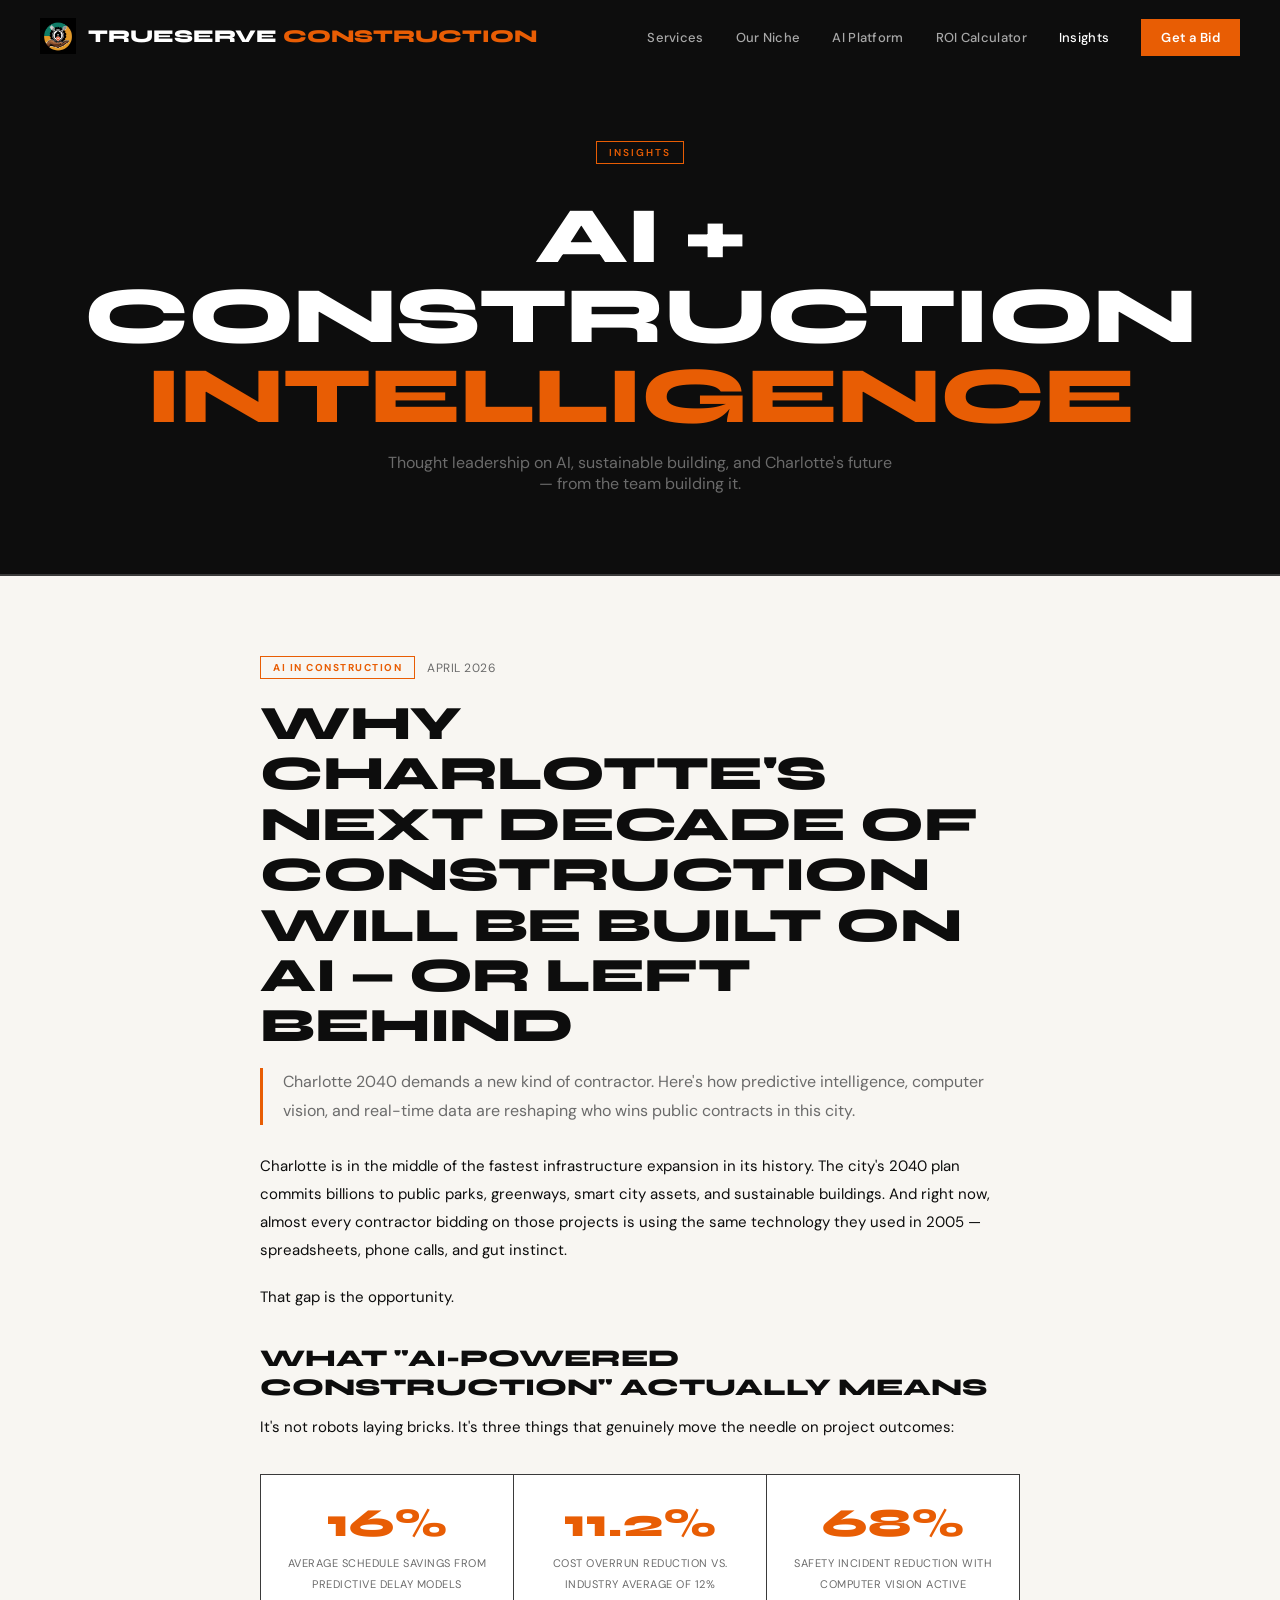
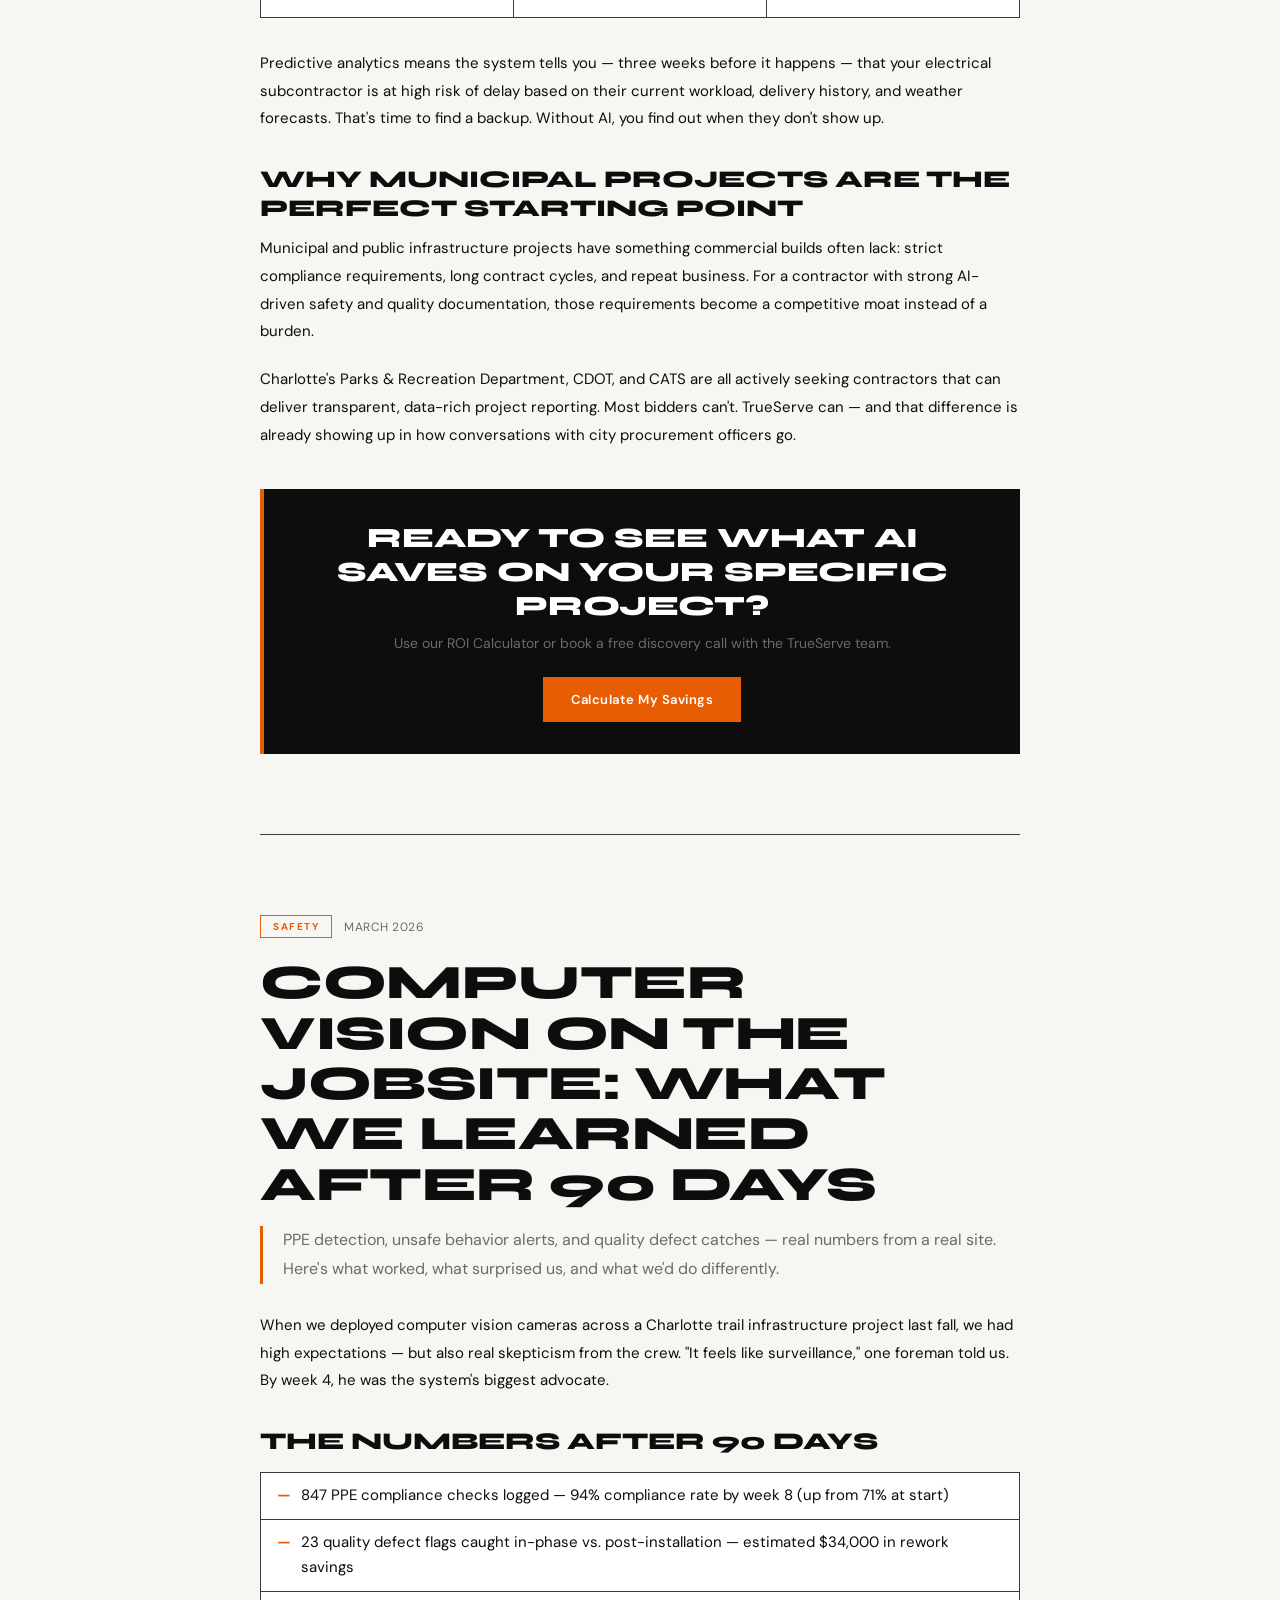
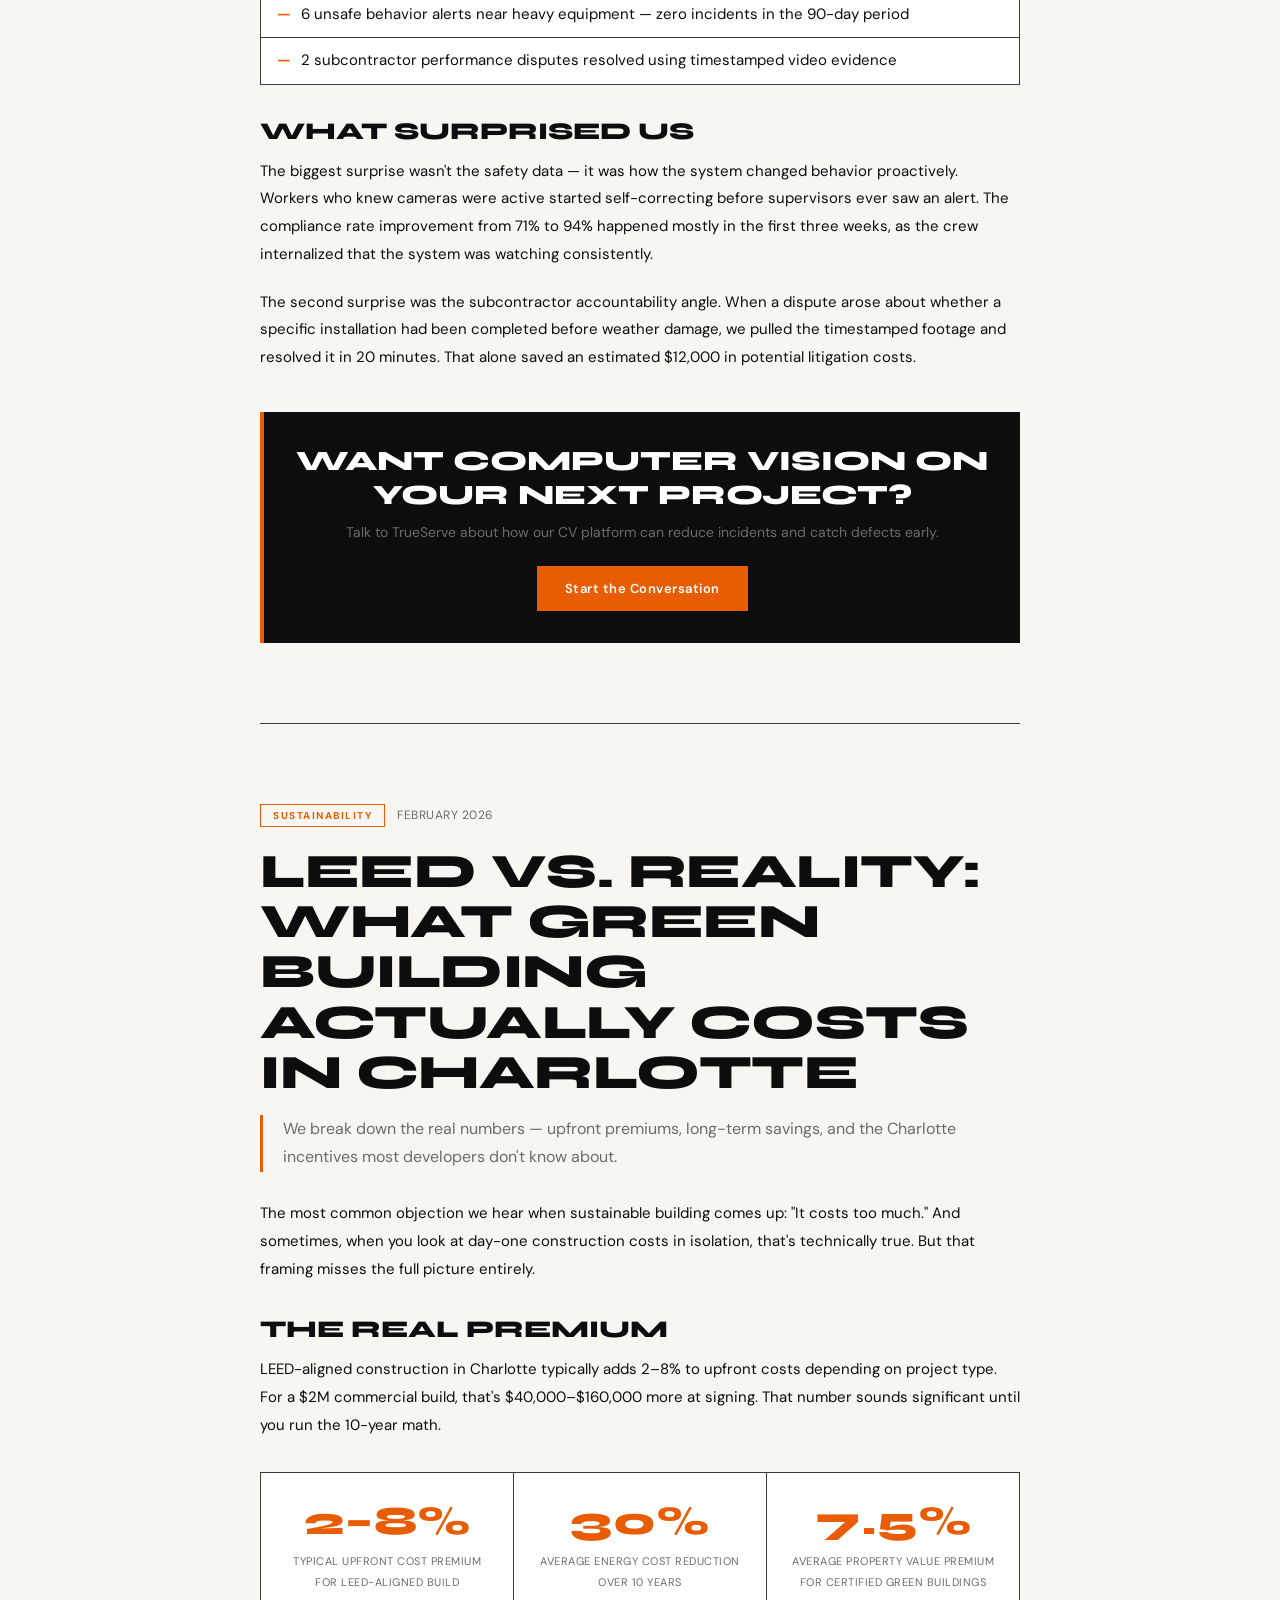
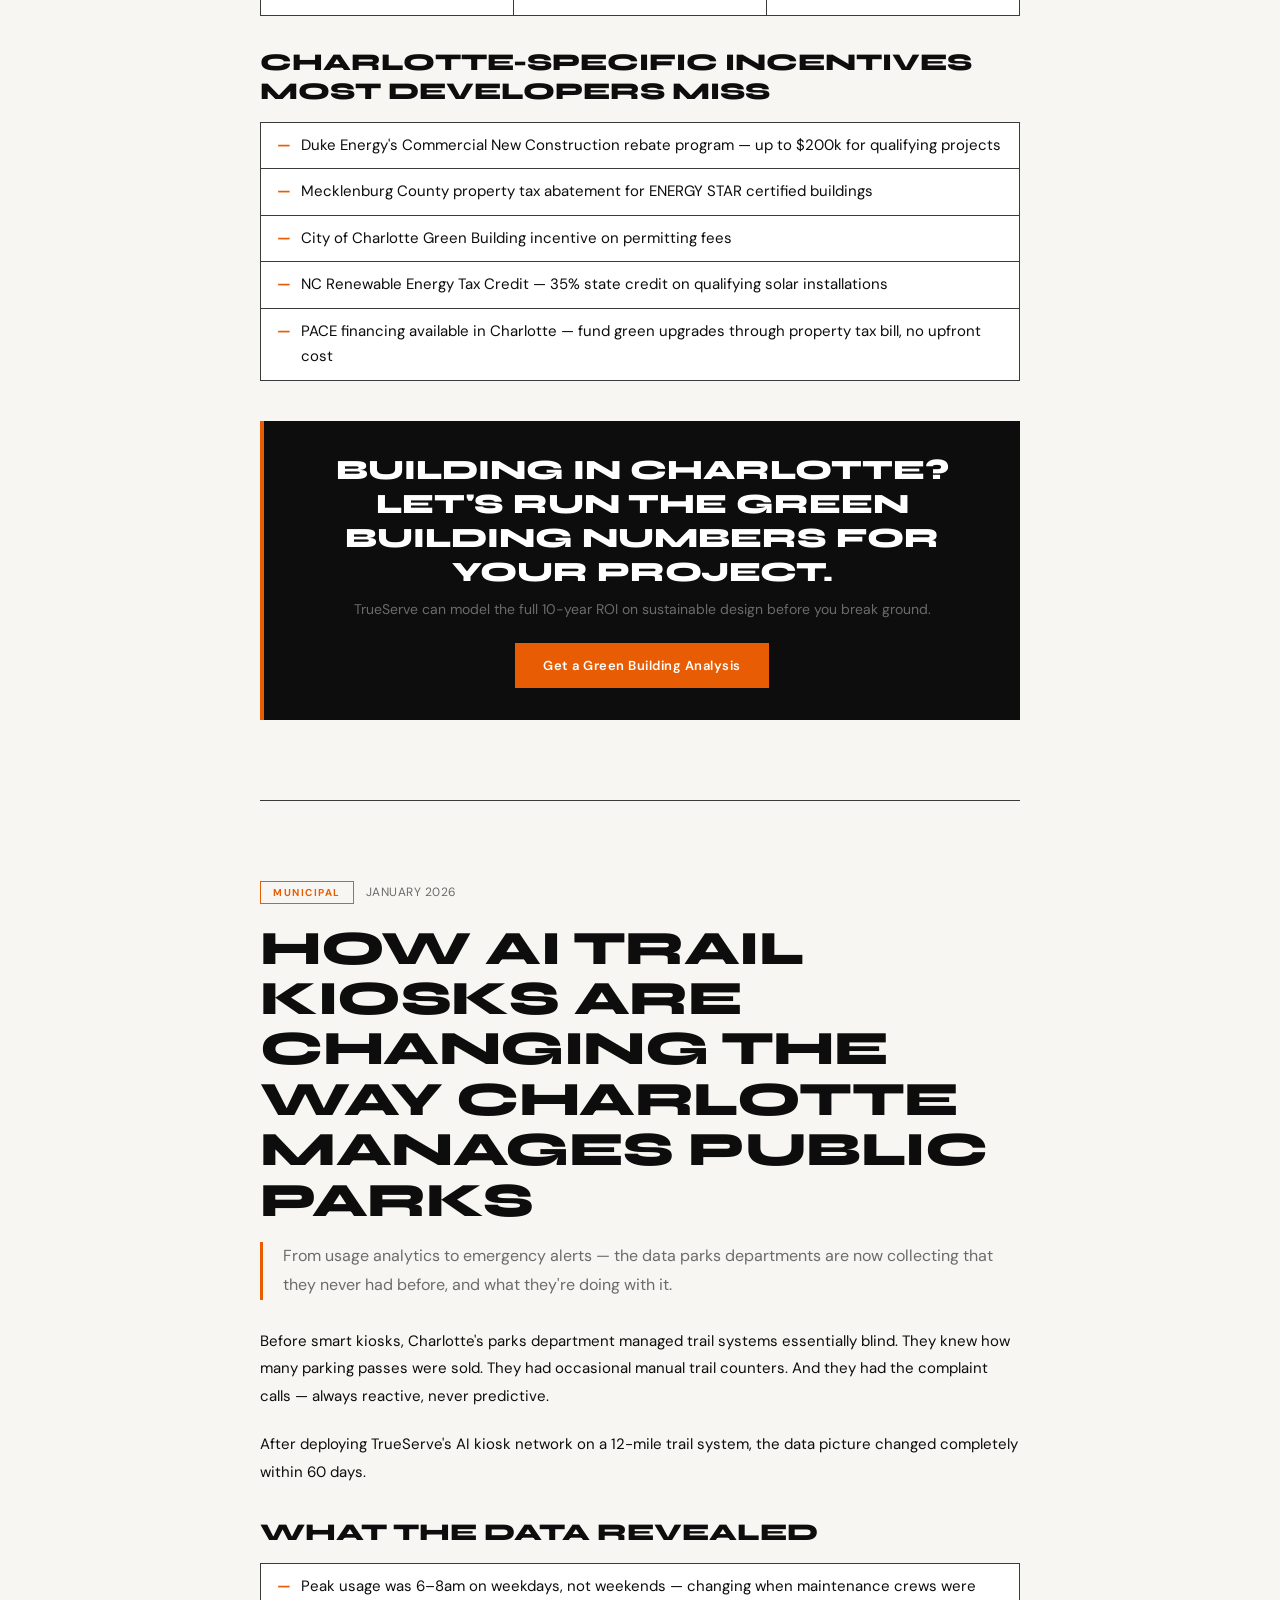
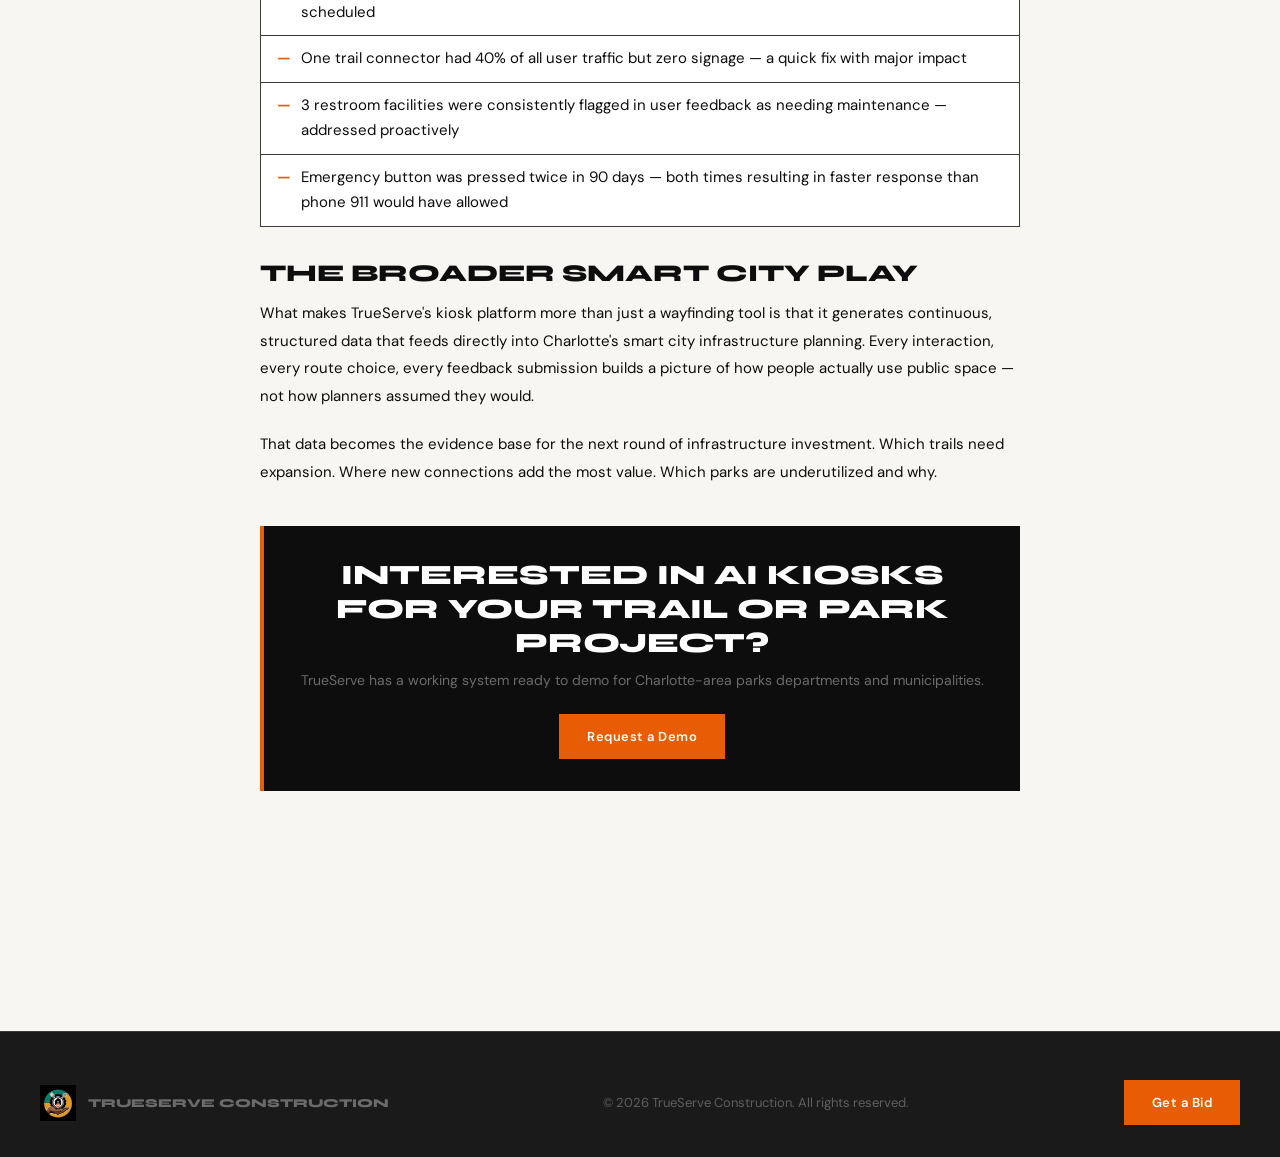
==== commit 480ce34b: "Remove loader, add Three.js 3D hero, swap to Syne + DM Sans fonts - Killed the SVG loader animation " ====
--- a/blog.html
+++ b/blog.html
@@ -7,11 +7,11 @@
   <meta name="description" content="Thought leadership on AI in construction, sustainable building, and Charlotte's infrastructure from TrueServe Construction." />
   <link rel="preconnect" href="https://fonts.googleapis.com" />
   <link rel="preconnect" href="https://fonts.gstatic.com" crossorigin />
-  <link href="https://fonts.googleapis.com/css2?family=Barlow+Condensed:wght@600;700;800;900&family=Inter:wght@300;400;500;600;700&display=swap" rel="stylesheet" />
+  <link href="https://fonts.googleapis.com/css2?family=Syne:wght@700;800&family=DM+Sans:wght@300;400;500;600&display=swap" rel="stylesheet" />
   <link rel="stylesheet" href="styles.css" />
   <style>
     .blog-hero { background: var(--black); padding: 140px 0 80px; text-align: center; border-bottom: 2px solid var(--steel); }
-    .blog-hero h1 { font-family: 'Barlow Condensed', sans-serif; font-size: clamp(48px,7vw,80px); font-weight: 900; color: var(--white); margin: 16px 0; text-transform: uppercase; letter-spacing: -1px; line-height: 1; }
+    .blog-hero h1 { font-family: 'Syne', sans-serif; font-size: clamp(48px,7vw,80px); font-weight: 900; color: var(--white); margin: 16px 0; text-transform: uppercase; letter-spacing: -1px; line-height: 1; }
     .blog-hero p { font-size: 16px; color: var(--mid); max-width: 520px; margin: 0 auto; }
     .blog-page { padding: 80px 0; background: var(--offwhite); }
     .article { max-width: 760px; margin: 0 auto 80px; padding-bottom: 80px; border-bottom: 1px solid var(--steel); }
@@ -19,20 +19,20 @@
     .article-meta { display: flex; align-items: center; gap: 12px; margin-bottom: 20px; }
     .article-cat { font-size: 10px; font-weight: 700; letter-spacing: 1.5px; text-transform: uppercase; color: var(--orange); background: transparent; border: 1px solid var(--orange); padding: 4px 12px; border-radius: 0; }
     .article-date { font-size: 12px; color: var(--mid); text-transform: uppercase; letter-spacing: 0.5px; }
-    .article h2 { font-family: 'Barlow Condensed', sans-serif; font-size: clamp(28px,4vw,48px); font-weight: 900; color: var(--black); line-height: 1.05; margin-bottom: 16px; text-transform: uppercase; letter-spacing: -0.5px; }
+    .article h2 { font-family: 'Syne', sans-serif; font-size: clamp(28px,4vw,48px); font-weight: 900; color: var(--black); line-height: 1.05; margin-bottom: 16px; text-transform: uppercase; letter-spacing: -0.5px; }
     .article .lead { font-size: 16px; color: var(--mid); line-height: 1.8; margin-bottom: 28px; border-left: 3px solid var(--orange); padding-left: 20px; }
     .article p { font-size: 15px; color: var(--black); line-height: 1.85; margin-bottom: 20px; }
-    .article h3 { font-family: 'Barlow Condensed', sans-serif; font-size: 24px; font-weight: 800; color: var(--black); margin: 32px 0 12px; text-transform: uppercase; }
+    .article h3 { font-family: 'Syne', sans-serif; font-size: 24px; font-weight: 800; color: var(--black); margin: 32px 0 12px; text-transform: uppercase; }
     .article-stat-row { display: grid; grid-template-columns: repeat(3,1fr); gap: 1px; margin: 32px 0; background: var(--steel); border: 1px solid var(--steel); }
     .article-stat { background: var(--white); border: none; border-radius: 0; padding: 24px; text-align: center; }
-    .article-stat .num { font-family: 'Barlow Condensed', sans-serif; font-size: 40px; font-weight: 900; color: var(--orange); display: block; margin-bottom: 4px; letter-spacing: 1px; }
+    .article-stat .num { font-family: 'Syne', sans-serif; font-size: 40px; font-weight: 900; color: var(--orange); display: block; margin-bottom: 4px; letter-spacing: 1px; }
     .article-stat .lbl { font-size: 11px; color: var(--mid); line-height: 1.4; text-transform: uppercase; letter-spacing: 0.5px; }
     .article ul { margin: 16px 0 20px 0; padding-left: 0; list-style: none; border: 1px solid var(--steel); }
     .article ul li { font-size: 15px; color: var(--black); line-height: 1.7; padding: 10px 16px 10px 40px; position: relative; border-bottom: 1px solid var(--steel); background: var(--white); }
     .article ul li:last-child { border-bottom: none; }
     .article ul li::before { content: '—'; position: absolute; left: 16px; color: var(--orange); font-weight: 700; }
     .article-cta { background: var(--black); border: none; border-left: 4px solid var(--orange); border-radius: 0; padding: 32px; text-align: center; margin-top: 40px; }
-    .article-cta h4 { font-family: 'Barlow Condensed', sans-serif; font-size: 28px; font-weight: 900; color: var(--white); margin-bottom: 8px; text-transform: uppercase; }
+    .article-cta h4 { font-family: 'Syne', sans-serif; font-size: 28px; font-weight: 900; color: var(--white); margin-bottom: 8px; text-transform: uppercase; }
     .article-cta p { font-size: 14px; color: var(--mid); margin-bottom: 20px; }
   </style>
 </head>
--- a/styles.css
+++ b/styles.css
@@ -1,7 +1,4 @@
-/* ============================================
-   TRUESERVE CONSTRUCTION — INDUSTRIAL REDESIGN
-   ============================================ */
-
+/* ─── RESET & BASE ─── */
 *, *::before, *::after { box-sizing: border-box; margin: 0; padding: 0; }
 
 :root {
@@ -16,79 +13,65 @@
   --white:    #FFFFFF;
   --orange:   #E85D04;
   --orange2:  #C44C00;
-  --green:    #16A34A;
-  --amber:    #D97706;
-  --red:      #DC2626;
-  --radius:   0px;
-  --radius2:  0px;
-  --shadow:   4px 4px 0 var(--steel);
-  --shadow2:  6px 6px 0 var(--black);
 }
 
 html { scroll-behavior: smooth; }
 
 body {
-  font-family: 'Inter', sans-serif;
-  background: var(--white);
-  color: var(--black);
-  line-height: 1.6;
+  font-family: 'DM Sans', sans-serif;
+  background: var(--black);
+  color: var(--white);
   overflow-x: hidden;
 }
 
-.container {
-  max-width: 1200px;
-  margin: 0 auto;
-  padding: 0 24px;
-}
-
-/* ============================================ NAV */
+.container { max-width: 1280px; margin: 0 auto; padding: 0 40px; }
+
+a { text-decoration: none; color: inherit; }
+
+/* ─── NAV ─── */
 #navbar {
   position: fixed;
   top: 0; left: 0; right: 0;
   z-index: 1000;
-  background: var(--black);
-  border-bottom: 2px solid var(--orange);
-  transition: all 0.3s ease;
+  background: transparent;
+  transition: background 0.3s, border-bottom 0.3s;
 }
 
 #navbar.scrolled {
-  background: var(--black);
-  box-shadow: 0 4px 0 var(--orange);
+  background: rgba(13,13,13,0.96);
+  border-bottom: 1px solid var(--steel);
+  backdrop-filter: blur(8px);
 }
 
 .nav-inner {
-  max-width: 1200px;
+  display: flex;
+  align-items: center;
+  justify-content: space-between;
+  height: 72px;
+  padding: 0 40px;
+  max-width: 1280px;
   margin: 0 auto;
-  padding: 0 24px;
-  height: 68px;
-  display: flex;
-  align-items: center;
-  justify-content: space-between;
 }
 
 .logo {
   display: flex;
   align-items: center;
   gap: 12px;
-  text-decoration: none;
 }
 
 .logo-img {
-  width: 36px; height: 36px;
-  border-radius: 0;
-  object-fit: cover;
-  flex-shrink: 0;
-  border: 1px solid var(--steel);
+  width: 36px;
+  height: 36px;
+  object-fit: contain;
 }
 
 .logo-text {
-  font-family: 'Barlow Condensed', sans-serif;
+  font-family: 'Syne', sans-serif;
+  font-size: 18px;
   font-weight: 800;
-  font-size: 20px;
-  color: var(--white);
-  white-space: nowrap;
-  letter-spacing: 1px;
-  text-transform: uppercase;
+  letter-spacing: 0px;
+  text-transform: uppercase;
+  color: var(--white);
 }
 
 .logo-accent { color: var(--orange); }
@@ -96,37 +79,31 @@
 .nav-links {
   display: flex;
   align-items: center;
-  gap: 0;
+  gap: 32px;
   list-style: none;
 }
 
 .nav-links a {
-  color: rgba(255,255,255,0.6);
-  text-decoration: none;
-  font-size: 12px;
-  font-weight: 600;
-  letter-spacing: 0.8px;
-  text-transform: uppercase;
-  padding: 8px 14px;
-  border-radius: 0;
-  transition: all 0.15s;
-  border-right: 1px solid var(--steel);
-}
-
-.nav-links li:first-child a { border-left: 1px solid var(--steel); }
-
-.nav-links a:hover { color: var(--white); background: var(--dark); }
+  font-size: 13px;
+  font-weight: 500;
+  letter-spacing: 0.3px;
+  color: var(--light);
+  transition: color 0.2s;
+}
+
+.nav-links a:hover { color: var(--white); }
 
 .nav-cta {
   background: var(--orange) !important;
   color: var(--white) !important;
-  font-weight: 700 !important;
-  border-color: var(--orange) !important;
-  padding: 8px 20px !important;
-}
-
-.nav-cta:hover { background: var(--orange2) !important; opacity: 1; transform: none; }
-
+  padding: 10px 20px;
+  font-weight: 600 !important;
+  transition: background 0.2s !important;
+}
+
+.nav-cta:hover { background: var(--orange2) !important; }
+
+/* Hamburger */
 .hamburger {
   display: none;
   flex-direction: column;
@@ -136,2927 +113,732 @@
   cursor: pointer;
   padding: 4px;
 }
-
 .hamburger span {
   display: block;
-  width: 24px; height: 2px;
+  width: 24px;
+  height: 2px;
   background: var(--white);
-  border-radius: 0;
-  transition: all 0.3s;
-}
+  transition: transform 0.3s, opacity 0.3s;
+}
+.hamburger.open span:nth-child(1) { transform: translateY(7px) rotate(45deg); }
+.hamburger.open span:nth-child(2) { opacity: 0; }
+.hamburger.open span:nth-child(3) { transform: translateY(-7px) rotate(-45deg); }
 
 .mobile-menu {
   display: none;
   flex-direction: column;
-  padding: 12px 24px 20px;
-  gap: 0;
+  background: var(--dark);
   border-top: 1px solid var(--steel);
-  background: var(--black);
-}
-
+  padding: 16px 40px 24px;
+  gap: 16px;
+}
+.mobile-menu.open { display: flex; }
 .mobile-menu a {
-  color: rgba(255,255,255,0.7);
-  text-decoration: none;
+  font-size: 14px;
+  font-weight: 600;
+  color: var(--light);
+  padding: 8px 0;
+  border-bottom: 1px solid var(--steel);
+}
+
+/* ─── BUTTONS ─── */
+.btn-primary {
+  display: inline-block;
+  background: var(--orange);
+  color: var(--white);
+  font-family: 'DM Sans', sans-serif;
   font-size: 13px;
   font-weight: 600;
-  letter-spacing: 0.8px;
-  text-transform: uppercase;
-  padding: 12px 0;
-  border-bottom: 1px solid var(--dark2);
-}
-
-.mobile-menu.open { display: flex; }
-
-/* ============================================ HERO */
+  letter-spacing: 0.5px;
+  padding: 14px 28px;
+  border: none;
+  cursor: pointer;
+  transition: background 0.2s;
+}
+.btn-primary:hover { background: var(--orange2); }
+
+.btn-outline-dark {
+  display: inline-block;
+  border: 1px solid var(--steel);
+  color: var(--black);
+  font-family: 'DM Sans', sans-serif;
+  font-size: 13px;
+  font-weight: 600;
+  padding: 13px 28px;
+  transition: border-color 0.2s, color 0.2s, background 0.2s;
+}
+.btn-outline-dark:hover { background: var(--black); color: var(--white); border-color: var(--black); }
+
+/* ─── SECTION EYEBROW ─── */
+.section-eyebrow {
+  display: flex;
+  align-items: center;
+  gap: 12px;
+  margin-bottom: 20px;
+}
+.section-eyebrow span {
+  font-size: 11px;
+  font-weight: 600;
+  letter-spacing: 2px;
+  text-transform: uppercase;
+  color: var(--mid);
+}
+.section-eyebrow.light span { color: var(--light); }
+.ey-num {
+  color: var(--orange) !important;
+  font-family: 'Syne', sans-serif;
+  font-size: 14px !important;
+  font-weight: 800 !important;
+}
+
+.section-title {
+  font-family: 'Syne', sans-serif;
+  font-size: clamp(44px, 6vw, 72px);
+  font-weight: 800;
+  text-transform: uppercase;
+  letter-spacing: -1px;
+  line-height: 1;
+  color: var(--black);
+  margin-bottom: 48px;
+}
+.section-title.light { color: var(--white); }
+
+/* ─── FADE-UP ANIMATION ─── */
+.fade-up {
+  opacity: 0;
+  transform: translateY(32px);
+  transition: opacity 0.7s cubic-bezier(0.16,1,0.3,1), transform 0.7s cubic-bezier(0.16,1,0.3,1);
+}
+.fade-up.visible { opacity: 1; transform: translateY(0); }
+
+/* ─── HERO ─── */
 .hero {
   min-height: 100vh;
   background: var(--black);
-  display: grid;
-  grid-template-columns: 1fr 1fr;
-  align-items: center;
-  padding: 100px 60px 60px;
-  gap: 60px;
+  display: flex;
+  align-items: center;
   position: relative;
+  padding-top: 72px;
   overflow: hidden;
 }
 
-.hero-bg {
+/* Three.js canvas */
+#hero-canvas {
   position: absolute;
   inset: 0;
-  pointer-events: none;
-}
-
-.hero-grid {
+  width: 100%;
+  height: 100%;
+  z-index: 0;
+  opacity: 0.55;
+}
+
+/* Subtle grid on top of canvas */
+.hero::before {
+  content: '';
   position: absolute;
   inset: 0;
   background-image:
-    linear-gradient(rgba(255,255,255,0.03) 1px, transparent 1px),
-    linear-gradient(90deg, rgba(255,255,255,0.03) 1px, transparent 1px);
-  background-size: 60px 60px;
-}
-
-.hero-glow { display: none; }
-
-.glow-1, .glow-2 { display: none; }
-
-.hero-content { position: relative; z-index: 2; }
-
-.hero-badge {
-  display: inline-flex;
-  align-items: center;
-  gap: 10px;
-  background: transparent;
-  border: 1px solid var(--orange);
+    linear-gradient(rgba(255,255,255,0.025) 1px, transparent 1px),
+    linear-gradient(90deg, rgba(255,255,255,0.025) 1px, transparent 1px);
+  background-size: 80px 80px;
+  pointer-events: none;
+  z-index: 1;
+}
+
+.hero-inner {
+  position: relative;
+  z-index: 2;
+  padding: 80px 40px;
+  width: 100%;
+  max-width: 1280px;
+  margin: 0 auto;
+}
+
+.hero-eyebrow {
+  font-size: 11px;
+  font-weight: 600;
+  letter-spacing: 3px;
+  text-transform: uppercase;
   color: var(--orange);
-  font-size: 11px;
-  font-weight: 700;
-  letter-spacing: 1.5px;
-  text-transform: uppercase;
-  padding: 6px 16px;
-  border-radius: 0;
   margin-bottom: 32px;
 }
 
-.badge-dot {
-  width: 6px; height: 6px;
-  background: var(--orange);
-  border-radius: 0;
-  animation: none;
-}
-
 .hero-title {
-  font-family: 'Barlow Condensed', sans-serif;
-  font-size: clamp(52px, 7vw, 96px);
-  font-weight: 900;
-  line-height: 0.95;
-  color: var(--white);
-  margin-bottom: 28px;
-  letter-spacing: -1px;
-  text-transform: uppercase;
-}
-
-.gradient-text {
-  color: var(--orange);
-  background: none;
-  -webkit-background-clip: unset;
-  -webkit-text-fill-color: var(--orange);
-  background-clip: unset;
-}
-
-.gradient-text-green {
-  color: var(--white);
-  background: none;
-  -webkit-background-clip: unset;
-  -webkit-text-fill-color: var(--white);
-  background-clip: unset;
-}
-
-.gradient-text-gold {
-  color: var(--orange);
-  background: none;
-  -webkit-background-clip: unset;
-  -webkit-text-fill-color: var(--orange);
-  background-clip: unset;
+  font-family: 'Syne', sans-serif;
+  font-size: clamp(72px, 11vw, 148px);
+  font-weight: 800;
+  text-transform: uppercase;
+  letter-spacing: -3px;
+  line-height: 0.92;
+  margin-bottom: 48px;
+  display: flex;
+  flex-direction: column;
+}
+
+.reveal-wrap { overflow: hidden; }
+
+.reveal-text {
+  display: block;
+  color: var(--white);
+  animation: slideUp 0.8s cubic-bezier(0.16,1,0.3,1) both;
+}
+.rt-d2 { animation-delay: 0.1s; }
+.rt-d3 { animation-delay: 0.2s; }
+
+@keyframes slideUp {
+  from { transform: translateY(110%); opacity: 0; }
+  to   { transform: translateY(0);    opacity: 1; }
+}
+
+.hero-accent { color: var(--orange); }
+
+.hero-bottom {
+  display: flex;
+  align-items: center;
+  gap: 40px;
+  flex-wrap: wrap;
+  margin-bottom: 80px;
+  animation: fadeIn 0.7s ease 0.5s both;
+}
+
+@keyframes fadeIn {
+  from { opacity: 0; transform: translateY(12px); }
+  to   { opacity: 1; transform: translateY(0); }
 }
 
 .hero-sub {
   font-size: 16px;
-  color: rgba(255,255,255,0.5);
-  max-width: 480px;
-  margin-bottom: 40px;
-  line-height: 1.8;
-  font-weight: 400;
-}
-
-.hero-actions {
-  display: flex;
-  gap: 0;
-  flex-wrap: wrap;
-  margin-bottom: 56px;
-}
-
-.btn-primary {
-  display: inline-flex;
-  align-items: center;
-  gap: 8px;
-  background: var(--orange);
-  color: var(--white);
-  font-weight: 700;
-  font-size: 13px;
-  letter-spacing: 1px;
-  text-transform: uppercase;
-  padding: 16px 32px;
-  border-radius: 0;
-  text-decoration: none;
-  transition: all 0.15s;
-  border: 2px solid var(--orange);
-  cursor: pointer;
-}
-
-.btn-primary:hover { background: var(--orange2); border-color: var(--orange2); transform: none; box-shadow: none; }
-
-.btn-primary.full-width { width: 100%; justify-content: center; }
-
-.btn-ghost {
-  display: inline-flex;
-  align-items: center;
-  gap: 8px;
-  background: transparent;
-  border: 2px solid var(--steel);
-  color: rgba(255,255,255,0.7);
-  font-weight: 700;
-  font-size: 13px;
-  letter-spacing: 1px;
-  text-transform: uppercase;
-  padding: 16px 32px;
-  border-radius: 0;
-  text-decoration: none;
-  transition: all 0.15s;
-}
-
-.btn-ghost:hover { background: var(--dark); color: var(--white); border-color: var(--white); }
-
-.btn-outline {
-  display: inline-flex;
-  align-items: center;
-  gap: 8px;
-  background: transparent;
-  border: 2px solid var(--orange);
-  color: var(--orange);
-  font-weight: 700;
-  font-size: 13px;
-  letter-spacing: 1px;
-  text-transform: uppercase;
-  padding: 14px 32px;
-  border-radius: 0;
-  text-decoration: none;
-  transition: all 0.15s;
-}
-
-.btn-outline:hover { background: var(--orange); color: var(--white); }
+  font-weight: 300;
+  color: var(--light);
+  line-height: 1.7;
+  max-width: 420px;
+}
 
 .hero-stats {
   display: flex;
-  align-items: stretch;
   gap: 0;
   border: 1px solid var(--steel);
-}
-
-.stat {
-  text-align: center;
-  padding: 16px 28px;
+  animation: fadeIn 0.7s ease 0.7s both;
+}
+
+.hero-stat {
+  display: flex;
+  flex-direction: column;
+  align-items: center;
+  padding: 20px 36px;
   border-right: 1px solid var(--steel);
 }
-
-.stat:last-child { border-right: none; }
-
-.stat-num {
-  display: block;
-  font-family: 'Barlow Condensed', sans-serif;
-  font-size: 32px;
-  font-weight: 900;
+.hero-stat:last-child { border-right: none; }
+
+.hs-num {
+  font-family: 'Syne', sans-serif;
+  font-size: 40px;
+  font-weight: 800;
+  color: var(--white);
+  line-height: 1;
+}
+.hs-suffix { font-family: 'Syne', sans-serif; font-size: 26px; font-weight: 800; color: var(--orange); }
+.hs-label { font-size: 10px; font-weight: 500; color: var(--mid); text-transform: uppercase; letter-spacing: 1px; margin-top: 4px; }
+
+.hero-diag {
+  position: absolute;
+  bottom: -1px;
+  left: 0;
+  right: 0;
+  height: 120px;
+  background: var(--concrete);
+  clip-path: polygon(0 100%, 100% 0, 100% 100%);
+  z-index: 3;
+}
+
+/* ─── SERVICES ─── */
+.section-services {
+  background: var(--concrete);
+  padding: 100px 0 140px;
+  position: relative;
+}
+
+.services-list { display: flex; flex-direction: column; }
+
+.service-row {
+  display: flex;
+  align-items: center;
+  gap: 32px;
+  padding: 28px 0;
+  border-bottom: 1px solid var(--steel);
+  color: var(--black);
+  position: relative;
+  transition: padding-left 0.3s;
+}
+.service-row:first-child { border-top: 1px solid var(--steel); }
+.service-row::before {
+  content: '';
+  position: absolute;
+  left: 0;
+  top: 0;
+  bottom: 0;
+  width: 3px;
+  background: var(--orange);
+  transform: scaleY(0);
+  transition: transform 0.25s cubic-bezier(0.16,1,0.3,1);
+}
+.service-row:hover { padding-left: 16px; }
+.service-row:hover::before { transform: scaleY(1); }
+
+.sr-num {
+  font-family: 'Syne', sans-serif;
+  font-size: 13px;
+  font-weight: 800;
   color: var(--orange);
   letter-spacing: 1px;
-}
-
-.stat-label {
-  display: block;
-  font-size: 10px;
-  color: rgba(255,255,255,0.35);
-  font-weight: 600;
-  letter-spacing: 1px;
-  text-transform: uppercase;
-  margin-top: 2px;
-}
-
-.stat-divider { display: none; }
-
-/* HERO VISUAL — Blueprint Style */
-.hero-visual {
-  position: relative;
-  z-index: 2;
-  display: flex;
-  justify-content: center;
-  align-items: flex-end;
-}
-
-.city-graphic {
-  position: relative;
-  width: 360px;
-  height: 320px;
-}
-
-.building {
+  min-width: 36px;
+}
+
+.sr-body { flex: 1; }
+.sr-body h3 {
+  font-family: 'Syne', sans-serif;
+  font-size: 22px;
+  font-weight: 800;
+  text-transform: uppercase;
+  letter-spacing: -0.3px;
+  margin-bottom: 4px;
+}
+.sr-body p { font-size: 14px; font-weight: 300; color: var(--mid); line-height: 1.6; }
+
+.sr-arrow {
+  font-size: 20px;
+  color: var(--mid);
+  transition: color 0.2s, transform 0.2s;
+}
+.service-row:hover .sr-arrow { color: var(--orange); transform: translateX(4px); }
+
+.services-footer { margin-top: 48px; }
+
+.services-diag {
   position: absolute;
-  bottom: 0;
-  background: transparent;
-  border: 1px solid rgba(255,255,255,0.15);
-  border-bottom: none;
-  border-radius: 0;
-}
-
-.b1 { left: 0;    width: 55px;  height: 180px; }
-.b2 { left: 65px; width: 65px;  height: 240px; border-color: rgba(232,93,4,0.4); }
-.b3 { left: 145px; width: 80px; height: 300px; border-color: rgba(255,255,255,0.25); }
-.b4 { left: 240px; width: 55px; height: 200px; }
-.b5 { left: 305px; width: 55px; height: 140px; border-color: rgba(232,93,4,0.3); }
-.b6 { left: 18px;  width: 38px; height: 110px; opacity: 0.4; }
-
-.b1::after, .b2::after, .b3::after, .b4::after, .b5::after {
-  content: '';
-  position: absolute;
-  inset: 10px;
-  background: repeating-linear-gradient(
-    transparent,
-    transparent 14px,
-    rgba(255,255,255,0.04) 14px,
-    rgba(255,255,255,0.04) 16px
-  );
-}
-
-.ai-pulse {
-  position: absolute;
-  top: 50%; left: 50%;
-  transform: translate(-50%, -60%);
-  width: 10px; height: 10px;
-  background: var(--orange);
-  border-radius: 0;
-  box-shadow: none;
-  animation: none;
-  z-index: 10;
-}
-
-.ai-ring {
-  position: absolute;
-  top: 50%; left: 50%;
-  border-radius: 0;
-  border: 1px solid rgba(232,93,4,0.2);
-  transform: translate(-50%, -60%) scale(0);
-  animation: ringExpand 3s infinite;
-}
-
-.r1 { width: 60px; height: 60px; animation-delay: 0s; }
-.r2 { width: 100px; height: 100px; animation-delay: 0.8s; }
-.r3 { width: 140px; height: 140px; animation-delay: 1.6s; }
-
-@keyframes ringExpand {
-  0% { transform: translate(-50%, -60%) scale(0); opacity: 1; }
-  100% { transform: translate(-50%, -60%) scale(1); opacity: 0; }
-}
-
-.data-line {
-  position: absolute;
-  height: 1px;
-  background: linear-gradient(90deg, transparent, rgba(232,93,4,0.3), transparent);
-  animation: dataFlow 4s infinite linear;
-}
-
-.dl1 { width: 100%; top: 30%; animation-delay: 0s; }
-.dl2 { width: 80%; top: 50%; left: 10%; animation-delay: 1.3s; }
-.dl3 { width: 60%; top: 70%; left: 20%; animation-delay: 2.6s; }
-
-@keyframes dataFlow {
-  0% { opacity: 0; transform: translateX(-20px); }
-  50% { opacity: 1; }
-  100% { opacity: 0; transform: translateX(20px); }
-}
-
-/* ============================================ VALUE STRIP */
-.value-strip {
-  background: var(--dark);
-  border-top: none;
-  border-bottom: 2px solid var(--steel);
-  padding: 36px 0;
-}
-
-.value-grid {
+  bottom: -1px;
+  left: 0;
+  right: 0;
+  height: 120px;
+  background: var(--black);
+  clip-path: polygon(0 100%, 100% 0, 100% 100%);
+}
+
+/* ─── PROJECTS ─── */
+.section-projects {
+  background: var(--black);
+  padding: 100px 0 0;
+}
+
+.projects-grid {
   display: grid;
-  grid-template-columns: repeat(6, 1fr);
-  gap: 0;
-}
-
-.value-item {
-  display: flex;
-  align-items: center;
-  gap: 12px;
-  padding: 0 20px;
-  border-right: 1px solid var(--steel);
-}
-
-.value-item:last-child { border-right: none; }
-
-.value-icon {
-  font-size: 20px;
-  flex-shrink: 0;
-}
-
-.value-item strong {
-  display: block;
-  font-size: 12px;
-  font-weight: 700;
-  color: var(--white);
-  margin-bottom: 2px;
-  text-transform: uppercase;
-  letter-spacing: 0.5px;
-}
-
-.value-item span {
-  font-size: 11px;
-  color: var(--mid);
-}
-
-/* ============================================ SECTIONS */
-.section {
-  padding: 100px 0;
-}
-
-.dark-section {
-  background: var(--black);
-}
-
-.dark-section + .dark-section {
-  border-top: 1px solid var(--steel);
-}
-
-.section-header {
-  text-align: center;
-  max-width: 680px;
-  margin: 0 auto 64px;
-}
-
-.section-header h2 {
-  font-family: 'Barlow Condensed', sans-serif;
-  font-size: clamp(36px, 5vw, 64px);
-  font-weight: 900;
-  line-height: 1.0;
-  color: var(--black);
-  margin: 16px 0 20px;
-  text-transform: uppercase;
-  letter-spacing: -0.5px;
-}
-
-.section-header.light h2 { color: var(--white); }
-
-.section-header p {
-  font-size: 15px;
-  color: var(--mid);
-  line-height: 1.8;
-}
-
-.section-tag {
-  display: inline-block;
-  font-size: 11px;
-  font-weight: 700;
-  letter-spacing: 2px;
-  text-transform: uppercase;
-  color: var(--orange);
-  background: transparent;
-  border: none;
-  border-left: 3px solid var(--orange);
-  padding: 2px 0 2px 10px;
-  border-radius: 0;
-}
-
-.tag-blue  { color: var(--orange); border-left-color: var(--orange); background: transparent; }
-.tag-green { color: var(--orange); border-left-color: var(--orange); background: transparent; }
-.tag-gold  { color: var(--orange); border-left-color: var(--orange); background: transparent; }
-
-/* ============================================ SERVICES */
-.services-grid {
-  display: grid;
-  grid-template-columns: repeat(3, 1fr);
-  gap: 1px;
-  background: var(--steel);
-  border: 1px solid var(--steel);
-}
-
-.service-card {
-  background: var(--offwhite);
-  border: none;
-  border-radius: 0;
-  padding: 36px 32px;
-  transition: all 0.2s;
+  grid-template-columns: 1fr 1fr;
+  grid-template-rows: 320px 320px;
+  gap: 2px;
+  margin-top: 60px;
+}
+
+.proj-cell {
   position: relative;
   overflow: hidden;
-}
-
-.service-card::before {
-  content: '';
+  cursor: pointer;
+}
+
+.pc-tall { grid-row: span 2; }
+
+.proj-bg {
   position: absolute;
-  top: 0; left: 0; right: 0;
-  height: 3px;
-  background: var(--orange);
-  opacity: 0;
-  transition: opacity 0.2s;
-}
-
-.service-card:hover { background: var(--concrete); transform: none; box-shadow: none; border-color: transparent; }
-.service-card:hover::before { opacity: 1; }
-
-.service-card.featured {
-  background: var(--black);
-  border: none;
-  color: var(--white);
-}
-
-.service-card.featured::before { opacity: 1; }
-.service-card.featured h3 { color: var(--white); }
-.service-card.featured p { color: var(--light); }
-.service-card.featured ul li { color: rgba(255,255,255,0.65); }
-
-.service-icon {
-  font-size: 28px;
-  margin-bottom: 20px;
-}
-
-.service-card h3 {
-  font-family: 'Barlow Condensed', sans-serif;
-  font-size: 22px;
-  font-weight: 800;
-  color: var(--black);
-  margin-bottom: 12px;
-  text-transform: uppercase;
-  letter-spacing: 0.5px;
-}
-
-.service-card p {
-  font-size: 14px;
-  color: var(--mid);
-  line-height: 1.7;
-  margin-bottom: 16px;
-}
-
-.service-card ul {
-  list-style: none;
-  margin-bottom: 24px;
-}
-
-.service-card ul li {
-  font-size: 13px;
-  color: var(--steel);
-  padding: 5px 0;
-  display: flex;
-  align-items: center;
-  gap: 8px;
-  border-bottom: 1px solid rgba(0,0,0,0.06);
-}
-
-.service-card.featured ul li {
-  color: rgba(255,255,255,0.55);
-  border-bottom-color: rgba(255,255,255,0.06);
-}
-
-.service-card ul li::before {
-  content: '—';
-  color: var(--orange);
-  font-weight: 700;
-}
-
-.service-link {
-  font-size: 12px;
-  font-weight: 700;
-  letter-spacing: 1px;
-  text-transform: uppercase;
-  color: var(--orange);
-  text-decoration: none;
-  transition: gap 0.15s;
-}
-
-.service-link:hover { text-decoration: underline; }
-
-/* ============================================ AI SOLUTIONS */
-.ai-showcase {
-  display: grid;
-  grid-template-columns: 1.1fr 1fr;
-  gap: 40px;
-  margin-bottom: 48px;
-  align-items: start;
-}
-
-.main-ai {
-  background: var(--dark);
-  border: 1px solid var(--steel);
-  border-radius: 0;
-  padding: 40px;
-}
-
-.ai-badge {
-  display: inline-block;
-  font-size: 10px;
-  font-weight: 700;
-  letter-spacing: 2px;
-  text-transform: uppercase;
-  color: var(--orange);
-  background: transparent;
-  border: none;
-  border-left: 3px solid var(--orange);
-  padding: 2px 0 2px 10px;
-  border-radius: 0;
-  margin-bottom: 16px;
-}
-
-.ai-card-header h3 {
-  font-family: 'Barlow Condensed', sans-serif;
-  font-size: 32px;
-  font-weight: 900;
-  color: var(--white);
-  margin-bottom: 12px;
-  text-transform: uppercase;
-}
-
-.ai-card-header p {
-  font-size: 14px;
-  color: var(--mid);
-  line-height: 1.7;
-  margin-bottom: 28px;
-}
-
-/* KIOSK DEMO */
-.kiosk-demo {
-  display: flex;
-  justify-content: center;
-}
-
-.kiosk-screen {
-  width: 100%;
-  max-width: 320px;
-  background: var(--dark);
-  border: 1px solid var(--steel);
-  border-radius: 0;
-  overflow: hidden;
-  font-size: 12px;
-}
-
-.kiosk-header-bar {
-  display: flex;
-  justify-content: space-between;
-  align-items: center;
-  padding: 10px 16px;
-  background: var(--black);
-  color: var(--orange);
-  font-weight: 700;
-  font-size: 10px;
-  letter-spacing: 1px;
-  text-transform: uppercase;
-  border-bottom: 1px solid var(--steel);
-}
-
-.kiosk-dot {
-  width: 8px; height: 8px;
-  background: var(--green);
-  border-radius: 0;
-  box-shadow: none;
-}
-
-.kiosk-body {
-  display: grid;
-  grid-template-columns: 1.4fr 1fr;
-  gap: 12px;
-  padding: 16px;
-}
-
-.kiosk-map {
-  background: rgba(0,0,0,0.5);
-  border-radius: 0;
-  height: 120px;
-  position: relative;
-  overflow: hidden;
-  border: 1px solid var(--steel);
-}
-
-.trail-line {
+  inset: 0;
+  background-size: cover;
+  background-position: center;
+  transition: transform 0.6s cubic-bezier(0.16,1,0.3,1);
+}
+
+.proj-cell:hover .proj-bg { transform: scale(1.05); }
+
+.pb-1 { background-color: #1a2a1a; background-image: repeating-linear-gradient(45deg, rgba(232,93,4,0.06) 0, rgba(232,93,4,0.06) 1px, transparent 0, transparent 50%); background-size: 24px 24px; }
+.pb-2 { background-color: #1a1a2a; background-image: repeating-linear-gradient(-45deg, rgba(232,93,4,0.06) 0, rgba(232,93,4,0.06) 1px, transparent 0, transparent 50%); background-size: 24px 24px; }
+.pb-3 { background-color: #2a1a1a; background-image: repeating-linear-gradient(45deg, rgba(232,93,4,0.06) 0, rgba(232,93,4,0.06) 1px, transparent 0, transparent 50%); background-size: 24px 24px; }
+.pb-4 { background-color: #1a2424; background-image: repeating-linear-gradient(-45deg, rgba(232,93,4,0.06) 0, rgba(232,93,4,0.06) 1px, transparent 0, transparent 50%); background-size: 24px 24px; }
+
+.proj-overlay {
   position: absolute;
-  height: 1px;
-  background: var(--orange);
-  border-radius: 0;
-  opacity: 0.5;
-}
-
-.tl1 { width: 80%; top: 35%; left: 10%; transform: rotate(15deg); }
-.tl2 { width: 60%; top: 55%; left: 20%; transform: rotate(-10deg); }
-.tl3 { width: 40%; top: 70%; left: 35%; }
-
-.trail-dot {
-  position: absolute;
-  width: 5px; height: 5px;
-  background: var(--white);
-  border-radius: 0;
-}
-
-.td1 { top: 30%; left: 15%; }
-.td2 { top: 55%; left: 50%; }
-.td3 { top: 65%; left: 70%; }
-
-.you-are-here {
-  position: absolute;
-  top: 40%; left: 40%;
-  font-size: 14px;
-  filter: none;
-  animation: bounce 1.5s infinite;
-}
-
-@keyframes bounce {
-  0%, 100% { transform: translateY(0); }
-  50% { transform: translateY(-4px); }
-}
-
-.kiosk-info { display: flex; flex-direction: column; gap: 8px; }
-
-.kiosk-stat-row {
-  display: flex;
-  justify-content: space-between;
-  align-items: center;
-  padding: 5px 0;
-  border-bottom: 1px solid var(--steel);
-}
-
-.k-label { color: var(--mid); font-size: 11px; }
-.k-val { color: var(--white); font-weight: 700; font-size: 12px; }
-.k-val.easy { color: var(--green); }
-
-.kiosk-footer-bar {
-  display: flex;
-  justify-content: space-around;
-  padding: 8px 16px;
-  background: var(--black);
-  color: var(--mid);
-  font-size: 10px;
-  letter-spacing: 0.5px;
-  border-top: 1px solid var(--steel);
-}
-
-.ai-features-list {
+  inset: 0;
+  background: linear-gradient(to top, rgba(13,13,13,0.92) 0%, rgba(13,13,13,0.3) 60%, transparent 100%);
   display: flex;
   flex-direction: column;
-  gap: 1px;
-  background: var(--steel);
-}
-
-.ai-feat {
-  display: flex;
-  gap: 16px;
-  padding: 20px;
-  background: var(--dark2);
-  border: none;
-  border-radius: 0;
-  transition: all 0.15s;
-}
-
-.ai-feat:hover { background: var(--dark); border-color: transparent; }
-
-.ai-feat-icon {
-  font-size: 22px;
-  flex-shrink: 0;
-  width: 40px; height: 40px;
-  background: var(--steel);
-  border-radius: 0;
-  display: flex;
-  align-items: center;
-  justify-content: center;
-}
-
-.ai-feat h4 {
-  font-size: 13px;
-  font-weight: 700;
-  color: var(--white);
-  margin-bottom: 4px;
-  text-transform: uppercase;
-  letter-spacing: 0.5px;
-}
-
-.ai-feat p {
-  font-size: 12px;
-  color: var(--mid);
-  line-height: 1.5;
-}
-
-.ai-other-grid {
-  display: grid;
-  grid-template-columns: repeat(4, 1fr);
-  gap: 1px;
-  background: var(--steel);
-}
-
-.ai-other-card {
-  background: var(--dark);
-  border: none;
-  border-radius: 0;
-  padding: 32px 24px;
-  text-align: center;
-  transition: all 0.2s;
-}
-
-.ai-other-card:hover { background: var(--dark2); border-color: transparent; transform: none; }
-
-.ao-icon {
-  font-size: 32px;
-  margin-bottom: 14px;
-}
-
-.ai-other-card h4 {
-  font-family: 'Barlow Condensed', sans-serif;
-  font-size: 18px;
-  font-weight: 800;
-  color: var(--white);
-  margin-bottom: 10px;
-  text-transform: uppercase;
-}
-
-.ai-other-card p {
-  font-size: 13px;
-  color: var(--mid);
-  line-height: 1.6;
-}
-
-/* ============================================ AI PLATFORM TABS */
-.platform-tabs {
-  display: flex;
-  gap: 0;
-  flex-wrap: wrap;
-  justify-content: center;
-  margin-bottom: 40px;
-  border: 1px solid var(--steel);
-}
-
-.ptab {
-  background: var(--dark);
-  border: none;
-  border-right: 1px solid var(--steel);
-  color: var(--mid);
-  font-family: 'Inter', sans-serif;
-  font-size: 11px;
-  font-weight: 600;
-  letter-spacing: 0.8px;
-  text-transform: uppercase;
-  padding: 12px 20px;
-  border-radius: 0;
-  cursor: pointer;
-  transition: all 0.15s;
-}
-
-.ptab:last-child { border-right: none; }
-.ptab:hover { background: var(--dark2); color: var(--white); }
-
-.ptab.active {
-  background: var(--orange);
-  border-color: var(--orange);
-  color: var(--white);
-  box-shadow: none;
-}
-
-.platform-panel { display: none; }
-.platform-panel.active { display: block; }
-
-.panel-split {
-  display: grid;
-  grid-template-columns: 1fr 1fr;
-  gap: 56px;
-  align-items: start;
-}
-
-.panel-content h3 {
-  font-family: 'Barlow Condensed', sans-serif;
-  font-size: 36px;
-  font-weight: 900;
-  color: var(--white);
-  line-height: 1.05;
-  margin-bottom: 16px;
-  text-transform: uppercase;
-}
-
-.panel-content > p {
-  font-size: 15px;
-  color: var(--mid);
-  line-height: 1.8;
-  margin-bottom: 32px;
-}
-
-.predict-features { display: flex; flex-direction: column; gap: 1px; background: var(--steel); }
-
-.pf-item {
-  display: flex;
-  gap: 16px;
-  align-items: flex-start;
-  padding: 20px;
-  background: var(--dark);
-  border: none;
-  border-radius: 0;
-  transition: all 0.15s;
-}
-
-.pf-item:hover { background: var(--dark2); border-color: transparent; }
-
-.pf-icon {
-  width: 40px; height: 40px;
-  border-radius: 0;
-  font-size: 18px;
-  display: flex; align-items: center; justify-content: center;
-  flex-shrink: 0;
-}
-
-.risk-high { background: rgba(220,38,38,0.15); border: 1px solid rgba(220,38,38,0.3); }
-.risk-med  { background: rgba(215,119,6,0.15); border: 1px solid rgba(215,119,6,0.3); }
-.risk-low  { background: rgba(22,163,74,0.15); border: 1px solid rgba(22,163,74,0.3); }
-
-.pf-item h4 {
-  font-size: 13px;
-  font-weight: 700;
-  color: var(--white);
-  margin-bottom: 5px;
-  text-transform: uppercase;
-  letter-spacing: 0.5px;
-}
-
-.pf-item p {
-  font-size: 13px;
-  color: var(--mid);
-  line-height: 1.6;
-}
-
-/* PREDICT DASHBOARD */
-.predict-dashboard, .cv-dashboard, .benchmark-dashboard {
-  background: var(--dark);
-  border: 1px solid var(--steel);
-  border-radius: 0;
-  overflow: hidden;
-}
-
-.dash-header {
-  display: flex;
-  justify-content: space-between;
-  align-items: center;
-  padding: 14px 20px;
-  background: var(--black);
-  border-bottom: 1px solid var(--steel);
-}
-
-.dash-title { font-size: 11px; font-weight: 700; color: var(--white); letter-spacing: 1px; text-transform: uppercase; }
-
-.dash-live {
-  display: flex;
-  align-items: center;
-  gap: 6px;
+  justify-content: flex-end;
+  padding: 32px;
+  transition: background 0.4s;
+}
+.proj-cell:hover .proj-overlay { background: linear-gradient(to top, rgba(13,13,13,0.96) 0%, rgba(13,13,13,0.5) 70%, transparent 100%); }
+
+.proj-cat {
   font-size: 10px;
   font-weight: 600;
-  color: var(--green);
-  letter-spacing: 1px;
-  text-transform: uppercase;
-}
-
-.live-dot {
-  width: 7px; height: 7px;
-  background: var(--green);
-  border-radius: 0;
-  box-shadow: none;
-  animation: pulse 2s infinite;
-}
-
-@keyframes pulse {
-  0%, 100% { opacity: 1; }
-  50% { opacity: 0.4; }
-}
-
-.risk-meters { padding: 16px 20px; display: flex; flex-direction: column; gap: 10px; }
-
-.risk-row {
-  display: grid;
-  grid-template-columns: 120px 1fr 48px;
-  align-items: center;
-  gap: 10px;
-}
-
-.rr-label { font-size: 11px; color: var(--mid); text-transform: uppercase; letter-spacing: 0.5px; }
-
-.risk-bar-wrap {
-  background: var(--steel);
-  border-radius: 0;
-  height: 6px;
-  overflow: hidden;
-}
-
-.risk-bar {
-  height: 100%;
-  border-radius: 0;
-  transition: width 1s ease;
-}
-
-.rb-good   { background: var(--green); }
-.rb-warn   { background: var(--amber); }
-.rb-danger { background: var(--red); }
-
-.rr-val { font-size: 11px; font-weight: 700; text-align: right; font-family: 'Barlow Condensed', sans-serif; }
-.rr-val.good   { color: var(--green); }
-.rr-val.warn   { color: var(--amber); }
-.rr-val.danger { color: var(--red); }
-
-.dash-alert {
-  margin: 0 20px 14px;
-  display: flex;
-  gap: 10px;
-  align-items: flex-start;
-  padding: 10px 14px;
-  background: rgba(220,38,38,0.08);
-  border: 1px solid rgba(220,38,38,0.3);
-  border-radius: 0;
-  font-size: 12px;
-  color: rgba(255,255,255,0.65);
-  line-height: 1.5;
-}
-
-.alert-icon { font-size: 14px; flex-shrink: 0; margin-top: 1px; }
-
-.dash-forecast {
-  display: flex;
-  align-items: flex-end;
-  gap: 4px;
-  padding: 12px 20px 6px;
-  height: 70px;
-}
-
-.fc-bar {
-  flex: 1;
-  background: rgba(232,93,4,0.3);
-  border-radius: 0;
-}
-
-.fc-current { background: var(--orange); }
-.fc-pred { background: rgba(255,255,255,0.1); border: 1px dashed var(--steel); }
-
-.dash-fc-label {
-  text-align: center;
-  font-size: 10px;
-  color: var(--mid);
-  padding: 4px 0 12px;
-  letter-spacing: 0.5px;
-}
-
-/* CV DASHBOARD */
-.camera-feed {
-  position: relative;
-  height: 160px;
-  background: #0a0a0a;
-  overflow: hidden;
-  margin: 0;
-}
-
-.cf-bg {
-  position: absolute;
-  inset: 0;
-  background: repeating-linear-gradient(
-    0deg, transparent, transparent 20px,
-    rgba(255,255,255,0.02) 20px, rgba(255,255,255,0.02) 21px
-  ),
-  repeating-linear-gradient(
-    90deg, transparent, transparent 20px,
-    rgba(255,255,255,0.02) 20px, rgba(255,255,255,0.02) 21px
-  );
-}
-
-.detection-box {
-  position: absolute;
-  border-radius: 0;
-  padding: 2px 6px;
-  font-size: 10px;
-  font-weight: 700;
-}
-
-.detection-box.ok { border: 1px solid var(--green); }
-.detection-box.db-ppe  { top: 20px; left: 20px; width: 55px; height: 80px; }
-.detection-box.db-worker { top: 30px; left: 90px; width: 45px; height: 70px; }
-.detection-box.db-violation { border-color: var(--red); top: 15px; right: 60px; width: 55px; height: 75px; animation: alertBlink 1.5s infinite; }
-.detection-box.db-quality { border-color: var(--amber); bottom: 20px; right: 20px; width: 60px; height: 45px; }
-
-@keyframes alertBlink {
-  0%, 100% { border-color: var(--red); }
-  50% { border-color: rgba(220,38,38,0.3); }
-}
-
-.db-label { position: absolute; bottom: -18px; left: 0; white-space: nowrap; }
-.ok-label { color: var(--green); }
-.warn-label { color: var(--red); }
-
-.scan-line {
-  position: absolute;
-  left: 0; right: 0;
-  height: 1px;
-  background: linear-gradient(90deg, transparent, rgba(232,93,4,0.6), transparent);
-  animation: scanDown 3s infinite linear;
-}
-
-@keyframes scanDown {
-  0% { top: 0; }
-  100% { top: 100%; }
-}
-
-.cv-stats {
-  display: grid;
-  grid-template-columns: repeat(3, 1fr);
-  gap: 1px;
-  background: var(--steel);
-  border-top: 1px solid var(--steel);
-}
-
-.cv-stat {
-  padding: 14px;
-  text-align: center;
-  background: var(--dark);
-}
-
-.cvs-num { display: block; font-family: 'Barlow Condensed', sans-serif; font-size: 28px; font-weight: 900; margin-bottom: 3px; letter-spacing: 1px; }
-.green-num { color: var(--green); }
-.warn-num  { color: var(--red); }
-.cvs-label { font-size: 10px; color: var(--mid); text-transform: uppercase; letter-spacing: 0.5px; }
-
-/* FEEDBACK LOOP */
-.loop-diagram {
-  background: var(--dark);
-  border: 1px solid var(--steel);
-  border-radius: 0;
-  padding: 24px;
-  display: grid;
-  grid-template-columns: 1fr 1fr 1fr;
-  grid-template-rows: auto auto auto;
-  gap: 12px;
-  align-items: center;
-  justify-items: center;
-}
-
-.loop-node {
-  display: flex;
-  flex-direction: column;
-  align-items: center;
-  gap: 6px;
-  padding: 14px 20px;
-  border-radius: 0;
-  border: 1px solid var(--steel);
-  background: var(--dark2);
-  font-size: 11px;
-  font-weight: 600;
-  text-transform: uppercase;
-  letter-spacing: 0.5px;
-  color: rgba(255,255,255,0.7);
-  text-align: center;
-  min-width: 90px;
-}
-
-.field-node  { border-color: var(--orange); background: rgba(232,93,4,0.06); }
-.ai-node     { border-color: var(--orange); background: rgba(232,93,4,0.1); box-shadow: none; }
-.office-node { border-color: var(--steel); background: var(--dark2); }
-.client-node { border-color: var(--steel); }
-
-.ln-icon { font-size: 22px; }
-
-.loop-arrow {
-  display: flex;
-  flex-direction: column;
-  align-items: center;
-  gap: 4px;
-}
-
-.la-up, .la-down { grid-column: span 1; }
-.la-right { transform: rotate(90deg); }
-
-.arrow-line {
-  width: 1px;
-  height: 28px;
-  background: var(--steel);
-}
-
-.arrow-head { color: var(--orange); font-size: 14px; line-height: 1; }
-
-.arrow-label {
-  font-size: 9px;
-  color: var(--mid);
-  text-align: center;
-  max-width: 80px;
-  text-transform: uppercase;
-  letter-spacing: 0.5px;
-}
-
-.loop-issues {
-  grid-column: span 3;
-  width: 100%;
-  display: flex;
-  flex-direction: column;
-  gap: 1px;
-  margin-top: 8px;
-  background: var(--steel);
-}
-
-.issue-card {
-  display: flex;
-  align-items: center;
-  gap: 10px;
-  padding: 10px 14px;
-  border-radius: 0;
-  font-size: 12px;
-}
-
-.ic-open { background: rgba(220,38,38,0.07); border: none; border-left: 2px solid var(--red); }
-.ic-closed { background: rgba(22,163,74,0.07); border: none; border-left: 2px solid var(--green); }
-
-.ic-tag {
-  font-size: 10px;
-  font-weight: 700;
-  letter-spacing: 1px;
-  text-transform: uppercase;
-  padding: 2px 8px;
-  border-radius: 0;
-  flex-shrink: 0;
-}
-
-.open-tag { background: rgba(220,38,38,0.15); color: var(--red); }
-.closed-tag { background: rgba(22,163,74,0.15); color: var(--green); }
-
-.ic-text { color: rgba(255,255,255,0.75); flex: 1; font-weight: 500; }
-.ic-meta { font-size: 11px; color: var(--mid); white-space: nowrap; }
-
-/* BENCHMARKS DASHBOARD */
-.bm-projects {
-  font-size: 10px;
-  color: var(--mid);
-  background: var(--steel);
+  letter-spacing: 2px;
+  text-transform: uppercase;
+  color: var(--orange);
+  border: 1px solid var(--orange);
   padding: 3px 10px;
-  border-radius: 0;
-  text-transform: uppercase;
-  letter-spacing: 1px;
-}
-
-.bm-grid {
-  display: grid;
-  grid-template-columns: repeat(2, 1fr);
-  gap: 1px;
-  background: var(--steel);
-  padding: 0;
-}
-
-.bm-card {
-  padding: 16px;
-  background: var(--dark);
-  text-align: center;
-}
-
-.bm-num {
-  display: block;
-  font-family: 'Barlow Condensed', sans-serif;
-  font-size: 32px;
-  font-weight: 900;
-  color: var(--orange);
-  margin-bottom: 3px;
-  letter-spacing: 1px;
-}
-
-.bm-label {
-  display: block;
-  font-size: 11px;
-  color: var(--mid);
-  line-height: 1.4;
-  margin-bottom: 5px;
-  text-transform: uppercase;
-  letter-spacing: 0.3px;
-}
-
-.bm-delta { font-size: 10px; font-weight: 700; text-transform: uppercase; letter-spacing: 0.5px; }
-.bm-delta.up { color: var(--green); }
-
-.bm-bar-section { padding: 14px 20px; border-top: 1px solid var(--steel); }
-
-.bm-bar-title {
-  display: block;
-  font-size: 10px;
-  color: var(--mid);
+  display: inline-block;
   margin-bottom: 10px;
-  text-transform: uppercase;
-  letter-spacing: 1px;
-}
-
-.sub-row {
-  display: flex;
-  align-items: center;
-  gap: 10px;
-  margin-bottom: 7px;
-  font-size: 11px;
-  color: var(--mid);
-}
-
-.sub-row span:first-child { width: 100px; flex-shrink: 0; }
-.sub-row span:last-child  { width: 24px; text-align: right; color: var(--white); font-weight: 700; }
-
-.sub-bar {
-  flex: 1;
-  height: 4px;
-  background: var(--orange);
-  border-radius: 0;
-}
-
-.sub-bar.sb-warn { background: var(--amber); }
-
-/* ============================================ HOW WE WORK */
-.process-timeline {
-  position: relative;
-  display: flex;
-  flex-direction: column;
-  gap: 0;
-  max-width: 780px;
-  margin: 0 auto 48px;
-  border: 1px solid var(--steel);
-}
-
-.process-line {
-  position: absolute;
-  left: 80px;
-  top: 0;
-  bottom: 0;
-  width: 1px;
-  background: var(--steel);
-  opacity: 1;
-}
-
-.process-step {
-  display: grid;
-  grid-template-columns: 80px 56px 1fr;
-  align-items: flex-start;
-  gap: 20px;
-  padding: 28px 28px 28px 0;
-  border-bottom: 1px solid var(--steel);
-  position: relative;
-}
-
-.process-step:last-child { border-bottom: none; }
-
-.ps-num {
-  font-family: 'Barlow Condensed', sans-serif;
-  font-size: 32px;
-  font-weight: 900;
-  color: var(--orange);
-  padding-top: 4px;
-  text-align: center;
-  line-height: 1;
-}
-
-.ps-icon {
-  width: 52px; height: 52px;
-  background: var(--dark2);
-  border: 1px solid var(--steel);
-  border-radius: 0;
-  font-size: 24px;
-  display: flex;
-  align-items: center;
-  justify-content: center;
-  flex-shrink: 0;
-  position: relative;
-  z-index: 2;
-  transition: all 0.2s;
-}
-
-.process-step:hover .ps-icon {
-  background: var(--orange);
-  border-color: var(--orange);
-  box-shadow: none;
-}
-
-.ps-content h3 {
-  font-family: 'Barlow Condensed', sans-serif;
-  font-size: 22px;
-  font-weight: 800;
-  color: var(--white);
-  margin-bottom: 8px;
-  text-transform: uppercase;
-  letter-spacing: 0.5px;
-}
-
-.ps-content p {
-  font-size: 14px;
-  color: var(--mid);
-  line-height: 1.7;
-  margin-bottom: 12px;
-}
-
-.ps-tags {
-  display: flex;
-  gap: 0;
-  flex-wrap: wrap;
-}
-
-.ps-tags span {
-  font-size: 10px;
-  font-weight: 700;
-  color: var(--orange);
-  background: transparent;
-  border: 1px solid var(--orange);
-  border-right: none;
-  padding: 3px 10px;
-  border-radius: 0;
-  text-transform: uppercase;
-  letter-spacing: 0.5px;
-}
-
-.ps-tags span:last-child { border-right: 1px solid var(--orange); }
-
-.process-cta {
-  display: flex;
-  flex-direction: column;
-  align-items: center;
-  gap: 12px;
-  text-align: center;
-}
-
-.pcta-note {
-  font-size: 12px;
-  color: var(--mid);
-  text-transform: uppercase;
-  letter-spacing: 0.5px;
-}
-
-/* ============================================ ROI CALCULATOR */
-.roi-layout {
-  display: grid;
-  grid-template-columns: 1fr 1.2fr;
-  gap: 0;
-  align-items: start;
-  border: 1px solid var(--steel);
-}
-
-.roi-inputs {
-  background: var(--dark2);
-  border: none;
-  border-right: 1px solid var(--steel);
-  border-radius: 0;
-  padding: 36px;
-}
-
-.roi-inputs h4 {
-  font-family: 'Barlow Condensed', sans-serif;
+  width: fit-content;
+}
+
+.proj-overlay h3 {
+  font-family: 'Syne', sans-serif;
   font-size: 24px;
   font-weight: 800;
-  color: var(--white);
-  margin-bottom: 28px;
-  text-transform: uppercase;
+  text-transform: uppercase;
+  color: var(--white);
+  line-height: 1.1;
+  margin-bottom: 6px;
+}
+
+.proj-overlay p {
+  font-size: 13px;
+  font-weight: 300;
+  color: var(--light);
+  line-height: 1.5;
+  margin-bottom: 16px;
+}
+
+.proj-link {
+  font-size: 12px;
+  font-weight: 600;
   letter-spacing: 0.5px;
-}
-
-.roi-field {
-  margin-bottom: 24px;
-}
-
-.roi-field label {
-  display: block;
-  font-size: 11px;
-  font-weight: 600;
-  color: var(--mid);
-  margin-bottom: 8px;
-  text-transform: uppercase;
-  letter-spacing: 1px;
-}
-
-.roi-select-wrap select,
-.roi-input-wrap input[type="number"] {
-  width: 100%;
+  text-transform: uppercase;
+  color: var(--orange);
+  opacity: 0;
+  transform: translateY(8px);
+  transition: opacity 0.3s, transform 0.3s;
+}
+.proj-cell:hover .proj-link { opacity: 1; transform: translateY(0); }
+
+/* ─── CONTACT ─── */
+.section-contact {
+  background: var(--concrete);
+  padding: 140px 0 100px;
+  position: relative;
+}
+
+.contact-diag {
+  position: absolute;
+  top: -1px;
+  left: 0;
+  right: 0;
+  height: 120px;
   background: var(--black);
-  border: 1px solid var(--steel);
-  border-radius: 0;
-  padding: 11px 14px;
-  color: var(--white);
-  font-size: 14px;
-  font-family: inherit;
-  outline: none;
-  transition: border-color 0.15s;
-}
-
-.roi-select-wrap select:focus,
-.roi-input-wrap input:focus {
-  border-color: var(--orange);
-}
-
-.roi-select-wrap select option { background: var(--dark); }
-
-.roi-input-wrap {
-  position: relative;
-}
-
-.roi-prefix {
-  position: absolute;
-  left: 14px;
-  top: 50%;
-  transform: translateY(-50%);
-  color: var(--mid);
-  font-size: 14px;
-  font-weight: 600;
-  pointer-events: none;
-}
-
-.roi-input-wrap input { padding-left: 26px; }
-
-.roi-slider-wrap {
-  display: flex;
-  align-items: center;
-  gap: 14px;
-}
-
-.roi-slider {
-  flex: 1;
-  -webkit-appearance: none;
-  appearance: none;
-  height: 4px;
-  background: var(--steel);
-  border-radius: 0;
-  outline: none;
-  cursor: pointer;
-}
-
-.roi-slider::-webkit-slider-thumb {
-  -webkit-appearance: none;
-  width: 16px; height: 16px;
-  background: var(--orange);
-  border-radius: 0;
-  box-shadow: none;
-  cursor: pointer;
-  transition: transform 0.15s;
-}
-
-.roi-slider::-webkit-slider-thumb:hover { transform: scale(1.1); }
-
-.roi-slider-val {
-  font-size: 13px;
-  font-weight: 700;
-  color: var(--white);
-  white-space: nowrap;
-  min-width: 70px;
-  text-align: right;
-  font-family: 'Barlow Condensed', sans-serif;
-  font-size: 16px;
-}
-
-/* RESULTS */
-.roi-results {
-  background: var(--dark);
-  border: none;
-  border-radius: 0;
-  overflow: hidden;
-}
-
-.roi-results-header {
-  background: var(--black);
-  border-bottom: 1px solid var(--steel);
-  padding: 32px 36px;
-  text-align: center;
-}
-
-.roi-results-header h4 {
-  font-size: 11px;
-  font-weight: 600;
-  color: var(--mid);
-  margin-bottom: 8px;
-  text-transform: uppercase;
-  letter-spacing: 1px;
-}
-
-.roi-total-label {
-  display: block;
-  font-size: 11px;
-  color: var(--mid);
-  margin-bottom: 6px;
-  text-transform: uppercase;
-  letter-spacing: 1px;
-}
-
-.roi-total {
-  font-family: 'Barlow Condensed', sans-serif;
-  font-size: 64px;
-  font-weight: 900;
-  color: var(--orange);
-  line-height: 1;
-  transition: all 0.5s ease;
-  letter-spacing: -1px;
-}
-
-.roi-breakdown {
-  padding: 8px 0;
-}
-
-.roi-row {
-  display: flex;
-  justify-content: space-between;
-  align-items: center;
-  padding: 14px 28px;
-  border-bottom: 1px solid var(--steel);
-  gap: 12px;
-}
-
-.roi-row:last-child { border-bottom: none; }
-
-.roir-left {
-  display: flex;
-  align-items: flex-start;
-  gap: 12px;
-}
-
-.roir-icon {
-  font-size: 18px;
-  flex-shrink: 0;
-  margin-top: 2px;
-}
-
-.roir-label {
-  display: block;
-  font-size: 13px;
-  font-weight: 600;
-  color: var(--white);
-  margin-bottom: 3px;
-}
-
-.roir-desc {
-  display: block;
-  font-size: 11px;
-  color: var(--mid);
-  line-height: 1.4;
-}
-
-.roir-val {
-  font-family: 'Barlow Condensed', sans-serif;
-  font-size: 20px;
-  font-weight: 900;
-  color: var(--orange);
-  white-space: nowrap;
-  flex-shrink: 0;
-  transition: all 0.4s ease;
-  letter-spacing: 0.5px;
-}
-
-.roi-disclaimer {
-  font-size: 11px;
-  color: var(--mid);
-  padding: 12px 28px;
-  line-height: 1.5;
-  border-top: 1px solid var(--steel);
-}
-
-.roi-results .btn-primary {
-  display: block;
-  margin: 0 28px 24px;
-  text-align: center;
-}
-
-/* ============================================ NICHE SECTION */
-.niche-section { background: var(--black); }
-
-.niche-hero {
-  display: grid;
-  grid-template-columns: 1fr 1.4fr;
-  gap: 64px;
-  align-items: start;
-}
-
-.niche-hero-left .section-tag { margin-bottom: 16px; }
-
-.niche-hero-left h2 {
-  font-family: 'Barlow Condensed', sans-serif;
-  font-size: clamp(40px, 5vw, 72px);
-  font-weight: 900;
-  line-height: 0.95;
-  color: var(--white);
-  margin-bottom: 24px;
-  text-transform: uppercase;
-  letter-spacing: -0.5px;
-}
-
-.niche-hero-left > p {
-  font-size: 15px;
-  color: var(--mid);
-  line-height: 1.8;
-  margin-bottom: 36px;
-}
-
-.niche-focus-badge {
-  display: flex;
-  align-items: center;
-  gap: 20px;
-  padding: 24px 28px;
-  background: var(--dark);
-  border: 1px solid var(--orange);
-  border-radius: 0;
-  margin-bottom: 36px;
-  border-left: 4px solid var(--orange);
-}
-
-.nb-icon {
-  font-size: 36px;
-  width: 60px; height: 60px;
-  background: rgba(232,93,4,0.1);
-  border-radius: 0;
-  display: flex;
-  align-items: center;
-  justify-content: center;
-  flex-shrink: 0;
-}
-
-.niche-focus-badge h3 {
-  font-family: 'Barlow Condensed', sans-serif;
-  font-size: 20px;
-  font-weight: 800;
-  color: var(--white);
-  margin-bottom: 6px;
-  text-transform: uppercase;
-}
-
-.nb-sub {
-  font-size: 13px;
-  color: var(--mid);
-  line-height: 1.5;
-}
-
-.niche-stats-row {
-  display: flex;
-  align-items: stretch;
-  gap: 0;
-  border: 1px solid var(--steel);
-}
-
-.ns-item {
-  text-align: center;
-  padding: 20px 16px;
-  flex: 1;
-  border-right: 1px solid var(--steel);
-}
-
-.ns-item:last-child { border-right: none; }
-
-.ns-num {
-  display: block;
-  font-family: 'Barlow Condensed', sans-serif;
-  font-size: 36px;
-  font-weight: 900;
-  color: var(--orange);
-  margin-bottom: 4px;
-  letter-spacing: 1px;
-}
-
-.ns-label {
-  display: block;
-  font-size: 11px;
-  color: var(--mid);
-  line-height: 1.4;
-  max-width: 100px;
-  margin: 0 auto;
-  text-transform: uppercase;
-  letter-spacing: 0.3px;
-}
-
-.ns-divider { display: none; }
-
-.niche-why-grid {
-  display: grid;
-  grid-template-columns: repeat(2, 1fr);
-  gap: 1px;
-  background: var(--steel);
-  border: 1px solid var(--steel);
-}
-
-.nw-card {
-  background: var(--dark);
-  border: none;
-  border-radius: 0;
-  padding: 28px;
-  transition: all 0.2s;
-  position: relative;
-}
-
-.nw-card:hover {
-  border-color: transparent;
-  background: var(--dark2);
-  transform: none;
-}
-
-.nw-num {
-  font-family: 'Barlow Condensed', sans-serif;
-  font-size: 48px;
-  font-weight: 900;
-  color: rgba(232,93,4,0.08);
-  position: absolute;
-  top: 12px; right: 16px;
-  line-height: 1;
-  letter-spacing: -1px;
-}
-
-.nw-card h4 {
-  font-family: 'Barlow Condensed', sans-serif;
-  font-size: 18px;
-  font-weight: 800;
-  color: var(--white);
-  margin-bottom: 10px;
-  text-transform: uppercase;
-}
-
-.nw-card p {
-  font-size: 13px;
-  color: var(--mid);
-  line-height: 1.7;
-}
-
-.niche-reveal { display: flex; flex-direction: column; gap: 40px; }
-
-.niche-badge {
-  display: flex;
-  align-items: center;
-  gap: 24px;
-  padding: 28px 36px;
-  background: var(--dark);
-  border: 1px solid var(--steel);
-  border-radius: 0;
-  border-left: 4px solid var(--orange);
-  max-width: 640px;
-  margin: 0 auto;
-}
-
-.niche-badge h3 {
-  font-family: 'Barlow Condensed', sans-serif;
-  font-size: 24px;
-  font-weight: 900;
-  color: var(--white);
-  margin-bottom: 6px;
-  text-transform: uppercase;
-}
-
-/* ============================================ SUSTAINABLE */
-.sustainable-split {
+  clip-path: polygon(0 0, 100% 100%, 0 100%);
+}
+
+.contact-split {
   display: grid;
   grid-template-columns: 1fr 1fr;
   gap: 80px;
-  align-items: center;
-}
-
-.sus-content .section-tag { margin-bottom: 16px; }
-
-.sus-content h2 {
-  font-family: 'Barlow Condensed', sans-serif;
-  font-size: clamp(36px, 5vw, 60px);
-  font-weight: 900;
-  line-height: 1.0;
+  align-items: start;
+}
+
+.contact-headline {
+  font-family: 'Syne', sans-serif;
+  font-size: clamp(64px, 9vw, 112px);
+  font-weight: 800;
+  text-transform: uppercase;
+  letter-spacing: -2px;
+  line-height: 0.92;
   color: var(--black);
-  margin-bottom: 20px;
-  text-transform: uppercase;
-  letter-spacing: -0.5px;
-}
-
-.sus-content > p {
+  margin-bottom: 32px;
+}
+
+.contact-desc {
   font-size: 15px;
-  color: var(--mid);
-  line-height: 1.8;
-  margin-bottom: 36px;
-}
-
-.sus-pillars {
-  display: flex;
-  flex-direction: column;
-  gap: 1px;
-  background: var(--steel);
-  margin-bottom: 36px;
-  border: 1px solid var(--steel);
-}
-
-.pillar {
-  display: flex;
-  gap: 16px;
-  align-items: flex-start;
-  background: var(--offwhite);
-  padding: 20px;
-}
-
-.pillar-icon {
-  font-size: 22px;
-  width: 44px; height: 44px;
-  background: rgba(232,93,4,0.08);
-  border: 1px solid rgba(232,93,4,0.2);
-  border-radius: 0;
-  display: flex;
-  align-items: center;
-  justify-content: center;
-  flex-shrink: 0;
-}
-
-.pillar h4 {
-  font-size: 14px;
-  font-weight: 700;
-  color: var(--black);
-  margin-bottom: 4px;
-  text-transform: uppercase;
-  letter-spacing: 0.3px;
-}
-
-.pillar p {
-  font-size: 13px;
-  color: var(--mid);
-  line-height: 1.6;
-}
-
-/* GREEN BUILDING VISUAL */
-.sus-visual {
-  display: flex;
-  flex-direction: column;
-  gap: 28px;
-  align-items: center;
-}
-
-.green-building {
-  position: relative;
-  width: 260px;
-}
-
-.gb-body {
-  background: linear-gradient(180deg, rgba(22,163,74,0.12) 0%, rgba(22,163,74,0.03) 100%);
-  border: 1px solid rgba(22,163,74,0.3);
-  border-radius: 0;
-  height: 220px;
-  position: relative;
-  overflow: hidden;
-}
-
-.gb-window {
-  position: absolute;
-  width: 22px; height: 28px;
-  background: rgba(22,163,74,0.15);
-  border: 1px solid rgba(22,163,74,0.3);
-  border-radius: 0;
-  animation: winBlink 4s infinite;
-}
-
-.gw1 { top: 20px; left: 20px; }
-.gw2 { top: 20px; left: 55px; }
-.gw3 { top: 20px; left: 90px; }
-.gw4 { top: 20px; left: 125px; }
-.gw5 { top: 70px; left: 20px; animation-delay: 0.5s; }
-.gw6 { top: 70px; left: 55px; animation-delay: 1s; }
-
-@keyframes winBlink {
-  0%, 90%, 100% { opacity: 1; }
-  95% { opacity: 0.3; }
-}
-
-.solar-panel {
-  position: absolute;
-  top: -12px;
-  height: 14px;
-  background: #1e3a5f;
-  border: 1px solid rgba(59,130,246,0.4);
-  border-radius: 0;
-}
-
-.sp1 { width: 55px; left: 20px; }
-.sp2 { width: 55px; left: 85px; }
-.sp3 { width: 55px; left: 150px; }
-
-.leaf-float {
-  position: absolute;
-  font-size: 18px;
-  animation: floatUp 4s infinite ease-in-out;
-  pointer-events: none;
-}
-
-.lf1 { right: -20px; bottom: 60px; animation-delay: 0s; }
-.lf2 { right: -35px; bottom: 100px; animation-delay: 1.3s; }
-.lf3 { right: -15px; bottom: 140px; animation-delay: 2.6s; }
-
-@keyframes floatUp {
-  0% { transform: translateY(0) rotate(0deg); opacity: 0; }
-  20% { opacity: 1; }
-  100% { transform: translateY(-60px) rotate(20deg); opacity: 0; }
-}
-
-.energy-flow {
-  position: absolute;
-  width: 1px;
-  background: linear-gradient(180deg, transparent, rgba(22,163,74,0.8), transparent);
-  animation: energyPulse 2s infinite;
-}
-
-.ef1 { height: 80px; left: 47px; top: -12px; animation-delay: 0s; }
-.ef2 { height: 80px; left: 113px; top: -12px; animation-delay: 1s; }
-
-@keyframes energyPulse {
-  0%, 100% { opacity: 0; transform: translateY(-20px); }
-  50% { opacity: 1; transform: translateY(0); }
-}
-
-.gb-ground {
-  height: 12px;
-  background: rgba(22,163,74,0.2);
-  border-radius: 0;
-}
-
-.sus-stats {
-  display: grid;
-  grid-template-columns: repeat(3, 1fr);
-  gap: 1px;
-  width: 100%;
-  background: var(--steel);
-  border: 1px solid var(--steel);
-}
-
-.sus-stat {
-  text-align: center;
-  padding: 18px 12px;
-  background: var(--offwhite);
-  border: none;
-  border-radius: 0;
-}
-
-.ss-num {
-  display: block;
-  font-family: 'Barlow Condensed', sans-serif;
-  font-size: 28px;
-  font-weight: 900;
-  color: var(--green);
-  margin-bottom: 4px;
-  letter-spacing: 1px;
-}
-
-.ss-label {
-  display: block;
-  font-size: 10px;
-  color: var(--mid);
-  line-height: 1.4;
-  text-transform: uppercase;
-  letter-spacing: 0.5px;
-}
-
-/* ============================================ VALUE PROPS */
-.vp-grid {
-  display: grid;
-  grid-template-columns: repeat(3, 1fr);
-  gap: 1px;
-  background: var(--steel);
-  border: 1px solid var(--steel);
-}
-
-.vp-card {
-  background: var(--dark);
-  border: none;
-  border-radius: 0;
-  padding: 36px 32px;
-  position: relative;
-  transition: all 0.2s;
-}
-
-.vp-card:hover { background: var(--dark2); border-color: transparent; transform: none; }
-
-.vp-num {
-  font-family: 'Barlow Condensed', sans-serif;
-  font-size: 64px;
-  font-weight: 900;
-  color: rgba(232,93,4,0.07);
-  position: absolute;
-  top: 12px; right: 16px;
-  line-height: 1;
-  letter-spacing: -2px;
-}
-
-.vp-card h3 {
-  font-family: 'Barlow Condensed', sans-serif;
-  font-size: 22px;
-  font-weight: 800;
-  color: var(--white);
-  margin-bottom: 12px;
-  text-transform: uppercase;
-}
-
-.vp-card p {
-  font-size: 14px;
+  font-weight: 300;
   color: var(--mid);
   line-height: 1.7;
-}
-
-/* ============================================ PROJECTS */
-.projects-grid {
-  display: grid;
-  grid-template-columns: 1.4fr 1fr;
-  grid-template-rows: 280px 280px;
-  gap: 1px;
-  background: var(--steel);
-  margin-bottom: 48px;
-  border: 1px solid var(--steel);
-}
-
-.project-card { border-radius: 0; overflow: hidden; position: relative; cursor: pointer; }
-
-.project-img {
-  width: 100%; height: 100%;
-  position: relative;
-  transition: transform 0.4s;
-}
-
-.pc-large { grid-row: span 2; }
-.pc-large .project-img { height: 100%; }
-
-.project-card:hover .project-img { transform: scale(1.02); }
-
-.pi-1 { background: #111; }
-.pi-2 { background: #0f1a0f; }
-.pi-3 { background: #0f0f1a; }
-.pi-4 { background: #1a0f0a; }
-
-.pi-1::before { content: '🏙️'; position: absolute; top: 50%; left: 50%; transform: translate(-50%, -60%); font-size: 64px; opacity: 0.12; }
-.pi-2::before { content: '🌱'; position: absolute; top: 50%; left: 50%; transform: translate(-50%, -60%); font-size: 48px; opacity: 0.12; }
-.pi-3::before { content: '🏢'; position: absolute; top: 50%; left: 50%; transform: translate(-50%, -60%); font-size: 48px; opacity: 0.12; }
-.pi-4::before { content: '🏠'; position: absolute; top: 50%; left: 50%; transform: translate(-50%, -60%); font-size: 48px; opacity: 0.12; }
-
-.project-overlay {
-  position: absolute;
-  bottom: 0; left: 0; right: 0;
-  padding: 28px;
-  background: linear-gradient(0deg, rgba(0,0,0,0.92) 0%, transparent 100%);
-  color: var(--white);
-  border-top: 2px solid var(--orange);
-}
-
-.proj-tag {
-  display: inline-block;
-  font-size: 10px;
-  font-weight: 700;
-  letter-spacing: 2px;
-  text-transform: uppercase;
-  color: var(--orange);
-  margin-bottom: 8px;
-}
-
-.project-overlay h3 {
-  font-family: 'Barlow Condensed', sans-serif;
-  font-size: 22px;
-  font-weight: 800;
-  margin-bottom: 8px;
-  text-transform: uppercase;
-  letter-spacing: 0.5px;
-}
-
-.project-overlay p {
-  font-size: 13px;
-  color: rgba(255,255,255,0.55);
-  line-height: 1.5;
-  margin-bottom: 14px;
-}
-
-.proj-link {
-  color: var(--orange);
-  font-size: 12px;
-  font-weight: 700;
-  text-decoration: none;
-  text-transform: uppercase;
-  letter-spacing: 1px;
-}
-
-.proj-link:hover { text-decoration: underline; }
-
-.projects-cta {
-  text-align: center;
-}
-
-.projects-cta p {
-  font-size: 16px;
-  color: var(--mid);
-  margin-bottom: 24px;
-}
-
-/* ============================================ ABOUT */
-.about-split {
-  display: grid;
-  grid-template-columns: 1fr 1fr;
-  gap: 80px;
-  align-items: center;
-}
-
-.about-content .section-tag { margin-bottom: 16px; }
-
-.about-content h2 {
-  font-family: 'Barlow Condensed', sans-serif;
-  font-size: clamp(36px, 5vw, 64px);
-  font-weight: 900;
-  line-height: 1.0;
-  color: var(--white);
-  margin-bottom: 24px;
-  text-transform: uppercase;
-  letter-spacing: -0.5px;
-}
-
-.about-content > p {
-  font-size: 15px;
-  color: var(--mid);
-  line-height: 1.8;
-  margin-bottom: 16px;
-}
-
-.about-values {
-  display: grid;
-  grid-template-columns: 1fr 1fr;
-  gap: 1px;
-  background: var(--steel);
-  margin: 28px 0 36px;
-  border: 1px solid var(--steel);
-}
-
-.av-item {
-  display: flex;
-  align-items: center;
-  gap: 10px;
-  font-size: 13px;
-  font-weight: 600;
-  color: rgba(255,255,255,0.7);
-  padding: 12px 16px;
-  background: var(--dark2);
-  border-radius: 0;
-  border: none;
-  text-transform: uppercase;
-  letter-spacing: 0.3px;
-}
-
-.av-icon { font-size: 16px; }
-
-/* TEAM CARD */
-.about-visual { display: flex; flex-direction: column; gap: 24px; }
-
-.team-card {
-  background: var(--dark2);
-  border: 1px solid var(--steel);
-  border-radius: 0;
-  overflow: hidden;
-}
-
-.tc-header {
-  display: flex;
-  align-items: center;
-  gap: 14px;
-  padding: 20px 24px;
+  margin-bottom: 40px;
+}
+
+.contact-details { display: flex; flex-direction: column; border: 1px solid var(--steel); }
+
+.cd-item {
+  display: flex;
+  gap: 16px;
+  padding: 16px 20px;
   border-bottom: 1px solid var(--steel);
 }
-
-.tc-avatar {
-  width: 48px; height: 48px;
-  background: var(--orange);
-  border-radius: 0;
-  display: flex;
-  align-items: center;
-  justify-content: center;
-  font-family: 'Barlow Condensed', sans-serif;
-  font-weight: 900;
-  font-size: 18px;
-  color: var(--white);
-}
-
-.tc-header strong {
-  display: block;
-  font-weight: 700;
-  color: var(--white);
-  font-size: 15px;
-}
-
-.tc-header span {
-  font-size: 12px;
-  color: var(--mid);
-}
-
-.tc-body { padding: 16px 24px; }
-
-.tc-item {
-  display: flex;
-  justify-content: space-between;
-  padding: 9px 0;
-  border-bottom: 1px solid var(--steel);
-  font-size: 13px;
-}
-
-.tci-label { color: var(--mid); text-transform: uppercase; font-size: 11px; letter-spacing: 0.5px; }
-.tci-val { color: var(--white); font-weight: 600; }
-
-.tc-certs {
-  display: flex;
-  gap: 0;
-  flex-wrap: wrap;
-  padding: 16px 24px;
-  border-top: 1px solid var(--steel);
-}
-
-.cert {
-  font-size: 10px;
-  font-weight: 700;
-  color: var(--mid);
-  background: var(--black);
-  border: 1px solid var(--steel);
-  border-right: none;
-  padding: 4px 12px;
-  border-radius: 0;
-  text-transform: uppercase;
-  letter-spacing: 0.5px;
-}
-
-.cert:last-child { border-right: 1px solid var(--steel); }
-
-.about-stats {
-  display: grid;
-  grid-template-columns: 1fr 1fr;
-  gap: 1px;
-  background: var(--steel);
-  border: 1px solid var(--steel);
-}
-
-.as-item {
-  padding: 24px 20px;
-  background: var(--dark);
-  border: none;
-  border-radius: 0;
-  text-align: center;
-}
-
-.as-num {
-  display: block;
-  font-family: 'Barlow Condensed', sans-serif;
-  font-size: 32px;
-  font-weight: 900;
-  color: var(--orange);
-  margin-bottom: 6px;
-  letter-spacing: 1px;
-}
-
-.as-label {
-  font-size: 11px;
-  color: var(--mid);
-  line-height: 1.4;
-  text-transform: uppercase;
-  letter-spacing: 0.3px;
-}
-
-/* ============================================ CONTACT */
-.contact-section {
-  background: var(--black);
-}
-
-.contact-split {
-  display: grid;
-  grid-template-columns: 1fr 1.1fr;
-  gap: 80px;
-  align-items: start;
-}
-
-.contact-content .section-tag { margin-bottom: 16px; }
-
-.contact-content h2 {
-  font-family: 'Barlow Condensed', sans-serif;
-  font-size: clamp(36px, 5vw, 64px);
-  font-weight: 900;
-  line-height: 1.0;
-  color: var(--white);
-  margin-bottom: 24px;
-  text-transform: uppercase;
-  letter-spacing: -0.5px;
-}
-
-.contact-content > p {
-  font-size: 15px;
-  color: var(--mid);
-  line-height: 1.8;
-  margin-bottom: 40px;
-}
-
-.contact-info { display: flex; flex-direction: column; gap: 0; border: 1px solid var(--steel); }
-
-.ci-item {
-  display: flex;
-  align-items: flex-start;
-  gap: 14px;
-  padding: 18px 20px;
-  border-bottom: 1px solid var(--steel);
-}
-
-.ci-item:last-child { border-bottom: none; }
-
-.ci-icon {
-  font-size: 20px;
-  width: 40px; height: 40px;
-  background: var(--dark2);
-  border: 1px solid var(--steel);
-  border-radius: 0;
-  display: flex;
-  align-items: center;
-  justify-content: center;
-  flex-shrink: 0;
-}
-
-.ci-item strong {
-  display: block;
-  color: var(--white);
-  font-size: 13px;
-  font-weight: 700;
-  margin-bottom: 3px;
-  text-transform: uppercase;
-  letter-spacing: 0.5px;
-}
-
-.ci-item span {
-  font-size: 13px;
-  color: var(--mid);
-}
-
-/* FORM */
-.contact-form-wrap {
-  background: var(--dark2);
-  border: 1px solid var(--steel);
-  border-radius: 0;
-  padding: 40px;
-}
-
-.contact-form { display: flex; flex-direction: column; gap: 20px; }
-
-.form-row {
-  display: grid;
-  grid-template-columns: 1fr 1fr;
-  gap: 16px;
-}
+.cd-item:last-child { border-bottom: none; }
+.cd-label { font-size: 10px; font-weight: 600; letter-spacing: 1.5px; text-transform: uppercase; color: var(--mid); width: 80px; flex-shrink: 0; padding-top: 2px; }
+.cd-val { font-size: 14px; font-weight: 400; color: var(--black); }
+
+.contact-form { display: flex; flex-direction: column; gap: 16px; }
+
+.form-row { display: grid; grid-template-columns: 1fr 1fr; gap: 16px; }
 
 .form-group { display: flex; flex-direction: column; gap: 6px; }
-
-.form-group label {
-  font-size: 11px;
-  font-weight: 600;
-  color: var(--mid);
-  text-transform: uppercase;
-  letter-spacing: 1px;
-}
+.form-group label { font-size: 10px; font-weight: 600; letter-spacing: 1.5px; text-transform: uppercase; color: var(--mid); }
 
 .form-group input,
 .form-group select,
 .form-group textarea {
-  background: var(--black);
+  background: var(--white);
   border: 1px solid var(--steel);
+  color: var(--black);
+  font-family: 'DM Sans', sans-serif;
+  font-size: 14px;
+  font-weight: 400;
+  padding: 12px 16px;
+  outline: none;
   border-radius: 0;
-  padding: 12px 16px;
-  color: var(--white);
-  font-size: 14px;
-  font-family: inherit;
-  transition: all 0.15s;
-  outline: none;
-}
-
-.form-group input::placeholder,
-.form-group textarea::placeholder { color: var(--mid); }
-
+  transition: border-color 0.2s;
+  width: 100%;
+  -webkit-appearance: none;
+}
 .form-group input:focus,
 .form-group select:focus,
-.form-group textarea:focus {
-  border-color: var(--orange);
+.form-group textarea:focus { border-color: var(--orange); }
+
+.form-group textarea { resize: vertical; min-height: 120px; }
+
+.form-note { font-size: 12px; color: var(--mid); text-align: center; margin-top: 4px; }
+
+.form-success { display: none; text-align: center; padding: 60px 40px; }
+.form-success.show { display: block; }
+.form-success h3 {
+  font-family: 'Syne', sans-serif;
+  font-size: 40px;
+  font-weight: 800;
+  text-transform: uppercase;
+  color: var(--black);
+  margin-bottom: 8px;
+}
+.form-success p { font-size: 15px; font-weight: 300; color: var(--mid); }
+
+/* ─── FOOTER ─── */
+.footer {
   background: var(--dark);
-  box-shadow: none;
-}
-
-.form-group select option { background: var(--dark); color: var(--white); }
-
-.form-group textarea { resize: vertical; min-height: 100px; }
-
-.form-note {
-  text-align: center;
-  font-size: 11px;
-  color: var(--mid);
-  margin-top: -8px;
-  text-transform: uppercase;
-  letter-spacing: 0.5px;
-}
-
-.form-success {
-  display: none;
-  text-align: center;
-  padding: 40px 20px;
-}
-
-.form-success.show { display: block; }
-
-.success-icon { font-size: 48px; margin-bottom: 16px; }
-
-.form-success h3 {
-  font-family: 'Barlow Condensed', sans-serif;
-  font-size: 32px;
-  font-weight: 900;
-  color: var(--white);
-  margin-bottom: 12px;
-  text-transform: uppercase;
-}
-
-.form-success p {
-  font-size: 15px;
+  border-top: 1px solid var(--steel);
+  padding: 48px 0 32px;
+}
+
+.footer-inner {
+  display: flex;
+  align-items: flex-start;
+  justify-content: space-between;
+  gap: 40px;
+  margin-bottom: 40px;
+  flex-wrap: wrap;
+}
+
+.footer-left p {
+  font-size: 13px;
+  font-weight: 300;
   color: var(--mid);
   line-height: 1.6;
-}
-
-/* ============================================ FOOTER */
-.footer {
-  background: var(--black);
-  border-top: 2px solid var(--orange);
-  padding: 64px 0 32px;
-}
-
-.footer-grid {
-  display: grid;
-  grid-template-columns: 1.6fr 1fr 1fr 1fr;
-  gap: 48px;
-  margin-bottom: 48px;
-}
-
-.footer-brand .logo { margin-bottom: 16px; }
-
-.footer-brand p {
-  font-size: 14px;
+  max-width: 280px;
+  margin-top: 16px;
+}
+
+.footer-links-row {
+  display: flex;
+  gap: 28px;
+  flex-wrap: wrap;
+  align-items: center;
+}
+.footer-links-row a {
+  font-size: 12px;
+  font-weight: 500;
   color: var(--mid);
-  line-height: 1.7;
-  margin-bottom: 16px;
-}
-
-.footer-certs {
-  display: flex;
-  gap: 0;
+  transition: color 0.2s;
+}
+.footer-links-row a:hover { color: var(--white); }
+
+.footer-bottom {
+  display: flex;
+  align-items: center;
+  justify-content: space-between;
+  padding-top: 24px;
+  border-top: 1px solid var(--steel);
   flex-wrap: wrap;
-}
-
-.footer-certs span {
-  font-size: 10px;
-  color: var(--mid);
-  background: var(--dark);
-  border: 1px solid var(--steel);
-  border-right: none;
-  padding: 4px 10px;
-  border-radius: 0;
-  text-transform: uppercase;
-  letter-spacing: 0.5px;
-}
-
-.footer-certs span:last-child { border-right: 1px solid var(--steel); }
-
-.footer-links h4 {
-  font-size: 11px;
-  font-weight: 700;
-  color: var(--white);
-  margin-bottom: 16px;
-  letter-spacing: 2px;
-  text-transform: uppercase;
-  border-left: 3px solid var(--orange);
-  padding-left: 10px;
-}
-
-.footer-links ul {
-  list-style: none;
-  display: flex;
-  flex-direction: column;
-  gap: 0;
-}
-
-.footer-links a {
-  font-size: 13px;
-  color: var(--mid);
-  text-decoration: none;
-  transition: color 0.15s;
-  padding: 6px 0;
-  border-bottom: 1px solid var(--dark2);
-  display: block;
-}
-
-.footer-links a:hover { color: var(--white); }
-
-.charlotte-badge {
-  display: inline-block;
-  margin-top: 20px;
-  font-size: 10px;
-  font-weight: 700;
-  color: var(--orange);
-  background: transparent;
-  border: 1px solid var(--orange);
-  padding: 6px 14px;
-  border-radius: 0;
-  text-transform: uppercase;
-  letter-spacing: 1px;
-}
-
-.footer-bottom {
-  display: flex;
-  justify-content: space-between;
-  align-items: center;
-  padding-top: 32px;
-  border-top: 1px solid var(--steel);
-}
-
-.footer-bottom p {
-  font-size: 12px;
-  color: var(--mid);
-}
-
-.footer-bottom-links {
-  display: flex;
-  gap: 0;
-}
-
-.footer-bottom-links a {
-  font-size: 12px;
-  color: var(--mid);
-  text-decoration: none;
-  transition: color 0.15s;
-  padding: 0 16px;
-  border-right: 1px solid var(--steel);
-}
-
-.footer-bottom-links a:last-child { border-right: none; padding-right: 0; }
+  gap: 16px;
+}
+.footer-bottom span { font-size: 12px; color: var(--mid); }
+
+.footer-bottom-links { display: flex; gap: 16px; }
+.footer-bottom-links a { font-size: 12px; color: var(--mid); transition: color 0.2s; }
 .footer-bottom-links a:hover { color: var(--white); }
 
-/* ============================================ SCROLL ANIMATIONS */
-.fade-in {
-  opacity: 0;
-  transform: translateY(20px);
-  transition: opacity 0.5s ease, transform 0.5s ease;
-}
-
-.fade-in.visible {
-  opacity: 1;
-  transform: translateY(0);
-}
-
-/* ============================================ RESPONSIVE */
-@media (max-width: 1024px) {
-  .value-grid { grid-template-columns: repeat(3, 1fr); }
-  .services-grid { grid-template-columns: repeat(2, 1fr); }
-  .ai-other-grid { grid-template-columns: repeat(2, 1fr); }
-  .vp-grid { grid-template-columns: repeat(2, 1fr); }
-  .footer-grid { grid-template-columns: 1fr 1fr; gap: 32px; }
-}
-
-@media (max-width: 768px) {
-  .roi-layout { grid-template-columns: 1fr; border: 1px solid var(--steel); }
-  .roi-inputs { border-right: none; border-bottom: 1px solid var(--steel); }
-  .process-step { grid-template-columns: 56px 48px 1fr; gap: 12px; }
-  .process-line { left: 56px; }
-  .panel-split { grid-template-columns: 1fr; gap: 32px; }
-  .niche-why-grid { grid-template-columns: 1fr 1fr; }
-  .nav-links { display: none; }
-  .hamburger { display: flex; }
-
-  .hero {
-    grid-template-columns: 1fr;
-    padding: 100px 24px 60px;
-    text-align: center;
-  }
-
-  .hero-visual { display: none; }
-  .hero-actions { justify-content: center; }
-  .hero-stats { justify-content: center; }
-
-  .value-grid { grid-template-columns: repeat(2, 1fr); }
-  .value-item { border-bottom: 1px solid var(--steel); }
-  .services-grid { grid-template-columns: 1fr; }
-  .ai-showcase { grid-template-columns: 1fr; }
-  .ai-other-grid { grid-template-columns: 1fr 1fr; }
-  .sustainable-split { grid-template-columns: 1fr; gap: 40px; }
-  .vp-grid { grid-template-columns: 1fr; }
-  .projects-grid { grid-template-columns: 1fr; grid-template-rows: auto; }
-  .pc-large { grid-row: span 1; }
-  .about-split { grid-template-columns: 1fr; gap: 40px; }
-  .contact-split { grid-template-columns: 1fr; gap: 40px; }
-  .footer-grid { grid-template-columns: 1fr; gap: 32px; }
-  .footer-bottom { flex-direction: column; gap: 16px; text-align: center; }
-  .form-row { grid-template-columns: 1fr; }
-}
-
-@media (max-width: 480px) {
-  .value-grid { grid-template-columns: 1fr; }
-  .ai-other-grid { grid-template-columns: 1fr; }
-  .hero-actions { flex-direction: column; }
-  .about-values { grid-template-columns: 1fr; }
-  .sus-stats { grid-template-columns: 1fr; }
-  .niche-hero { grid-template-columns: 1fr; }
-  .niche-why-grid { grid-template-columns: 1fr; }
-  .blog-grid { grid-template-columns: 1fr; }
-}
-
-/* ============================================ BLOG SECTION */
-.blog-grid {
-  display: grid;
-  grid-template-columns: 1.4fr 1fr;
-  grid-template-rows: auto auto;
-  gap: 1px;
-  margin-bottom: 40px;
-  background: var(--steel);
-  border: 1px solid var(--steel);
-}
-
-.blog-card {
-  display: flex;
-  flex-direction: column;
-  background: var(--white);
-  border: none;
-  border-radius: 0;
-  overflow: hidden;
-  text-decoration: none;
-  transition: all 0.2s;
-}
-
-.blog-card:hover { background: var(--offwhite); transform: none; box-shadow: none; border-color: transparent; }
-
-.blog-card-featured { grid-row: span 2; }
-
-.blog-img {
-  position: relative;
-  height: 180px;
-  display: flex;
-  align-items: flex-end;
-  padding: 16px;
-}
-
-.blog-card-featured .blog-img { height: 260px; }
-
-.bi-1 { background: #111; }
-.bi-2 { background: #1a0a06; }
-.bi-3 { background: #0a1206; }
-.bi-4 { background: #0a0a1a; }
-
-.bi-1::before { content: '🏙️'; position: absolute; top: 50%; left: 50%; transform: translate(-50%,-60%); font-size: 56px; opacity: 0.1; }
-.bi-2::before { content: '🦺'; position: absolute; top: 50%; left: 50%; transform: translate(-50%,-60%); font-size: 48px; opacity: 0.1; }
-.bi-3::before { content: '🌿'; position: absolute; top: 50%; left: 50%; transform: translate(-50%,-60%); font-size: 48px; opacity: 0.1; }
-.bi-4::before { content: '🗺️'; position: absolute; top: 50%; left: 50%; transform: translate(-50%,-60%); font-size: 48px; opacity: 0.1; }
-
-.blog-cat {
-  font-size: 10px;
-  font-weight: 700;
-  letter-spacing: 1.5px;
-  text-transform: uppercase;
-  color: var(--orange);
-  background: rgba(0,0,0,0.7);
-  border: 1px solid var(--orange);
-  padding: 4px 12px;
-  border-radius: 0;
-  position: relative;
-  z-index: 1;
-}
-
-.blog-body { padding: 24px; flex: 1; display: flex; flex-direction: column; border-top: 2px solid var(--orange); }
-
-.blog-date {
-  font-size: 11px;
-  color: var(--mid);
-  margin-bottom: 10px;
-  text-transform: uppercase;
-  letter-spacing: 0.5px;
-}
-
-.blog-card h3 {
-  font-family: 'Barlow Condensed', sans-serif;
-  font-size: 20px;
-  font-weight: 800;
-  color: var(--black);
-  line-height: 1.2;
-  margin-bottom: 10px;
-  text-transform: uppercase;
-  letter-spacing: 0.3px;
-}
-
-.blog-card-featured h3 { font-size: 26px; }
-
-.blog-card p {
-  font-size: 13px;
-  color: var(--mid);
-  line-height: 1.7;
-  flex: 1;
-  margin-bottom: 16px;
-}
-
-.blog-read {
-  font-size: 11px;
-  font-weight: 700;
-  color: var(--orange);
-  text-transform: uppercase;
-  letter-spacing: 1px;
-}
-
-.blog-cta { text-align: center; }
-
-.btn-outline-dark {
-  display: inline-flex;
-  align-items: center;
-  gap: 8px;
-  background: transparent;
-  border: 2px solid var(--black);
-  color: var(--black);
-  font-weight: 700;
-  font-size: 12px;
-  letter-spacing: 1px;
-  text-transform: uppercase;
-  padding: 14px 32px;
-  border-radius: 0;
-  text-decoration: none;
-  transition: all 0.15s;
-}
-
-.btn-outline-dark:hover { background: var(--black); color: var(--white); }
-
-/* ============================================ CHATBOT */
+/* ─── CHATBOT ─── */
 .chat-bubble {
   position: fixed;
   bottom: 28px;
   right: 28px;
-  display: flex;
-  align-items: center;
-  gap: 10px;
   background: var(--orange);
   color: var(--white);
-  padding: 14px 24px;
-  border-radius: 0;
+  padding: 14px 20px;
+  font-size: 13px;
+  font-weight: 600;
   cursor: pointer;
-  box-shadow: 4px 4px 0 var(--orange2);
-  z-index: 999;
-  transition: all 0.15s;
-  font-weight: 700;
-  font-size: 12px;
-  letter-spacing: 1px;
-  text-transform: uppercase;
-}
-
-.chat-bubble:hover { transform: translate(-2px, -2px); box-shadow: 6px 6px 0 var(--orange2); }
-.chat-bubble.hidden { display: none; }
-
-.chat-bubble-icon { font-size: 18px; }
+  z-index: 500;
+  box-shadow: 0 4px 24px rgba(232,93,4,0.4);
+  transition: background 0.2s, opacity 0.3s;
+}
+.chat-bubble:hover { background: var(--orange2); }
+.chat-bubble.hidden { opacity: 0; pointer-events: none; }
 
 .chat-window {
   position: fixed;
   bottom: 28px;
   right: 28px;
-  width: 380px;
-  height: 520px;
+  width: 360px;
+  max-height: 520px;
   background: var(--dark);
   border: 1px solid var(--steel);
-  border-top: 3px solid var(--orange);
-  border-radius: 0;
-  overflow: hidden;
-  z-index: 1000;
-  display: none;
+  display: flex;
   flex-direction: column;
-  box-shadow: 6px 6px 0 rgba(0,0,0,0.5);
-}
-
-.chat-window.open { display: flex; }
+  z-index: 500;
+  transform: scale(0.95) translateY(16px);
+  opacity: 0;
+  pointer-events: none;
+  transition: transform 0.3s cubic-bezier(0.16,1,0.3,1), opacity 0.3s;
+  transform-origin: bottom right;
+}
+.chat-window.open { transform: scale(1) translateY(0); opacity: 1; pointer-events: all; }
 
 .chat-header {
   display: flex;
   align-items: center;
-  gap: 12px;
+  justify-content: space-between;
   padding: 16px 20px;
+  border-bottom: 1px solid var(--steel);
   background: var(--black);
-  border-bottom: 1px solid var(--steel);
-}
-
-.chat-header-info h4 {
-  font-family: 'Barlow Condensed', sans-serif;
-  font-size: 16px;
-  font-weight: 800;
-  color: var(--white);
-  text-transform: uppercase;
-  letter-spacing: 1px;
-}
-
-.chat-header-info span {
+}
+.chat-header-left { display: flex; align-items: center; gap: 12px; }
+.chat-avatar {
+  width: 36px;
+  height: 36px;
+  background: var(--orange);
+  display: flex;
+  align-items: center;
+  justify-content: center;
   font-size: 11px;
-  color: var(--green);
-  text-transform: uppercase;
-  letter-spacing: 0.5px;
-}
-
-.chat-close {
-  margin-left: auto;
-  background: none;
-  border: none;
-  color: var(--mid);
-  cursor: pointer;
-  font-size: 18px;
-  padding: 4px 8px;
-  transition: color 0.15s;
-}
-
+  font-weight: 700;
+  color: var(--white);
+  font-family: 'Syne', sans-serif;
+}
+.chat-header strong { display: block; font-size: 14px; color: var(--white); font-family: 'Syne', sans-serif; }
+.chat-status { display: flex; align-items: center; gap: 5px; font-size: 11px; color: var(--mid); }
+.live-dot { width: 6px; height: 6px; background: #16A34A; border-radius: 50%; display: inline-block; }
+.chat-close { background: none; border: none; color: var(--mid); font-size: 16px; cursor: pointer; transition: color 0.2s; }
 .chat-close:hover { color: var(--white); }
 
 .chat-messages {
   flex: 1;
   overflow-y: auto;
-  padding: 16px;
+  padding: 20px;
   display: flex;
   flex-direction: column;
   gap: 12px;
-  background: var(--dark);
-}
-
-.chat-msg {
-  max-width: 85%;
+  scrollbar-width: thin;
+  scrollbar-color: var(--steel) transparent;
+}
+
+.chat-msg { display: flex; }
+.chat-msg.bot { justify-content: flex-start; }
+.chat-msg.user { justify-content: flex-end; }
+
+.msg-bubble {
+  max-width: 80%;
   padding: 10px 14px;
   font-size: 13px;
   line-height: 1.5;
-  border-radius: 0;
-}
-
-.chat-msg.bot {
-  background: var(--dark2);
-  color: rgba(255,255,255,0.8);
+}
+.chat-msg.bot .msg-bubble { background: var(--dark2); color: var(--light); border-left: 2px solid var(--orange); }
+.chat-msg.user .msg-bubble { background: var(--orange); color: var(--white); }
+
+.chat-suggestions { display: flex; flex-direction: column; gap: 6px; margin-top: 4px; }
+.chat-suggest {
+  background: none;
   border: 1px solid var(--steel);
-  border-left: 3px solid var(--orange);
-  align-self: flex-start;
-}
-
-.chat-msg.user {
+  color: var(--light);
+  font-family: 'DM Sans', sans-serif;
+  font-size: 12px;
+  font-weight: 400;
+  padding: 8px 12px;
+  cursor: pointer;
+  text-align: left;
+  transition: border-color 0.2s, color 0.2s;
+}
+.chat-suggest:hover { border-color: var(--orange); color: var(--white); }
+
+.chat-input-row {
+  display: flex;
+  border-top: 1px solid var(--steel);
+}
+.chat-input-row input {
+  flex: 1;
+  background: var(--black);
+  border: none;
+  color: var(--white);
+  font-family: 'DM Sans', sans-serif;
+  font-size: 13px;
+  padding: 14px 16px;
+  outline: none;
+}
+.chat-input-row input::placeholder { color: var(--mid); }
+#chatSend {
   background: var(--orange);
-  color: var(--white);
-  align-self: flex-end;
-}
-
-.chat-input-area {
-  display: flex;
-  gap: 0;
-  padding: 12px 16px;
-  background: var(--black);
-  border-top: 1px solid var(--steel);
-}
-
-.chat-input {
-  flex: 1;
-  background: var(--dark2);
-  border: 1px solid var(--steel);
-  border-right: none;
-  border-radius: 0;
-  padding: 10px 14px;
-  color: var(--white);
-  font-size: 13px;
-  font-family: inherit;
-  outline: none;
-}
-
-.chat-input:focus { border-color: var(--orange); }
-.chat-input::placeholder { color: var(--mid); }
-
-.chat-send {
-  background: var(--orange);
-  border: 1px solid var(--orange);
-  border-radius: 0;
-  padding: 10px 16px;
-  color: var(--white);
+  border: none;
+  color: var(--white);
+  padding: 0 20px;
+  font-size: 18px;
   cursor: pointer;
-  font-size: 16px;
-  transition: all 0.15s;
-}
-
-.chat-send:hover { background: var(--orange2); }
-
-/* ============================================ SERVICES PAGE — SS LINKS */
-.ss-link {
-  display: flex;
-  align-items: center;
-  gap: 10px;
-  padding: 12px 16px;
-  color: var(--mid);
-  text-decoration: none;
-  font-size: 13px;
+  transition: background 0.2s;
+}
+#chatSend:hover { background: var(--orange2); }
+
+/* ─── BLOG/SERVICES/PORTAL SUPPORT ─── */
+.section-tag {
+  display: inline-block;
+  font-size: 10px;
   font-weight: 600;
-  text-transform: uppercase;
-  letter-spacing: 0.5px;
-  border-bottom: 1px solid var(--steel);
-  transition: all 0.15s;
-}
-
-.ss-link:hover { color: var(--white); background: var(--dark2); }
-.ss-link.active { color: var(--orange); border-left: 3px solid var(--orange); background: var(--dark2); }
-
-.ss-icon { font-size: 16px; }
+  letter-spacing: 2px;
+  text-transform: uppercase;
+  padding: 4px 12px;
+  margin-bottom: 16px;
+}
+.tag-blue { color: var(--orange); border: 1px solid var(--orange); }
+.gradient-text { color: var(--orange); }
+
+/* ─── RESPONSIVE ─── */
+@media (max-width: 900px) {
+  .nav-links { display: none; }
+  .hamburger { display: flex; }
+
+  .hero-title { font-size: clamp(56px, 14vw, 100px); letter-spacing: -2px; }
+  .hero-bottom { flex-direction: column; align-items: flex-start; gap: 24px; }
+  .hero-stats { flex-wrap: wrap; }
+  .hero-stat { padding: 16px 24px; }
+
+  .projects-grid { grid-template-columns: 1fr; grid-template-rows: auto; }
+  .pc-tall { grid-row: span 1; }
+  .proj-cell { height: 300px; }
+
+  .contact-split { grid-template-columns: 1fr; gap: 48px; }
+  .form-row { grid-template-columns: 1fr; }
+
+  .footer-inner { flex-direction: column; }
+  .footer-bottom { flex-direction: column; text-align: center; }
+
+  .chat-window { width: calc(100vw - 40px); right: 20px; bottom: 20px; }
+  .chat-bubble { right: 20px; bottom: 20px; }
+}
+
+@media (max-width: 600px) {
+  .container { padding: 0 20px; }
+  .nav-inner { padding: 0 20px; }
+  .mobile-menu { padding: 16px 20px 24px; }
+  .hero-inner { padding: 60px 20px; }
+  .hero-diag, .services-diag, .contact-diag { height: 60px; }
+  .contact-headline { font-size: clamp(48px, 14vw, 72px); }
+}
